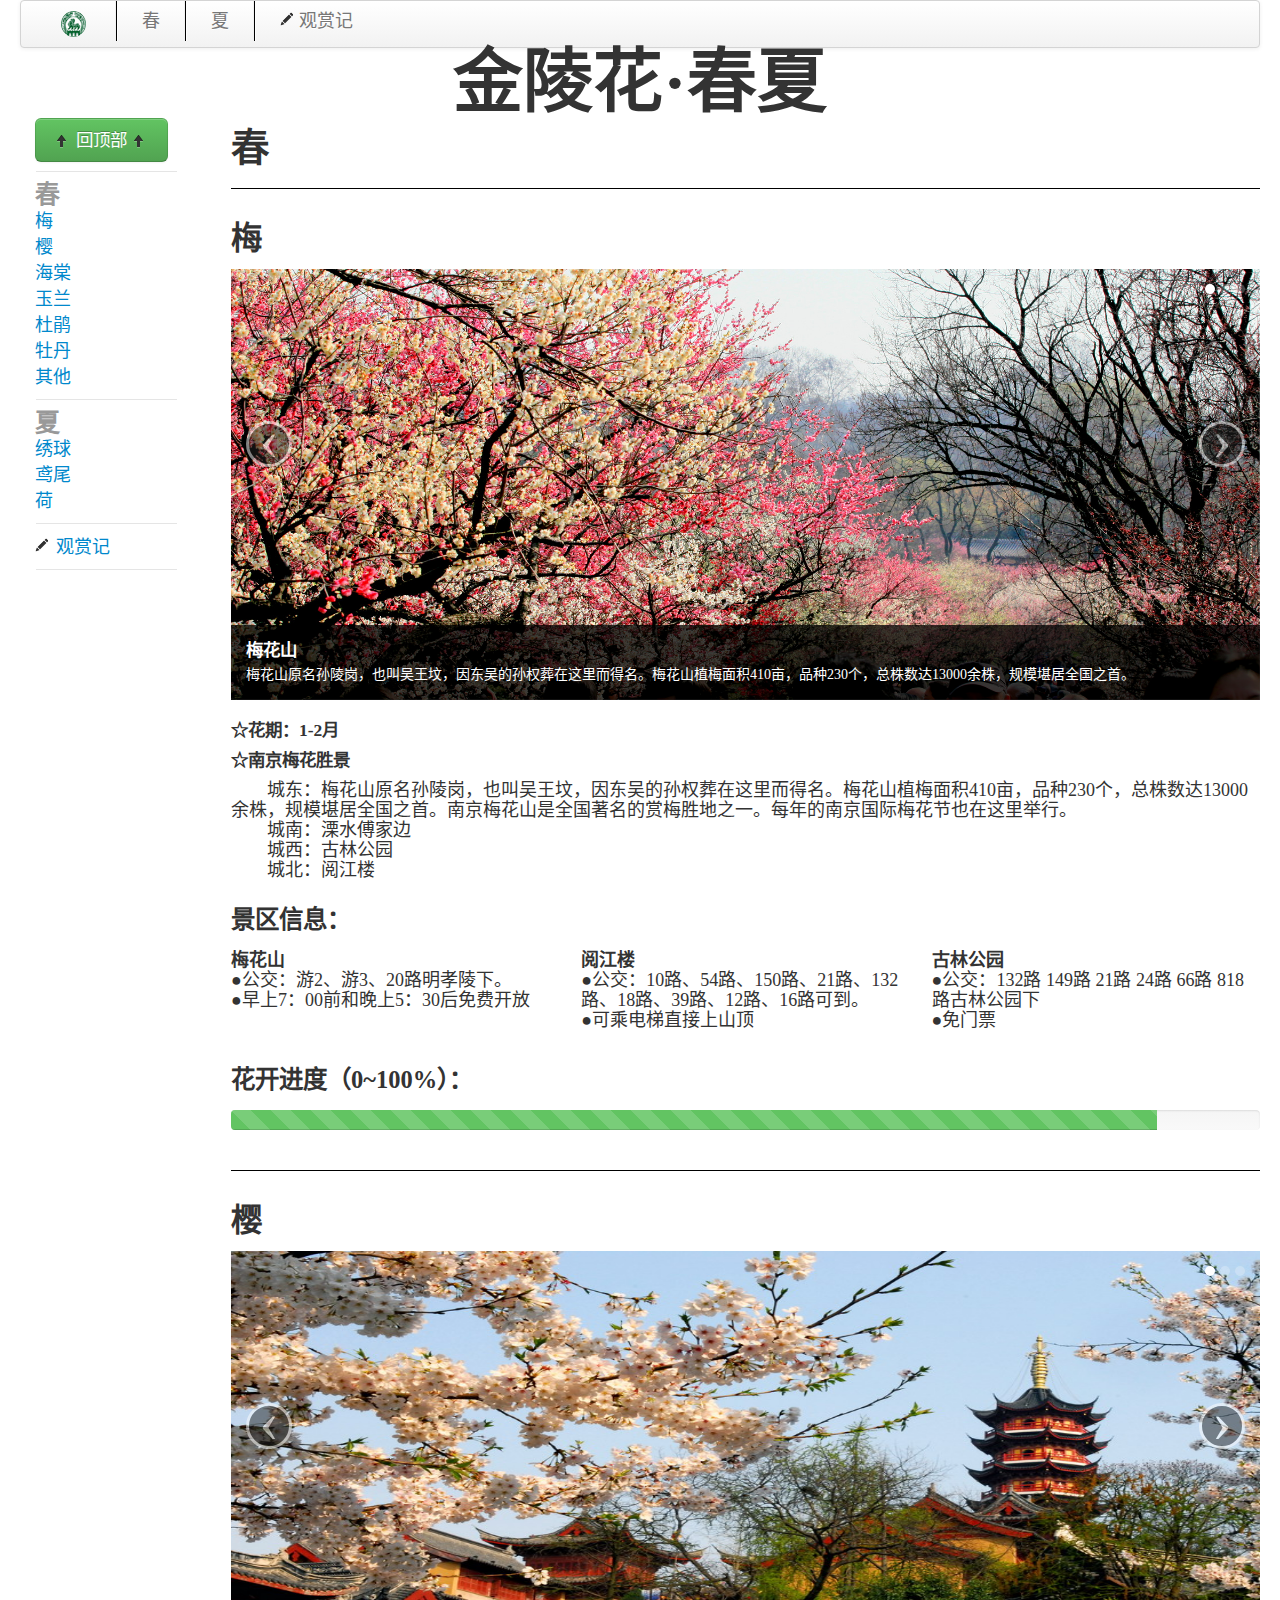
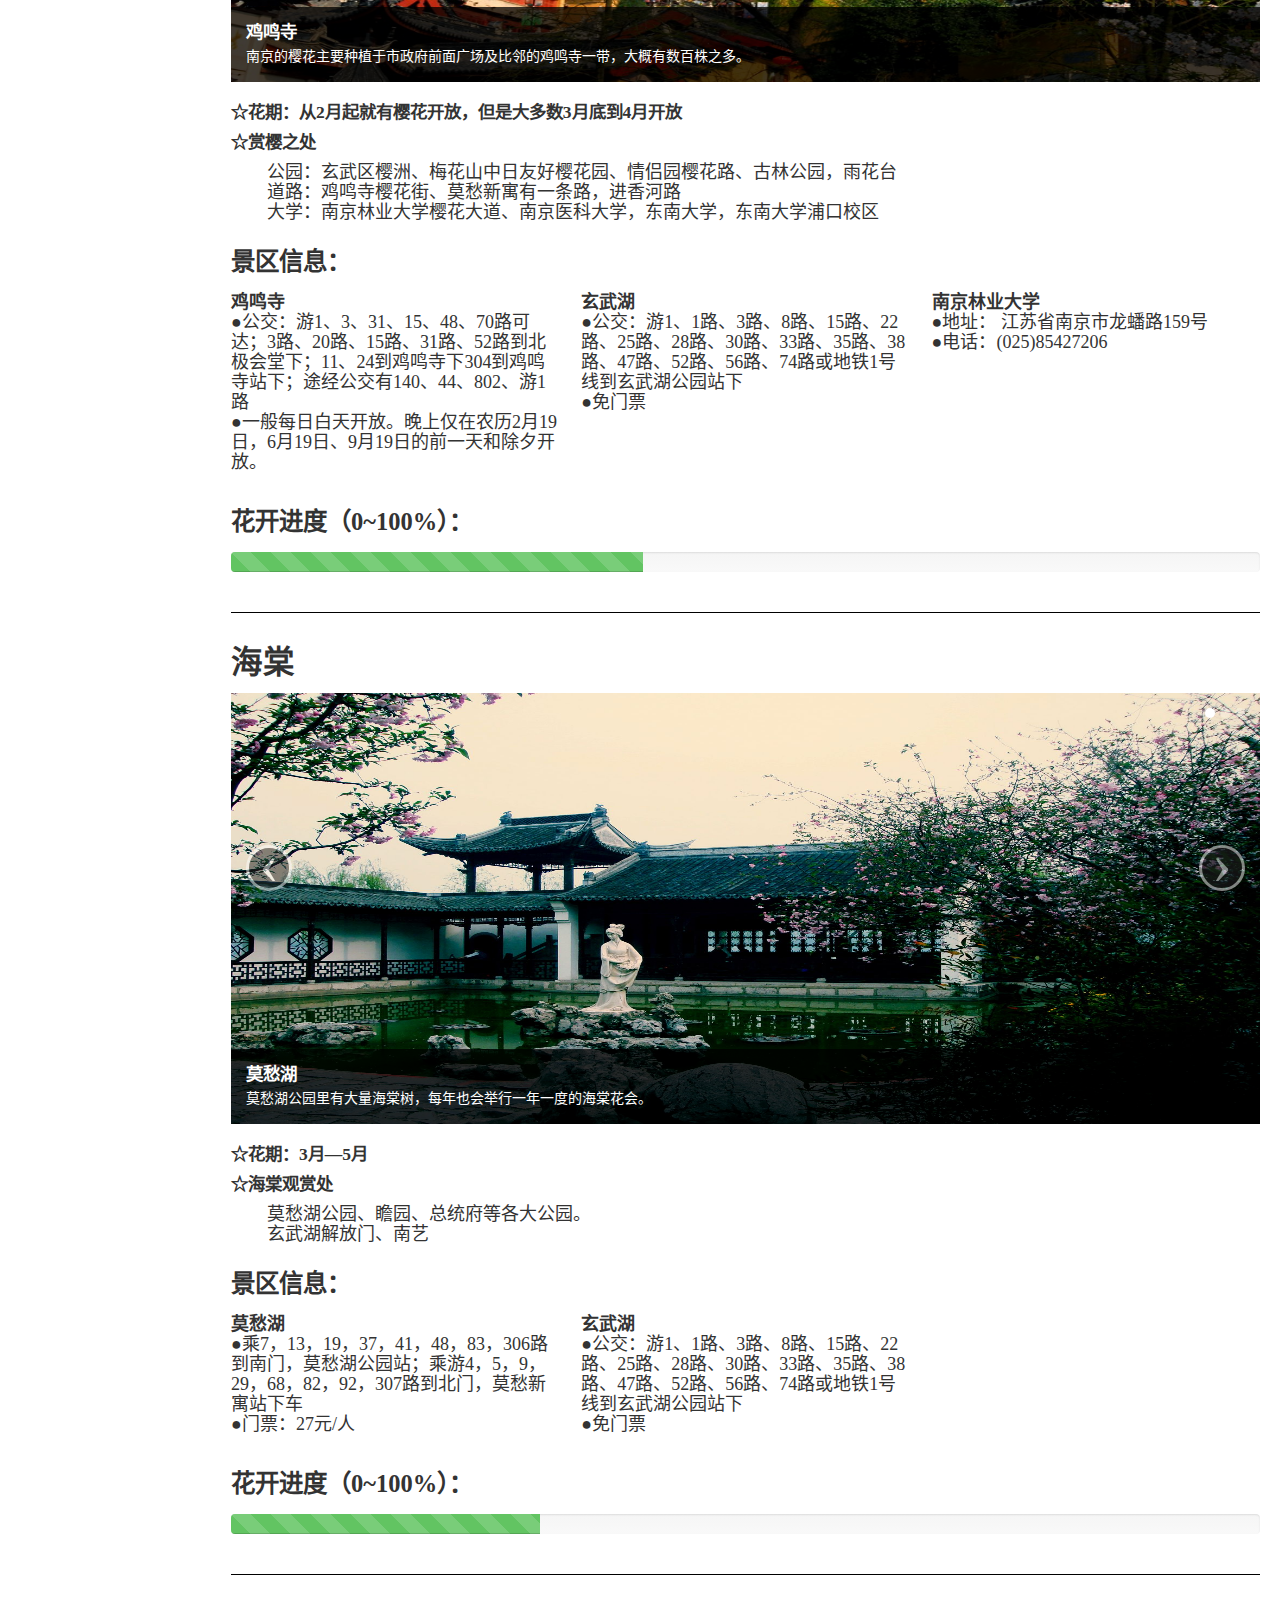
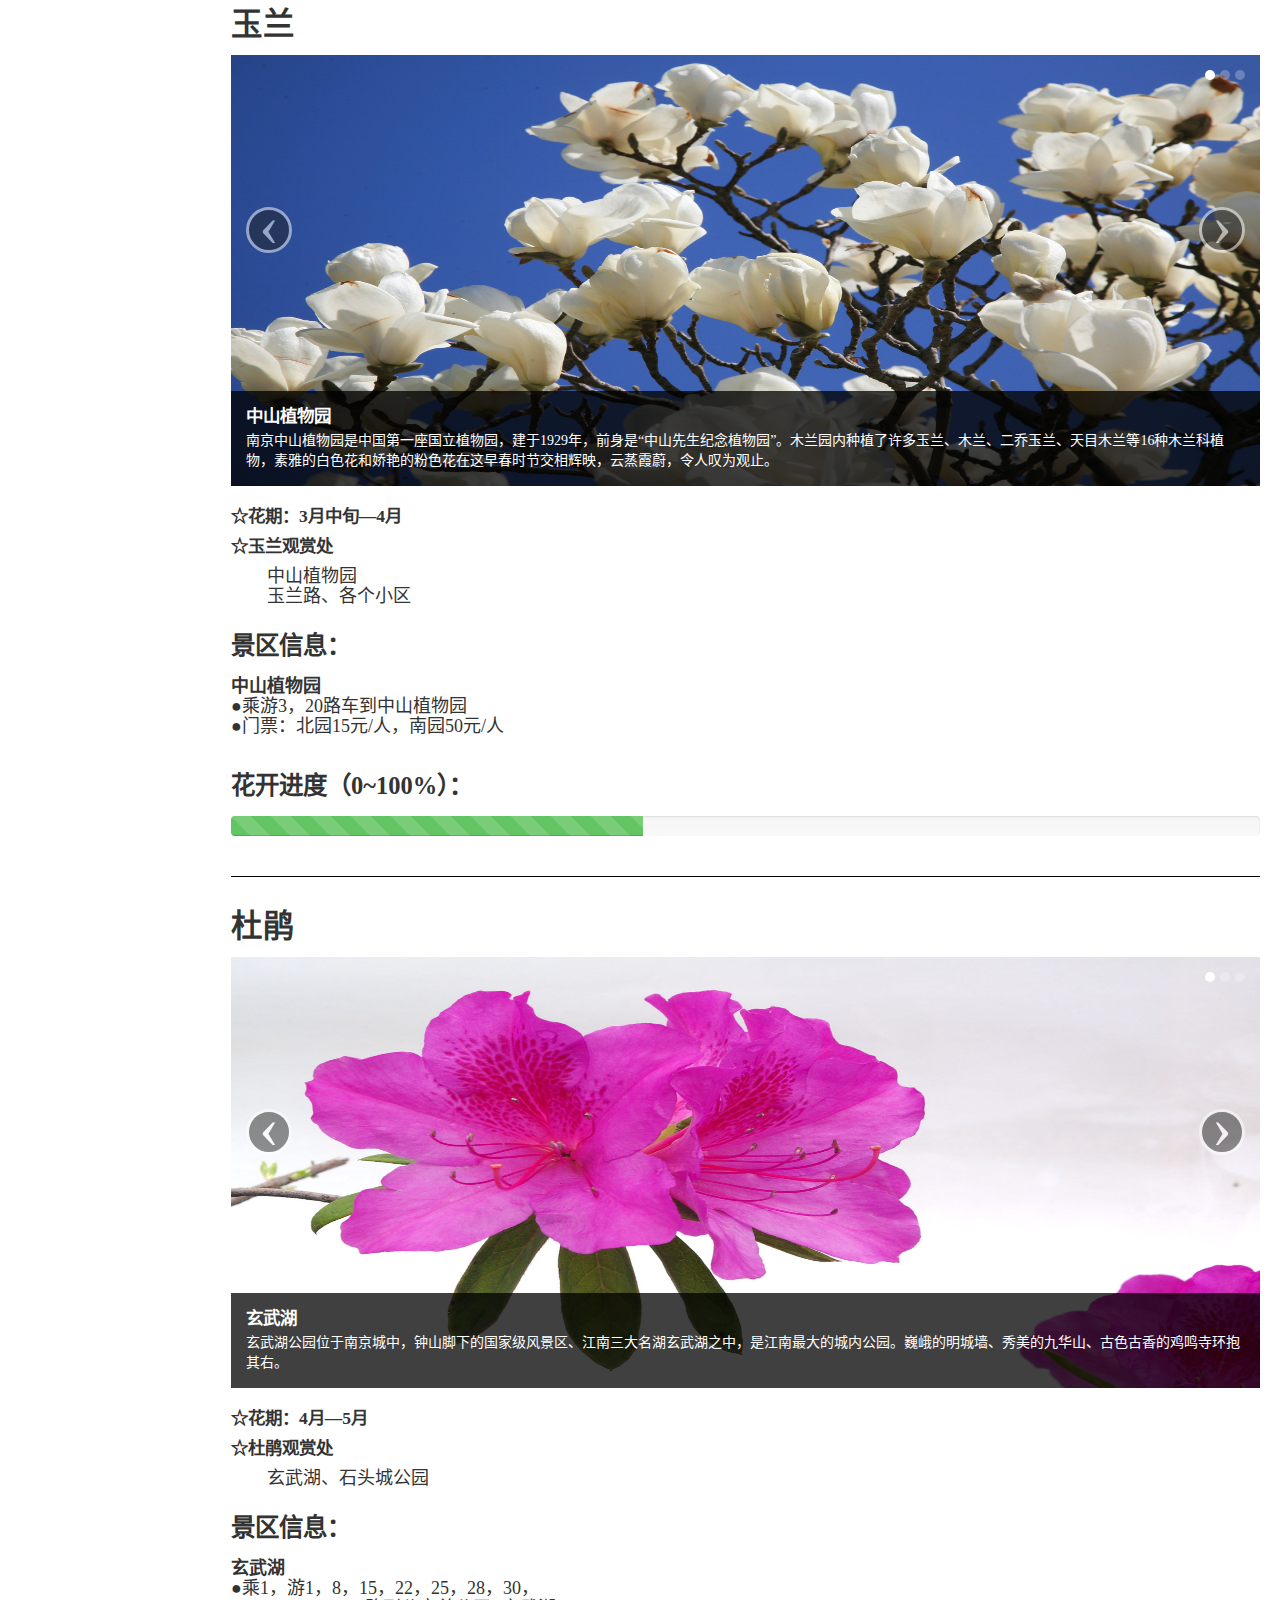
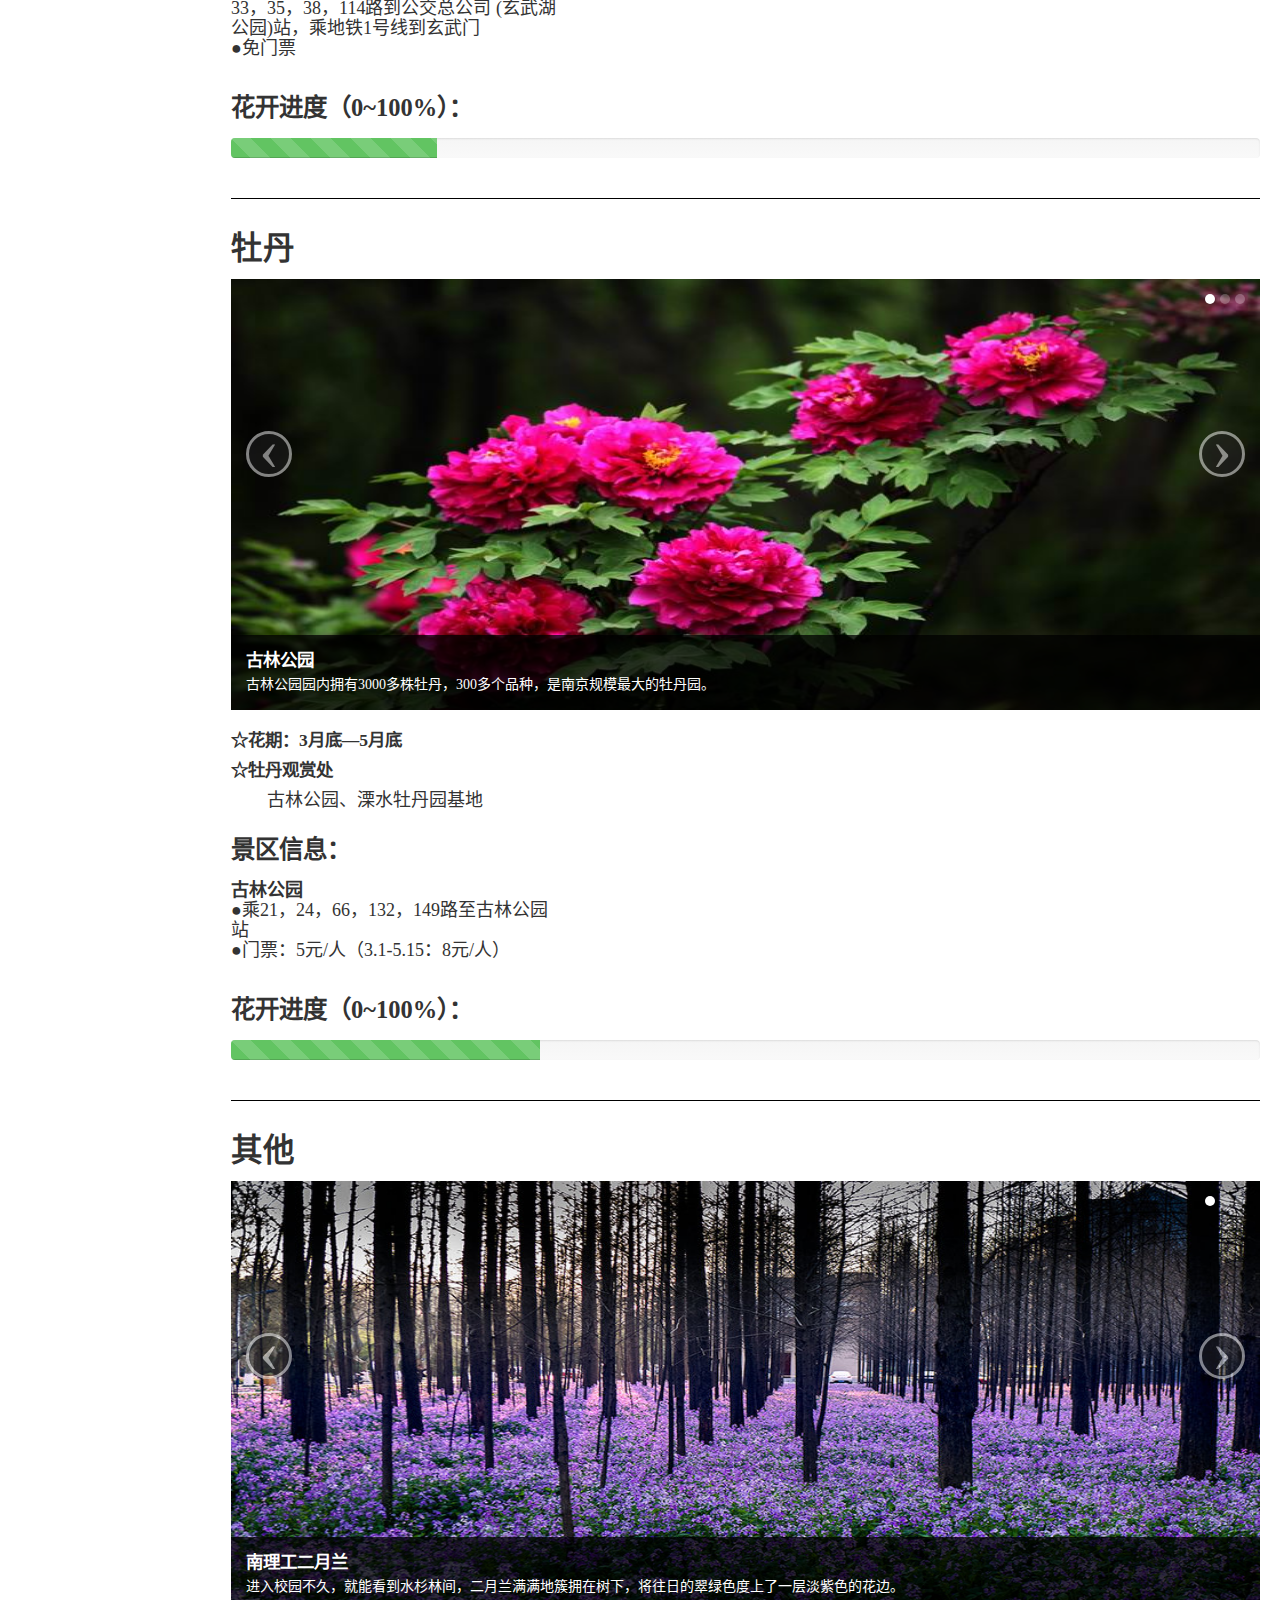
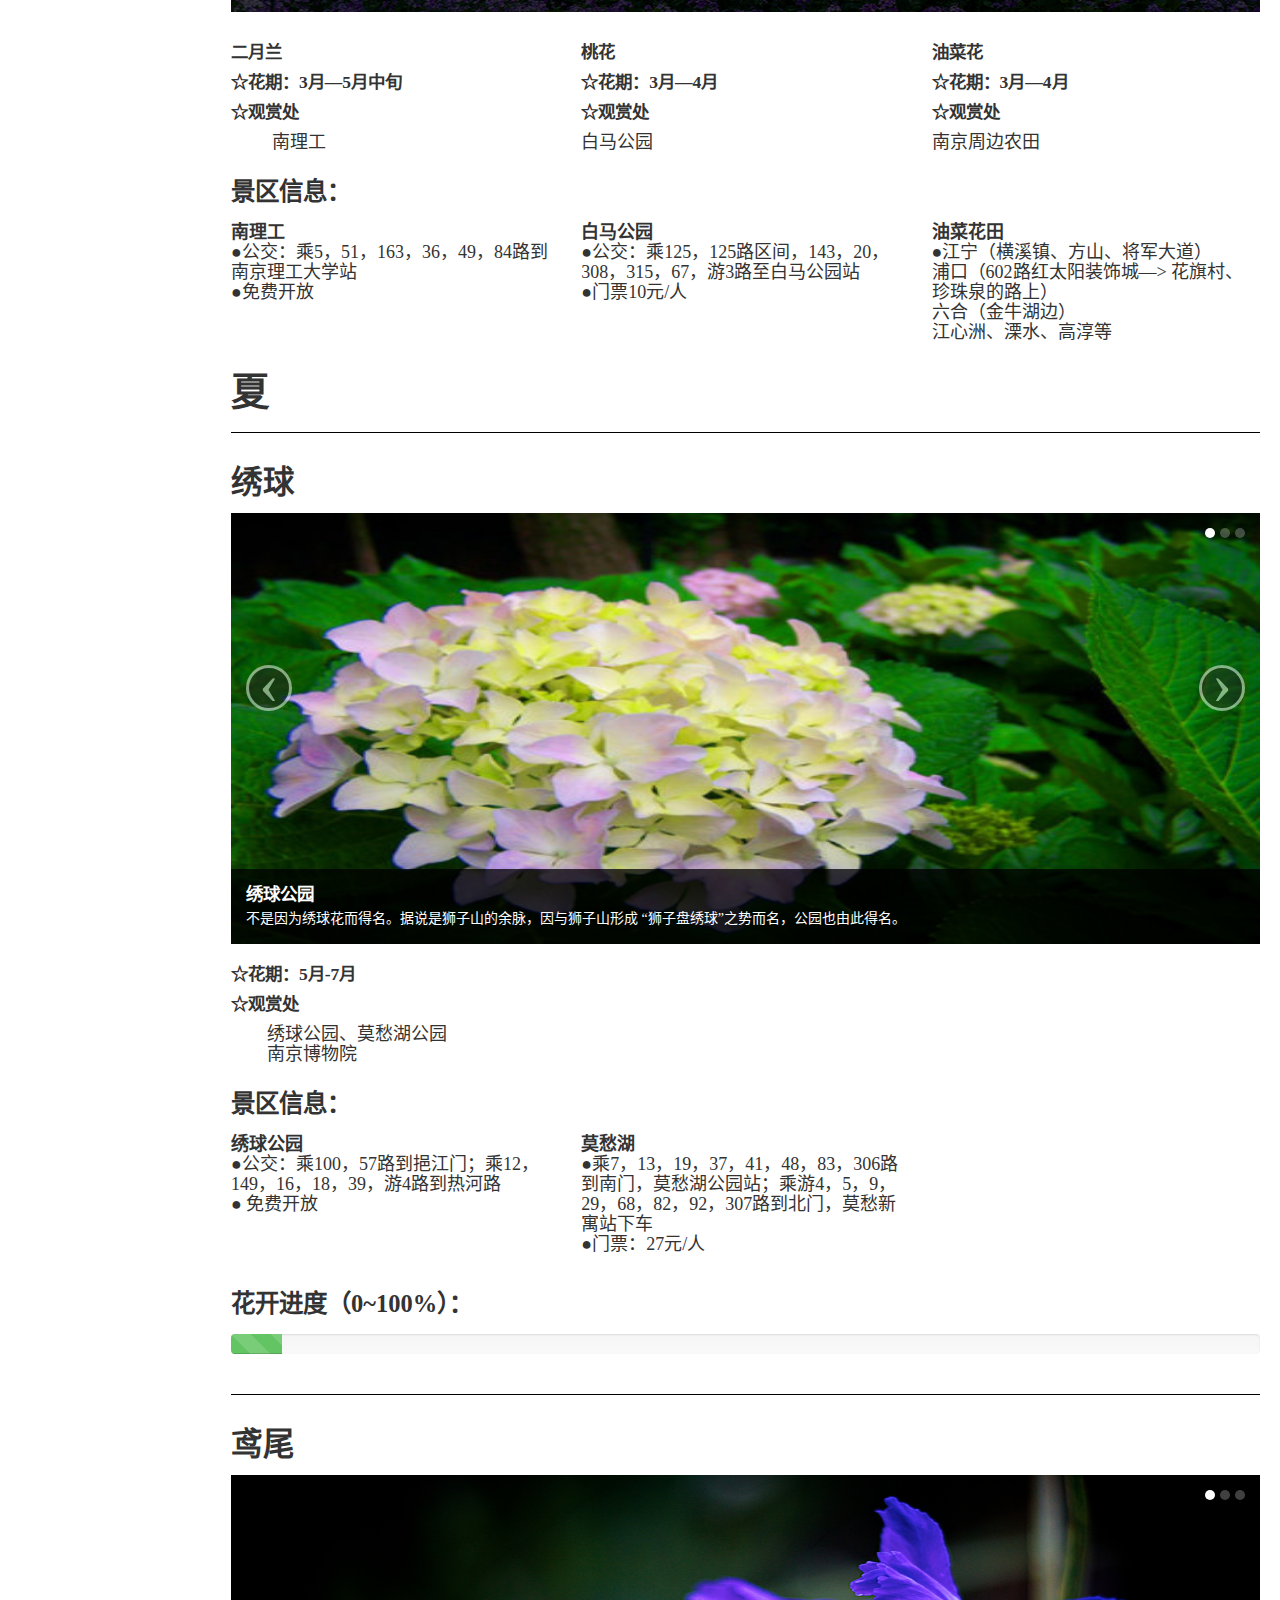
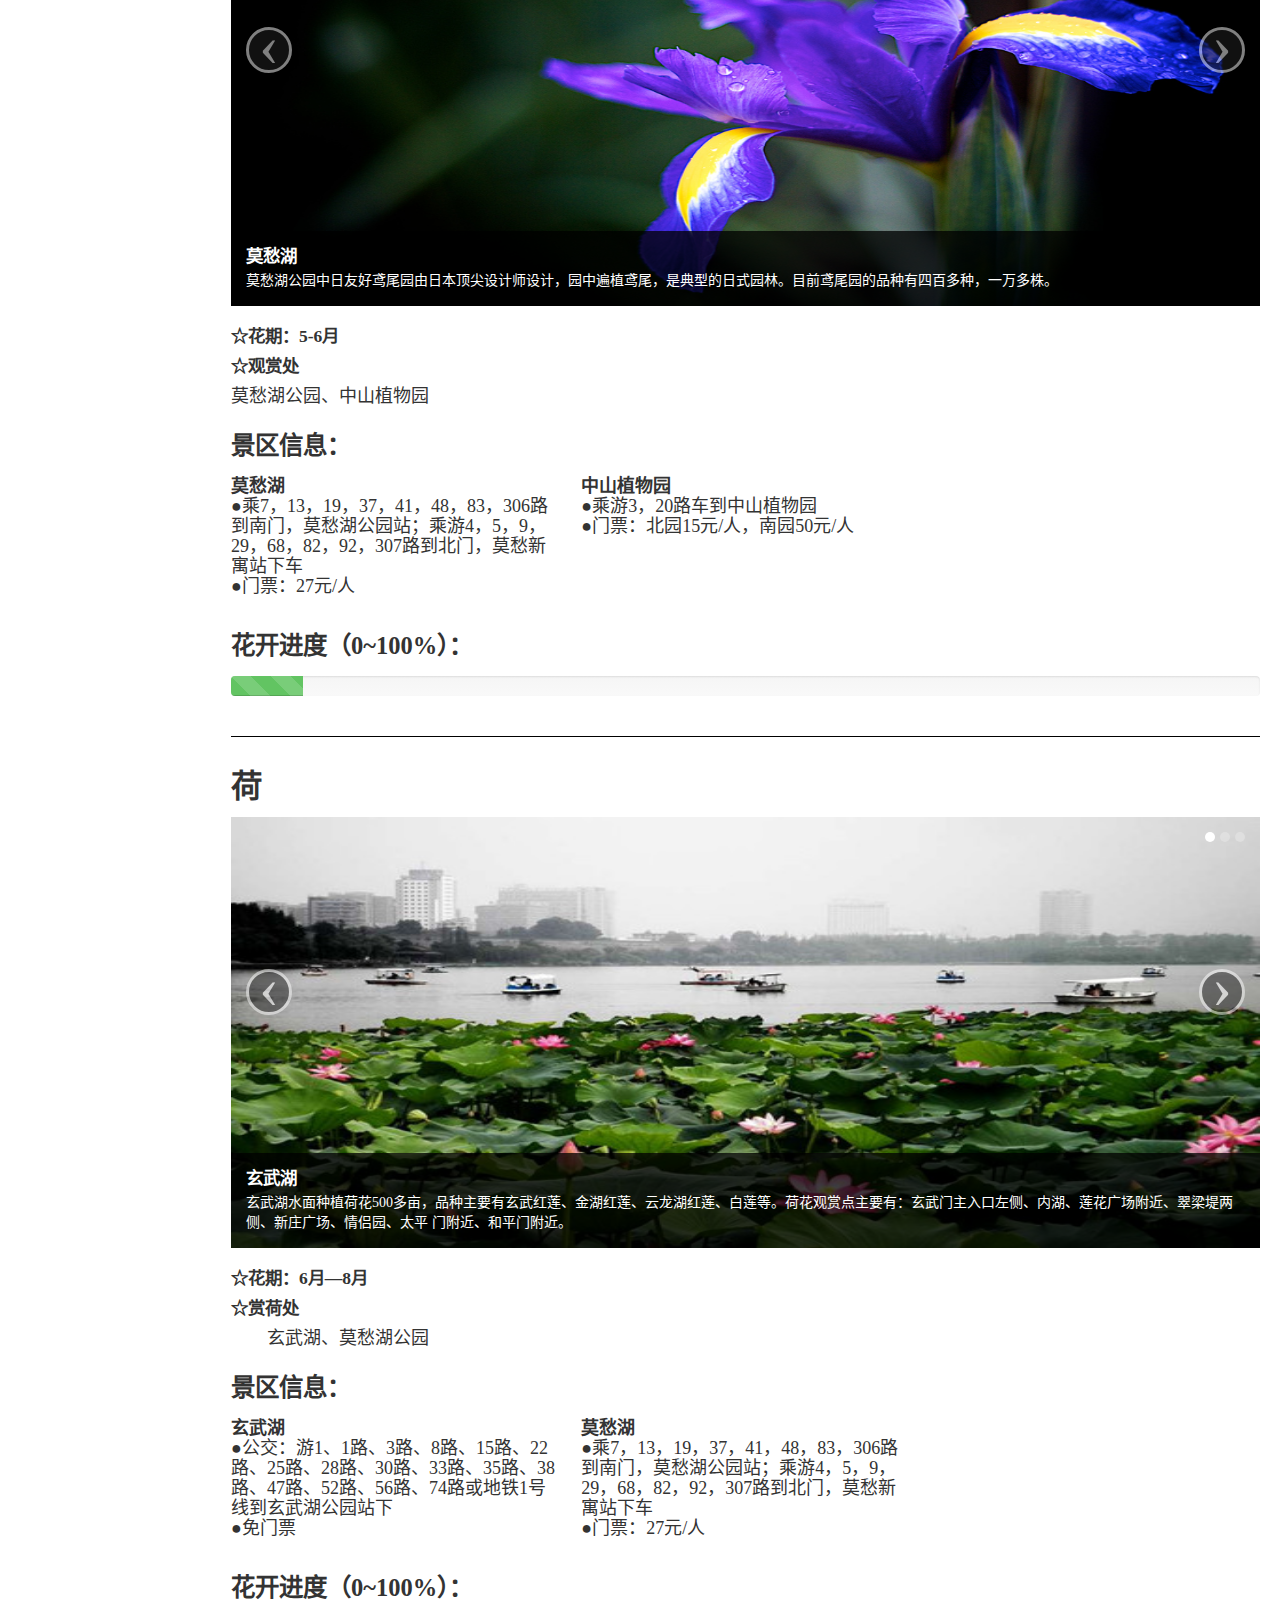
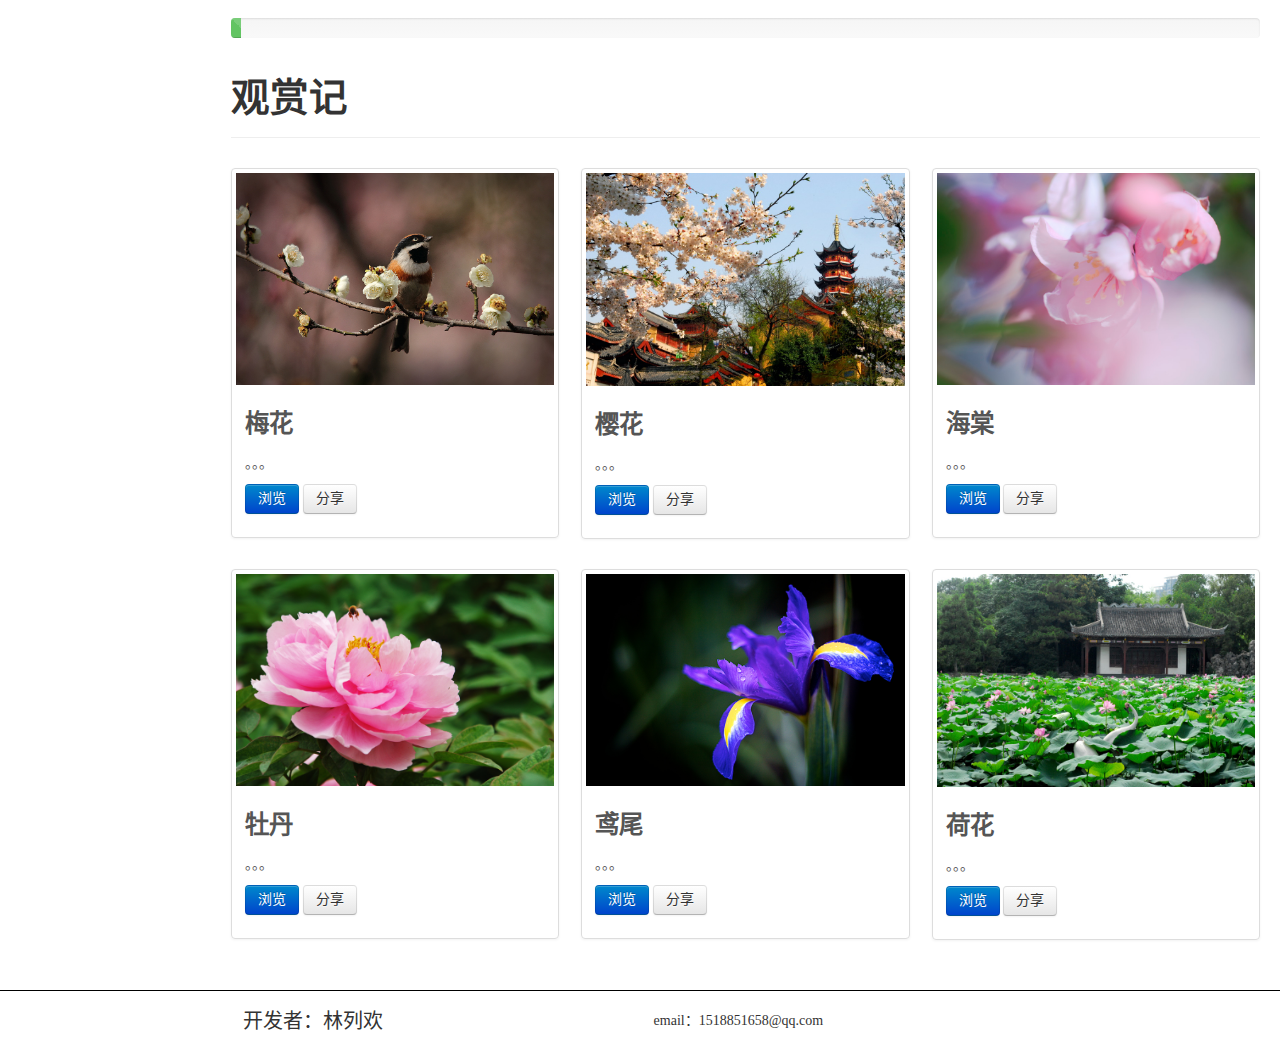
==== index.html @ 27618359 "A simple page with 2 navigations :(" ====
<!DOCTYPE html>
<html lang="zh-cn">
  <head>
    <meta charset="utf-8">
    <meta http-equiv="X-UA-Compatible" content="IE=edge,chrome=1">
    <meta name="viewport" content="width=device-width, initial-scale=1">
    <link rel="stylesheet" href="css/bootstrap.min.css">
    <link rel="stylesheet" href="css/index.css">
    <style type="text/css">
    body{
    	font-family: 微软雅黑;
    }
    #toptext{
    	font-size: 70px;
    }
    .top1{
    	font-size: 18px;
    }
    .divider-vertical{
    	border:0;
    	background-color:#000000;
    	width:1px;
    }
    .slideimg{
    	width: 1086px;
    	height: 431px;
    }
    .introduce,.info{
    	font-size: 18px;
    }
    .nav-header{
    	font-size: 25px;
    }
    .nav-list{
    	font-size: 18px;
    }
    #navbar{
    	width: 143px;
    	height: 462px;
    }
    </style>
  </head>
  <body data-spy="scroll">
<div class="container-fluid">
	<div class="row-fluid">
		<div class="span12">
			<div class="navbar">
				<div class="navbar-inner">
					<div class="container-fluid">
						<a class="btn btn-navbar" data-target=".navbar-responsive-collapse" data-toggle="collapse"></a> <a class="brand" href="#"><img alt="" src="img\nav.jpg" class="img-circle" /></a>
						<div class="nav-collapse collapse navbar-responsive-collapse">
							<ul class="nav">
								<li class="divider-vertical">
								</li>
								<li class="dropdown">
									<a class="dropdown-toggle top1" data-toggle="dropdown" href="#">春</a>
									<ul class="dropdown-menu">
										<li>
											<a href="#mei">梅</a>
										</li>
										<li>
											<a href="#ying">樱</a>
										</li>
										<li>
											<a href="#haitang">海棠</a>
										</li>
										<li>
											<a href="#yulan">玉兰</a>
										</li>
										<li>
											<a href="#dujuan">杜鹃</a>
										</li>
										<li>
											<a href="#mudan">牡丹</a>
										</li>
										<li>
											<a href="#qita">其他</a>
										</li>
									</ul>
								</li>
								<li class="divider-vertical">
								</li>
								<li class="dropdown">
									<a class="dropdown-toggle top1" data-toggle="dropdown" href="#">夏</a>
									<ul class="dropdown-menu">
										<li>
											<a href="#xiuqiu">绣球</a>
										</li>
										<li>
											<a href="#yuanwei">鸢尾</a>
										</li>
										<li>
											<a href="#he">荷</a>
										</li>
									</ul>
								</li>
								<li class="divider-vertical">
								</li>
								<li class="top1">
									<a href="#guanshanji"><i class="icon-pencil"></i> 观赏记</a>
								</li>
							</ul>
						</div>
						
					</div>
				</div>
				
			</div>
			<p class="text-center lead" id="toptext">
				<strong>金陵花·春夏</strong>
			</p>
		</div>
	</div>
	<div class="row-fluid">
		<div class="span12">
			<div class="row-fluid" >
				<div class="span2">
					<ul class="nav nav-list" id="navbar">
						<a href="#"><button class="btn btn-success btn-large" type="button" id="btntop"><i class="icon-arrow-up"></i> 回顶部 <i class="icon-arrow-up"></i></button></a>
						<li class="divider"></li>
  						<li class="nav-header">春</li>
  						<li id="firstli"><a href="#mei">梅</a></li>
  						<li><a href="#ying">樱</a></li>
  						<li><a href="#haitang">海棠</a></li>
  						<li><a href="#yulan">玉兰</a></li>
  						<li><a href="#dujuan">杜鹃</a></li>
  						<li><a href="#mudan">牡丹</a></li>
  						<li><a href="#qita">其他</a></li>
  						<li class="divider"></li>
  						<li class="nav-header">夏</li>
  						<li><a href="#xiuqiu">绣球</a></li>
  						<li><a href="#yuanwei">鸢尾</a></li>
  						<li><a href="#he">荷</a></li>
  						<li class="divider"></li>
  						<li><a href="#guanshanji"><i class="icon-pencil"></i> 观赏记</a></li>
  						<li class="divider"></li>
					</ul>
				</div>
				<div class="span10">
						<h1>
							春
						</h1>
						<hr  style="border:0;background-color:#000000;height:1px;"/>
					<div class="row-fluid" id="mei">
					<div class="span12">
								<h2>
									梅
								</h2>
				<div class="carousel slide" id="carousel-717917">
				<ol class="carousel-indicators">
					<li class="active" data-slide-to="0" data-target="#carousel-717917">
					</li>
					<li data-slide-to="1" data-target="#carousel-717917">
					</li>
					<li data-slide-to="2" data-target="#carousel-717917">
					</li>
				</ol>
				<div class="carousel-inner">
					<div class="item active">
						<img alt="" src="img/meihua1.jpeg" class="slideimg"/>
						<div class="carousel-caption">
							<h4>
								梅花山
							</h4>
							<p>
								梅花山原名孙陵岗，也叫吴王坟，因东吴的孙权葬在这里而得名。梅花山植梅面积410亩，品种230个，总株数达13000余株，规模堪居全国之首。
							</p>
						</div>
					</div>
					<div class="item">
						<img alt="" src="img/meihua2.jpeg" class="slideimg"/>
						<div class="carousel-caption">
							<h4>
								其他
							</h4>
							<p>
								城南：溧水傅家边，城西：古林公园，城北：阅江楼 。
							</p>
						</div>
					</div>
					<div class="item">
						<img alt="" src="img/meihua3.jpg" class="slideimg"/>
						<div class="carousel-caption">
							<h4>
								梅
							</h4>
							<p>
								驿外断桥边，寂寞开无主。
　　							已是黄昏独自愁，更著风和雨。
　　							无意苦争春，一任群芳妒。
　　							零落成泥碾作尘，只有香如故。 ——【宋】陆 游 《卜算子·咏梅》
							</p>
						</div>
					</div>
				</div> <a data-slide="prev" href="#carousel-717917" class="left carousel-control">‹</a> <a data-slide="next" href="#carousel-717917" class="right carousel-control">›</a>
			</div>
			<div class="introduce">
				<p>
								<h4>☆花期：1-2月</h4>
								<h4>☆南京梅花胜景</h4>
　　城东：梅花山原名孙陵岗，也叫吴王坟，因东吴的孙权葬在这里而得名。梅花山植梅面积410亩，品种230个，总株数达13000余株，规模堪居全国之首。南京梅花山是全国著名的赏梅胜地之一。每年的南京国际梅花节也在这里举行。</br>  
　　城南：溧水傅家边 </br>
　　城西：古林公园 </br>
　　城北：阅江楼</br>
							</p>
			</div>
							<div class="row-fluid">
								<div class="span12">
									<h3>
										景区信息：
									</h3>
									<div class="row-fluid info">
				<div class="span4">
					 <address> <strong>梅花山 </strong><br /> ●公交：游2、游3、20路明孝陵下。<br />●早上7：00前和晚上5：30后免费开放<br /></address>
				</div>
				<div class="span4">
					 <address> <strong>阅江楼</strong><br />●公交：10路、54路、150路、21路、132路、18路、39路、12路、16路可到。<br /> ●可乘电梯直接上山顶<br /></address>
				</div>
				<div class="span4">
					 <address> <strong>古林公园</strong><br />●公交：132路 149路 21路 24路 66路 818路古林公园下
<br /> ●免门票<br /></address>
				</div>
			</div>
								</div>
							</div>
							<div class="row-fluid">
								<div class="span12">
									<h3>
										花开进度（0~100%）：
									</h3>
									<div class="progress progress-success progress-striped active">
										<div class="bar" style="width: 90%;">
										</div>
									</div>
								</div>
							</div>
						</div>
					</div>
					<hr  style="border:0;background-color:#000000;height:1px;"/>
					<div class="row-fluid" id="ying">
					<div class="span12">
								<h2>
									樱
								</h2>
				<div class="carousel slide" id="carousel-71791">
				<ol class="carousel-indicators">
					<li class="active" data-slide-to="0" data-target="#carousel-71791">
					</li>
					<li data-slide-to="1" data-target="#carousel-71791">
					</li>
					<li data-slide-to="2" data-target="#carousel-71791">
					</li>
				</ol>
				<div class="carousel-inner">
					<div class="item active">
						<img alt="" src="img/yinghua1.jpg" class="slideimg"/>
						<div class="carousel-caption">
							<h4>
								鸡鸣寺
							</h4>
							<p>
								南京的樱花主要种植于市政府前面广场及比邻的鸡鸣寺一带，大概有数百株之多。
							</p>
						</div>
					</div>
					<div class="item">
						<img alt="" src="img/yinghua2.jpg" class="slideimg"/>
						<div class="carousel-caption">
							<h4>
								其他
							</h4>
							<p>
								公园：玄武区樱洲、梅花山中日友好樱花园、情侣园樱花路、古林公园，雨花台 
　　							道路：莫愁新寓有一条路，进香河路 
　　							大学：南京林业大学樱花大道、南京医科大学，东南大学，东南大学浦口校区 
							</p>
						</div>
					</div>
					<div class="item">
						<img alt="" src="img/yinghua3.jpg" class="slideimg"/>
						<div class="carousel-caption">
							<h4>
								樱
							</h4>
							<p>
								何处哀筝随急管，樱花永苍垂扬岸。 
　　樱花烂漫几多时？柳绿桃红两未知。 
　　劝君莫问芳菲节，故园风雨正凄其。 ——【唐】李商隐 
							</p>
						</div>
					</div>
				</div> <a data-slide="prev" href="#carousel-71791" class="left carousel-control">‹</a> <a data-slide="next" href="#carousel-71791" class="right carousel-control">›</a>
			</div>
			<div class="introduce">
				<p>
								<h4>☆花期：从2月起就有樱花开放，但是大多数3月底到4月开放</h4>
								<h4>☆赏樱之处 </h4>

　　公园：玄武区樱洲、梅花山中日友好樱花园、情侣园樱花路、古林公园，雨花台 <br/>
　　道路：鸡鸣寺樱花街、莫愁新寓有一条路，进香河路<br/> 
　　大学：南京林业大学樱花大道、南京医科大学，东南大学，东南大学浦口校区 <br/>
							</p>
			</div>
							<div class="row-fluid">
								<div class="span12">
									<h3>
										景区信息：
									</h3>
									<div class="row-fluid info">
				<div class="span4">
					 <address> <strong>鸡鸣寺</strong><br />●公交：游1、3、31、15、48、70路可达；3路、20路、15路、31路、52路到北极会堂下；11、24到鸡鸣寺下304到鸡鸣寺站下；途经公交有140、44、802、游1路<br />●一般每日白天开放。晚上仅在农历2月19日，6月19日、9月19日的前一天和除夕开放。<br /></address>
				</div>
				<div class="span4">
					 <address> <strong>玄武湖</strong><br />●公交：游1、1路、3路、8路、15路、22路、25路、28路、30路、33路、35路、38路、47路、52路、56路、74路或地铁1号线到玄武湖公园站下<br />●免门票<br /></address>
				</div>
				<div class="span4">
					 <address> <strong>南京林业大学</strong><br />●地址： 江苏省南京市龙蟠路159号
<br />●电话：(025)85427206<br /></address>
				</div>
			</div>
								</div>
							</div>
							<div class="row-fluid">
								<div class="span12">
									<h3>
										花开进度（0~100%）：
									</h3>
									<div class="progress progress-success progress-striped active">
										<div class="bar" style="width: 40%;">
										</div>
									</div>
								</div>
							</div>
						</div>
					</div>
					<hr  style="border:0;background-color:#000000;height:1px;"/>
					<div class="row-fluid" id="haitang">
					<div class="span12">
								<h2>
									海棠
								</h2>
				<div class="carousel slide" id="carousel-71792">
				<ol class="carousel-indicators">
					<li class="active" data-slide-to="0" data-target="#carousel-71792">
					</li>
					<li data-slide-to="1" data-target="#carousel-71792">
					</li>
					<li data-slide-to="2" data-target="#carousel-71792">
					</li>
				</ol>
				<div class="carousel-inner">
					<div class="item active">
						<img alt="" src="img/haitang1.jpg" class="slideimg"/>
						<div class="carousel-caption">
							<h4>
								莫愁湖
							</h4>
							<p>
								莫愁湖公园里有大量海棠树，每年也会举行一年一度的海棠花会。
							</p>
						</div>
					</div>
					<div class="item">
						<img alt="" src="img/haitang2.jpg" class="slideimg"/>
						<div class="carousel-caption">
							<h4>
								其他
							</h4>
							<p>
								玄武区樱洲
							</p>
						</div>
					</div>
					<div class="item">
						<img alt="" src="img/haitang3.jpg" class="slideimg"/>
						<div class="carousel-caption">
							<h4>
								海棠
							</h4>
							<p>
								昨夜雨疏风骤，浓睡不消残酒，试问卷帘人，却道海棠依旧。 ——【宋】李清照 
							</p>
						</div>
					</div>
				</div> <a data-slide="prev" href="#carousel-71792" class="left carousel-control">‹</a> <a data-slide="next" href="#carousel-71792" class="right carousel-control">›</a>
			</div>
			<div class="introduce">
				<p>
								<h4>☆花期：3月—5月</h4>
								<h4>☆海棠观赏处 </h4>
　　莫愁湖公园、瞻园、总统府等各大公园。<br/> 
　　玄武湖解放门、南艺  <br/>
							</p>
			</div>
							<div class="row-fluid">
								<div class="span12">
									<h3>
										景区信息：
									</h3>
									<div class="row-fluid info">
				<div class="span4">
					 <address> <strong>莫愁湖</strong><br />●乘7，13，19，37，41，48，83，306路到南门，莫愁湖公园站；乘游4，5，9，29，68，82，92，307路到北门，莫愁新寓站下车<br />●门票：27元/人<br /></address>
				</div>
				<div class="span4">
					 <address> <strong>玄武湖</strong><br />●公交：游1、1路、3路、8路、15路、22路、25路、28路、30路、33路、35路、38路、47路、52路、56路、74路或地铁1号线到玄武湖公园站下<br />●免门票<br /></address>
				</div>
			</div>
								</div>
							</div>
							<div class="row-fluid">
								<div class="span12">
									<h3>
										花开进度（0~100%）：
									</h3>
									<div class="progress progress-success progress-striped active">
										<div class="bar" style="width: 30%;">
										</div>
									</div>
								</div>
							</div>
						</div>
					</div>
										<hr  style="border:0;background-color:#000000;height:1px;"/>
					<div class="row-fluid" id="yulan">
					<div class="span12">
								<h2>
									玉兰
								</h2>
				<div class="carousel slide" id="carousel-71793">
				<ol class="carousel-indicators">
					<li class="active" data-slide-to="0" data-target="#carousel-71793">
					</li>
					<li data-slide-to="1" data-target="#carousel-71793">
					</li>
					<li data-slide-to="2" data-target="#carousel-71793">
					</li>
				</ol>
				<div class="carousel-inner">
					<div class="item active">
						<img alt="" src="img/yulan1.jpeg" class="slideimg"/>
						<div class="carousel-caption">
							<h4>
								中山植物园
							</h4>
							<p>
								南京中山植物园是中国第一座国立植物园，建于1929年，前身是“中山先生纪念植物园”。木兰园内种植了许多玉兰、木兰、二乔玉兰、天目木兰等16种木兰科植物，素雅的白色花和娇艳的粉色花在这早春时节交相辉映，云蒸霞蔚，令人叹为观止。
							</p>
						</div>
					</div>
					<div class="item">
						<img alt="" src="img/yulan2.jpg" class="slideimg"/>
						<div class="carousel-caption">
							<h4>
								其他
							</h4>
							<p>
								玉兰路、各个小区
							</p>
						</div>
					</div>
					<div class="item">
						<img alt="" src="img/yulan3.jpg" class="slideimg"/>
						<div class="carousel-caption">
							<h4>
								玉兰
							</h4>
							<p>
								木末芙蓉花，山中发红萼。涧户寂无人，纷纷开且落。 ——【唐】王维 
							</p>
						</div>
					</div>
				</div> <a data-slide="prev" href="#carousel-71793" class="left carousel-control">‹</a> <a data-slide="next" href="#carousel-71793" class="right carousel-control">›</a>
			</div>
			<div class="introduce">
				<p>
								<h4>☆花期：3月中旬—4月</h4>
								<h4>☆玉兰观赏处 </h4>
　　中山植物园<br/> 
　　玉兰路、各个小区<br/>
							</p>
			</div>
							<div class="row-fluid">
								<div class="span12">
									<h3>
										景区信息：
									</h3>
									<div class="row-fluid info">
				<div class="span4">
					 <address> <strong>中山植物园</strong><br />●乘游3，20路车到中山植物园<br />●门票：北园15元/人，南园50元/人<br /></address>
				</div>
			</div>
								</div>
							</div>
							<div class="row-fluid">
								<div class="span12">
									<h3>
										花开进度（0~100%）：
									</h3>
									<div class="progress progress-success progress-striped active">
										<div class="bar" style="width: 40%;">
										</div>
									</div>
								</div>
							</div>
						</div>
					</div>
					<hr  style="border:0;background-color:#000000;height:1px;"/>
					<div class="row-fluid" id="dujuan">
					<div class="span12">
								<h2>
									杜鹃
								</h2>
				<div class="carousel slide" id="carousel-71794">
				<ol class="carousel-indicators">
					<li class="active" data-slide-to="0" data-target="#carousel-71794">
					</li>
					<li data-slide-to="1" data-target="#carousel-71794">
					</li>
					<li data-slide-to="2" data-target="#carousel-71794">
					</li>
				</ol>
				<div class="carousel-inner">
					<div class="item active">
						<img alt="" src="img/dujuan1.jpg" class="slideimg"/>
						<div class="carousel-caption">
							<h4>
								玄武湖
							</h4>
							<p>
								玄武湖公园位于南京城中，钟山脚下的国家级风景区、江南三大名湖玄武湖之中，是江南最大的城内公园。巍峨的明城墙、秀美的九华山、古色古香的鸡鸣寺环抱其右。 
							</p>
						</div>
					</div>
					<div class="item">
						<img alt="" src="img/dujuan2.jpg" class="slideimg"/>
						<div class="carousel-caption">
							<h4>
								其他
							</h4>
							<p>
								石头城公园
							</p>
						</div>
					</div>
					<div class="item">
						<img alt="" src="img/dujuan3.jpg" class="slideimg"/>
						<div class="carousel-caption">
							<h4>
								杜鹃
							</h4>
							<p>
								　蜀国曾闻子规鸟，宣城还见杜鹃花。一叫一回肠一断，三春三月忆三巴。 ——【唐】李白 
							</p>
						</div>
					</div>
				</div> <a data-slide="prev" href="#carousel-71794" class="left carousel-control">‹</a> <a data-slide="next" href="#carousel-71794" class="right carousel-control">›</a>
			</div>
			<div class="introduce">
				<p>
								<h4>☆花期：4月—5月</h4>
								<h4>☆杜鹃观赏处 </h4>
　　玄武湖、石头城公园<br/> 
							</p>
			</div>
							<div class="row-fluid">
								<div class="span12">
									<h3>
										景区信息：
									</h3>
									<div class="row-fluid info">
				<div class="span4">
					 <address> <strong>玄武湖</strong><br />●乘1，游1，8，15，22，25，28，30，33，35，38，114路到公交总公司 (玄武湖公园)站，乘地铁1号线到玄武门<br />●免门票<br /></address>
				</div>
			</div>
								</div>
							</div>
							<div class="row-fluid">
								<div class="span12">
									<h3>
										花开进度（0~100%）：
									</h3>
									<div class="progress progress-success progress-striped active">
										<div class="bar" style="width: 20%;">
										</div>
									</div>
								</div>
							</div>
						</div>
					</div>
										<hr  style="border:0;background-color:#000000;height:1px;"/>
					<div class="row-fluid" id="mudan">
					<div class="span12">
								<h2>
									牡丹
								</h2>
				<div class="carousel slide" id="carousel-71795">
				<ol class="carousel-indicators">
					<li class="active" data-slide-to="0" data-target="#carousel-71795">
					</li>
					<li data-slide-to="1" data-target="#carousel-71795">
					</li>
					<li data-slide-to="2" data-target="#carousel-71795">
					</li>
				</ol>
				<div class="carousel-inner">
					<div class="item active">
						<img alt="" src="img/mudan1.jpg" class="slideimg"/>
						<div class="carousel-caption">
							<h4>
								古林公园
							</h4>
							<p>
								古林公园园内拥有3000多株牡丹，300多个品种，是南京规模最大的牡丹园。 
							</p>
						</div>
					</div>
					<div class="item">
						<img alt="" src="img/mudan2.jpg" class="slideimg"/>
						<div class="carousel-caption">
							<h4>
								其他
							</h4>
							<p>
								溧水牡丹园基地
							</p>
						</div>
					</div>
					<div class="item">
						<img alt="" src="img/mudan3.jpg" class="slideimg"/>
						<div class="carousel-caption">
							<h4>
								牡丹
							</h4>
							<p>
								　庭前芍药妖无格，池上芙蕖净少情。
　　惟有牡丹真国色，开花时节动京城。 ——【唐】刘禹锡
							</p>
						</div>
					</div>
				</div> <a data-slide="prev" href="#carousel-71795" class="left carousel-control">‹</a> <a data-slide="next" href="#carousel-71795" class="right carousel-control">›</a>
			</div>
			<div class="introduce">
				<p>
								<h4>☆花期：3月底—5月底</h4>
								<h4>☆牡丹观赏处 </h4>
　　古林公园、溧水牡丹园基地<br/> 
							</p>
			</div>
							<div class="row-fluid">
								<div class="span12">
									<h3>
										景区信息：
									</h3>
									<div class="row-fluid info">
				<div class="span4">
					 <address> <strong>古林公园</strong><br />●乘21，24，66，132，149路至古林公园站 <br />●门票：5元/人（3.1-5.15：8元/人）<br /></address>
				</div>
			</div>
								</div>
							</div>
							<div class="row-fluid">
								<div class="span12">
									<h3>
										花开进度（0~100%）：
									</h3>
									<div class="progress progress-success progress-striped active">
										<div class="bar" style="width: 30%;">
										</div>
									</div>
								</div>
							</div>
						</div>
					</div>
					<hr  style="border:0;background-color:#000000;height:1px;"/>
					<div class="row-fluid" id="qita">
					<div class="span12">
								<h2>
									其他
								</h2>
				<div class="carousel slide" id="carousel-71796">
				<ol class="carousel-indicators">
					<li class="active" data-slide-to="0" data-target="#carousel-71796">
					</li>
					<li data-slide-to="1" data-target="#carousel-71796">
					</li>
					<li data-slide-to="2" data-target="#carousel-71796">
					</li>
				</ol>
				<div class="carousel-inner">
					<div class="item active">
						<img alt="" src="img/qita1.jpg" class="slideimg"/>
						<div class="carousel-caption">
							<h4>
								南理工二月兰
							</h4>
							<p>
								进入校园不久，就能看到水杉林间，二月兰满满地簇拥在树下，将往日的翠绿色度上了一层淡紫色的花边。 
							</p>
						</div>
					</div>
					<div class="item">
						<img alt="" src="img/qita2.jpg" class="slideimg"/>
						<div class="carousel-caption">
							<h4>
								白马公园桃花
							</h4>
							<p>
								　白马公园的桃花有它的特别之处1，花是多层形的复合花瓣；2，一棵树上开出红白两色桃花；3，花形大，一朵花上也是双色。
							</p>
						</div>
					</div>
					<div class="item">
						<img alt="" src="img/qita3.jpg" class="slideimg"/>
						<div class="carousel-caption">
							<h4>
								油菜花
							</h4>
							<p>
								　金云飘动之处 
							</p>
						</div>
					</div>
				</div> <a data-slide="prev" href="#carousel-71796" class="left carousel-control">‹</a> <a data-slide="next" href="#carousel-71796" class="right carousel-control">›</a>
			</div>
				<div class="row-fluid introduce">
				<div class="span4">
				<p>
								<h4>二月兰</h4>
								<h4>☆花期：3月—5月中旬</h4>
								<h4>☆观赏处</h4>
　　							南理工<br/> 
							</p>
				</div>
				<div class="span4">
					 <p>
								<h4>桃花</h4>
								<h4>☆花期：3月—4月</h4>
								<h4>☆观赏处</h4>白马公园<br/> 
							</p>
				</div>
				<div class="span4">
					 <p>
								<h4>油菜花</h4>
								<h4>☆花期：3月—4月</h4>
								<h4>☆观赏处</h4>南京周边农田 <br/> 
							</p>
				</div>
								</div>
							</div>
						</div>
							<div class="row-fluid">
								<div class="span12">
									<h3>
										景区信息：
									</h3>
									<div class="row-fluid info">
				<div class="span4">
					 <address> <strong>南理工 </strong><br /> ●公交：乘5，51，163，36，49，84路到南京理工大学站<br />●免费开放<br /></address>
				</div>
				<div class="span4">
					 <address> <strong>白马公园</strong><br />●公交：乘125，125路区间，143，20，308，315，67，游3路至白马公园站<br /> ●门票10元/人
<br /></address>
				</div>
				<div class="span4">
					 <address> <strong>油菜花田</strong><br />●江宁（横溪镇、方山、将军大道）<br/>浦口（602路红太阳装饰城—> 花旗村、珍珠泉的路上）<br/>  六合（金牛湖边）<br/>  江心洲、溧水、高淳等</address>
				</div>
								</div>
							</div>
						</div>
					</div>
				</div>
			</div>
		</div>
		<div class="row-fluid">
				<div class="span2">
				</div>
						<div class="span10">
						<h1>
							夏
						</h1>
						<hr  style="border:0;background-color:#000000;height:1px;"/>
					<div class="row-fluid" id="xiuqiu">
					<div class="span12">
								<h2>
									绣球
								</h2>
				<div class="carousel slide" id="carousel-71797">
				<ol class="carousel-indicators">
					<li class="active" data-slide-to="0" data-target="#carousel-71797">
					</li>
					<li data-slide-to="1" data-target="#carousel-71797">
					</li>
					<li data-slide-to="2" data-target="#carousel-71797">
					</li>
				</ol>
				<div class="carousel-inner">
					<div class="item active">
						<img alt="" src="img/xiuqiu1.jpg" class="slideimg"/>
						<div class="carousel-caption">
							<h4>
								绣球公园
							</h4>
							<p>
								不是因为绣球花而得名。据说是狮子山的余脉，因与狮子山形成 “狮子盘绣球”之势而名，公园也由此得名。
							</p>
						</div>
					</div>
					<div class="item">
						<img alt="" src="img/xiuqiu2.jpeg" class="slideimg"/>
						<div class="carousel-caption">
							<h4>
								其他
							</h4>
							<p>
								莫愁湖公园、南京博物院 
							</p>
						</div>
					</div>
					<div class="item">
						<img alt="" src="img/xiuqiu3.jpg" class="slideimg"/>
						<div class="carousel-caption">
							<h4>
								绣球花
							</h4>
							<p>
								谁掷流苏满小园，无心花萼密相联。 
　　唐宫玉蝶团风软，后土琼花簇月圆。 
　　妖态欲来裀上舞，异香宜在帐中悬。 
　　试看有物浑成处，如在东风太素天。 ——【元】汤炳龙 
							</p>
						</div>
					</div>
				</div> <a data-slide="prev" href="#carousel-71797" class="left carousel-control">‹</a> <a data-slide="next" href="#carousel-71797" class="right carousel-control">›</a>
			</div>
			<div class="introduce">
				<p>
<h4>☆花期：5月-7月</h4> 
<h4>☆观赏处</h4>
　　绣球公园、莫愁湖公园</br> 
　　南京博物院</br>
							</p>
			</div>
							<div class="row-fluid">
								<div class="span12">
									<h3>
										景区信息：
									</h3>
									<div class="row-fluid info">
				<div class="span4">
					 <address> <strong>绣球公园 </strong><br /> ●公交：乘100，57路到挹江门；乘12，149，16，18，39，游4路到热河路<br />● 免费开放<br /></address>
				</div>
				<div class="span4">
					 <address> <strong>莫愁湖</strong><br />●乘7，13，19，37，41，48，83，306路到南门，莫愁湖公园站；乘游4，5，9，29，68，82，92，307路到北门，莫愁新寓站下车<br />●门票：27元/人<br /></address>
				</div>
			</div>
								</div>
							</div>
							<div class="row-fluid">
								<div class="span12">
									<h3>
										花开进度（0~100%）：
									</h3>
									<div class="progress progress-success progress-striped active">
										<div class="bar" style="width: 5%;">
										</div>
									</div>
								</div>
							</div>
						</div>
					</div>
					<hr  style="border:0;background-color:#000000;height:1px;"/>
					<div class="row-fluid" id="yuanwei">
					<div class="span12">
								<h2>
									鸢尾
								</h2>
				<div class="carousel slide" id="carousel-71798">
				<ol class="carousel-indicators">
					<li class="active" data-slide-to="0" data-target="#carousel-71798">
					</li>
					<li data-slide-to="1" data-target="#carousel-71798">
					</li>
					<li data-slide-to="2" data-target="#carousel-71798">
					</li>
				</ol>
				<div class="carousel-inner">
					<div class="item active">
						<img alt="" src="img/yuanwei1.jpg" class="slideimg"/>
						<div class="carousel-caption">
							<h4>
								莫愁湖
							</h4>
							<p>
								莫愁湖公园中日友好鸢尾园由日本顶尖设计师设计，园中遍植鸢尾，是典型的日式园林。目前鸢尾园的品种有四百多种，一万多株。
							</p>
						</div>
					</div>
					<div class="item">
						<img alt="" src="img/yuanwei2.jpg" class="slideimg"/>
						<div class="carousel-caption">
							<h4>
								其他
							</h4>
							<p>
								中山植物园
							</p>
						</div>
					</div>
					<div class="item">
						<img alt="" src="img/yuanwei3.jpg" class="slideimg"/>
						<div class="carousel-caption">
							<h4>
								鸢尾花
							</h4>
						</div>
					</div>
				</div> <a data-slide="prev" href="#carousel-71798" class="left carousel-control">‹</a> <a data-slide="next" href="#carousel-71798" class="right carousel-control">›</a>
			</div>
			<div class="introduce">
				<p>
								<h4>☆花期：5-6月</h4>
								<h4>☆观赏处 </h4>
								莫愁湖公园、中山植物园
							</p>
			</div>
							<div class="row-fluid">
								<div class="span12">
									<h3>
										景区信息：
									</h3>
									<div class="row-fluid info">
				<div class="span4">
					 <address> <strong>莫愁湖</strong><br />●乘7，13，19，37，41，48，83，306路到南门，莫愁湖公园站；乘游4，5，9，29，68，82，92，307路到北门，莫愁新寓站下车<br />●门票：27元/人<br /></address>
				</div>
				<div class="span4">
					 <address> <strong>中山植物园</strong><br />●乘游3，20路车到中山植物园<br />●门票：北园15元/人，南园50元/人<br /></address>
			</div>
								</div>
							</div>
							<div class="row-fluid">
								<div class="span12">
									<h3>
										花开进度（0~100%）：
									</h3>
									<div class="progress progress-success progress-striped active">
										<div class="bar" style="width: 7%;">
										</div>
									</div>
								</div>
							</div>
						</div>
					</div>
				</div>
					<hr  style="border:0;background-color:#000000;height:1px;"/>
					<div class="row-fluid"  id="he">
					<div class="span12" >
								<h2>
									荷
								</h2>
				<div class="carousel slide" id="carousel-71799">
				<ol class="carousel-indicators">
					<li class="active" data-slide-to="0" data-target="#carousel-71799">
					</li>
					<li data-slide-to="1" data-target="#carousel-71799">
					</li>
					<li data-slide-to="2" data-target="#carousel-71799">
					</li>
				</ol>
				<div class="carousel-inner">
					<div class="item active">
						<img alt="" src="img/he1.jpg" class="slideimg"/>
						<div class="carousel-caption">
							<h4>
								玄武湖
							</h4>
							<p>
								玄武湖水面种植荷花500多亩，品种主要有玄武红莲、金湖红莲、云龙湖红莲、白莲等。荷花观赏点主要有：玄武门主入口左侧、内湖、莲花广场附近、翠梁堤两侧、新庄广场、情侣园、太平 门附近、和平门附近。
							</p>
						</div>
					</div>
					<div class="item">
						<img alt="" src="img/he2.jpg" class="slideimg"/>
						<div class="carousel-caption">
							<h4>
								莫愁湖
							</h4>
							<p>
								莫愁荷历史悠久，至今已有上千年的历史。现有200多个荷花品种、8000多缸盆栽荷花、400余亩观赏荷花。
							</p>
						</div>
					</div>
					<div class="item">
						<img alt="" src="img/he3.jpg" class="slideimg"/>
						<div class="carousel-caption">
							<h4>
								荷
							</h4>
							<p>
								接天莲叶无穷碧，映日荷花别样红。 ——【宋】杨万里
							</p>
						</div>
					</div>
				</div> <a data-slide="prev" href="#carousel-71799" class="left carousel-control">‹</a> <a data-slide="next" href="#carousel-71799" class="right carousel-control">›</a>
			</div>
			<div class="introduce">
				<p>
								<h4>☆花期：6月—8月</h4>
								<h4>☆赏荷处 </h4>
　　玄武湖、莫愁湖公园<br/>
							</p>
			</div>
							<div class="row-fluid">
								<div class="span12">
									<h3>
										景区信息：
									</h3>
									<div class="row-fluid info">
				<div class="span4">
					 <address> <strong>玄武湖</strong><br />●公交：游1、1路、3路、8路、15路、22路、25路、28路、30路、33路、35路、38路、47路、52路、56路、74路或地铁1号线到玄武湖公园站下<br />●免门票<br /></address>
				</div>
				<div class="span4">
					 <address> <strong>莫愁湖</strong><br />●乘7，13，19，37，41，48，83，306路到南门，莫愁湖公园站；乘游4，5，9，29，68，82，92，307路到北门，莫愁新寓站下车<br />●门票：27元/人<br /></address>
				</div>
			</div>
								</div>
							</div>
							<div class="row-fluid">
								<div class="span12">
									<h3>
										花开进度（0~100%）：
									</h3>
									<div class="progress progress-success progress-striped active">
										<div class="bar" style="width: 1%;">
										</div>
									</div>
								</div>
							</div>
						</div>
					</div>
			</div>
		</div>
			<div class="row-fluid">
				<div class="span2">
				</div>
				<div class="span10">
					<div class="page-header" id="guanshanji">
						<h1>
							观赏记
						</h1>
					</div>
					<ul class="thumbnails">
						<li class="span4">
							<div class="thumbnail">
								<img alt="300x200" src="img/meihua3.jpg" />
								<div class="caption">
									<h3>
										梅花
									</h3>
									<p>
										。。。
									</p>
									<p>
										<a class="btn btn-primary" href="#">浏览</a> <a class="btn" href="#">分享</a>
									</p>
								</div>
							</div>
						</li>
						<li class="span4">
							<div class="thumbnail">
								<img alt="300x200" src="img/yinghua1.jpg" />
								<div class="caption">
									<h3>
										樱花
									</h3>
									<p>
										。。。
									</p>
									<p>
										<a class="btn btn-primary" href="#">浏览</a> <a class="btn" href="#">分享</a>
									</p>
								</div>
							</div>
						</li>
						<li class="span4">
							<div class="thumbnail">
								<img alt="300x200" src="img/haitang2.jpg" />
								<div class="caption">
									<h3>
										海棠
									</h3>
									<p>
										。。。
									</p>
									<p>
										<a class="btn btn-primary" href="#">浏览</a> <a class="btn" href="#">分享</a>
									</p>
								</div>
							</div>
						</li>
					</ul>
					<ul class="thumbnails">
						<li class="span4">
							<div class="thumbnail">
								<img alt="300x200" src="img/mudan2.jpg" />
								<div class="caption">
									<h3>
										牡丹
									</h3>
									<p>
										。。。
									</p>
									<p>
										<a class="btn btn-primary" href="#">浏览</a> <a class="btn" href="#">分享</a>
									</p>
								</div>
							</div>
						</li>
						<li class="span4">
							<div class="thumbnail">
								<img alt="300x200" src="img/yuanwei1.jpg" />
								<div class="caption">
									<h3>
										鸢尾
									</h3>
									<p>
										。。。
									</p>
									<p>
										<a class="btn btn-primary" href="#">浏览</a> <a class="btn" href="#">分享</a>
									</p>
								</div>
							</div>
						</li>
						<li class="span4">
							<div class="thumbnail">
								<img alt="300x200" src="img/he2.jpg" />
								<div class="caption">
									<h3>
										荷花
									</h3>
									<p>
										。。。
									</p>
									<p>
										<a class="btn btn-primary" href="#">浏览</a> <a class="btn" href="#">分享</a>
									</p>
								</div>
							</div>
						</li>
					</ul>
				</div>
			</div>
	</div>
	<hr  style="border:0;background-color:#000000;height:1px;"/>
	<div class="row-fluid" id="footer">
		<div class="span12">
			<div class="row-fluid">
				<div class="span6">
					<p style="text-align:center;font-size:20px;">
					 开发者：林列欢	
					</p>
				</div>
				<div class="span3">
					email：1518851658@qq.com 
				</div>
				<div class="span3">
				</div>
			</div>
		</div>
	</div>
</div>
 <script type="text/javascript" src="js/jquery.min.js"></script>
 <script type="text/javascript" src="js/bootstrap.min.js"></script>
 <script type="text/javascript">
 function a(){
 	 $('#navbar').affix();
 	 $('#navbar').scrollspy();
 	 $('.nav li').removeClass('active');
 }
 window.onload=a;
 $(function() {
		$('#btntop').click(function(e) {
			$('.nav li').removeClass('active');
			$('#firstli').addClass('active');
 		});
	});
 </script>
 </body>
</html>
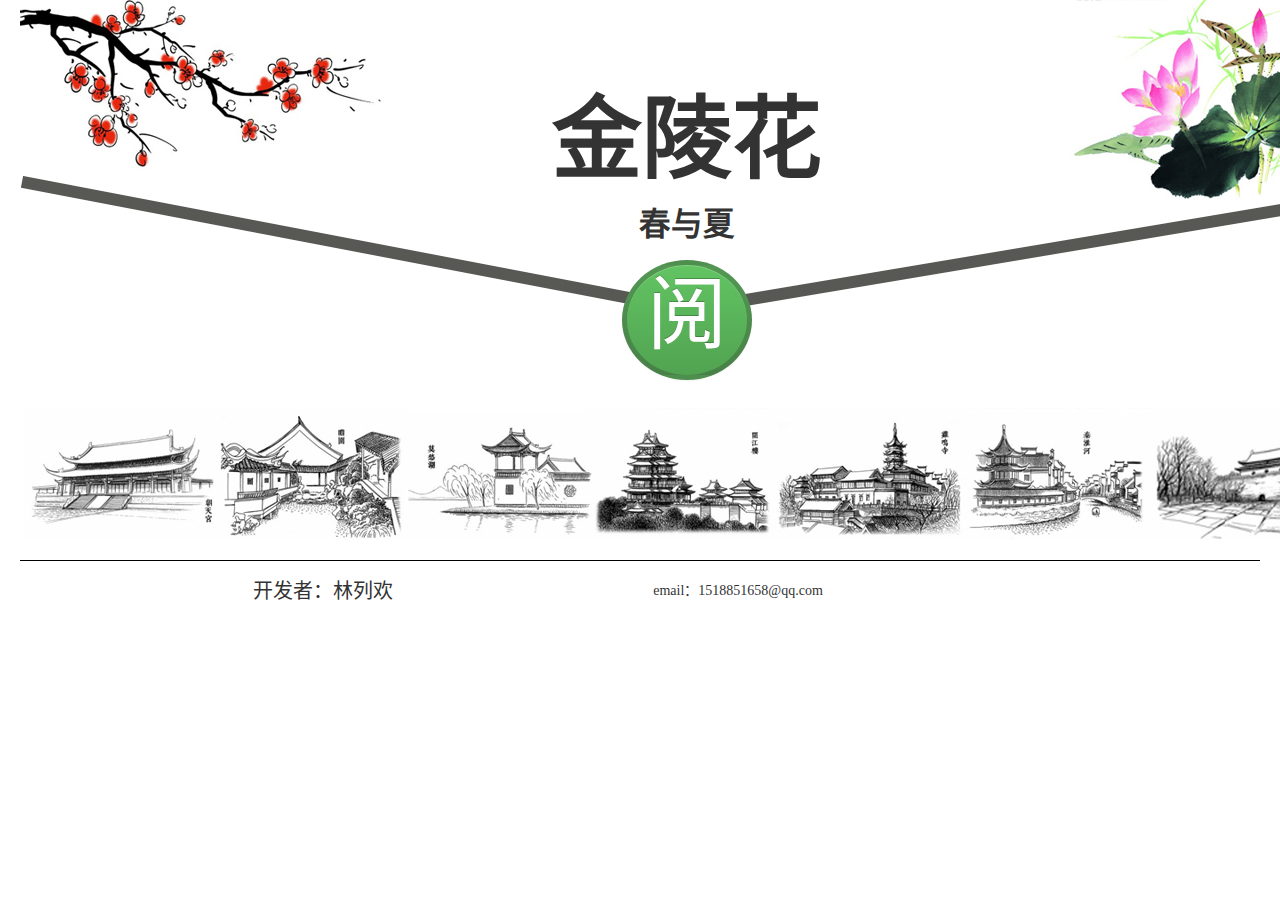
==== commit a486431f: "The top nav is insteaded with a photo and button.Improve the side bar,messages and codes" ====
--- a/index.html
+++ b/index.html
@@ -1,1189 +1,1290 @@
 <!DOCTYPE html>
 <html lang="zh-cn">
-  <head>
+
+<head>
     <meta charset="utf-8">
     <meta http-equiv="X-UA-Compatible" content="IE=edge,chrome=1">
     <meta name="viewport" content="width=device-width, initial-scale=1">
     <link rel="stylesheet" href="css/bootstrap.min.css">
     <link rel="stylesheet" href="css/index.css">
-    <style type="text/css">
-    body{
-    	font-family: 微软雅黑;
-    }
-    #toptext{
-    	font-size: 70px;
-    }
-    .top1{
-    	font-size: 18px;
-    }
-    .divider-vertical{
-    	border:0;
-    	background-color:#000000;
-    	width:1px;
-    }
-    .slideimg{
-    	width: 1086px;
-    	height: 431px;
-    }
-    .introduce,.info{
-    	font-size: 18px;
-    }
-    .nav-header{
-    	font-size: 25px;
-    }
-    .nav-list{
-    	font-size: 18px;
-    }
-    #navbar{
-    	width: 143px;
-    	height: 462px;
-    }
-    </style>
-  </head>
-  <body data-spy="scroll">
-<div class="container-fluid">
-	<div class="row-fluid">
-		<div class="span12">
-			<div class="navbar">
-				<div class="navbar-inner">
-					<div class="container-fluid">
-						<a class="btn btn-navbar" data-target=".navbar-responsive-collapse" data-toggle="collapse"></a> <a class="brand" href="#"><img alt="" src="img\nav.jpg" class="img-circle" /></a>
-						<div class="nav-collapse collapse navbar-responsive-collapse">
-							<ul class="nav">
-								<li class="divider-vertical">
-								</li>
-								<li class="dropdown">
-									<a class="dropdown-toggle top1" data-toggle="dropdown" href="#">春</a>
-									<ul class="dropdown-menu">
-										<li>
-											<a href="#mei">梅</a>
-										</li>
-										<li>
-											<a href="#ying">樱</a>
-										</li>
-										<li>
-											<a href="#haitang">海棠</a>
-										</li>
-										<li>
-											<a href="#yulan">玉兰</a>
-										</li>
-										<li>
-											<a href="#dujuan">杜鹃</a>
-										</li>
-										<li>
-											<a href="#mudan">牡丹</a>
-										</li>
-										<li>
-											<a href="#qita">其他</a>
-										</li>
-									</ul>
-								</li>
-								<li class="divider-vertical">
-								</li>
-								<li class="dropdown">
-									<a class="dropdown-toggle top1" data-toggle="dropdown" href="#">夏</a>
-									<ul class="dropdown-menu">
-										<li>
-											<a href="#xiuqiu">绣球</a>
-										</li>
-										<li>
-											<a href="#yuanwei">鸢尾</a>
-										</li>
-										<li>
-											<a href="#he">荷</a>
-										</li>
-									</ul>
-								</li>
-								<li class="divider-vertical">
-								</li>
-								<li class="top1">
-									<a href="#guanshanji"><i class="icon-pencil"></i> 观赏记</a>
-								</li>
-							</ul>
-						</div>
-						
-					</div>
-				</div>
-				
-			</div>
-			<p class="text-center lead" id="toptext">
-				<strong>金陵花·春夏</strong>
-			</p>
-		</div>
-	</div>
-	<div class="row-fluid">
-		<div class="span12">
-			<div class="row-fluid" >
-				<div class="span2">
-					<ul class="nav nav-list" id="navbar">
-						<a href="#"><button class="btn btn-success btn-large" type="button" id="btntop"><i class="icon-arrow-up"></i> 回顶部 <i class="icon-arrow-up"></i></button></a>
-						<li class="divider"></li>
-  						<li class="nav-header">春</li>
-  						<li id="firstli"><a href="#mei">梅</a></li>
-  						<li><a href="#ying">樱</a></li>
-  						<li><a href="#haitang">海棠</a></li>
-  						<li><a href="#yulan">玉兰</a></li>
-  						<li><a href="#dujuan">杜鹃</a></li>
-  						<li><a href="#mudan">牡丹</a></li>
-  						<li><a href="#qita">其他</a></li>
-  						<li class="divider"></li>
-  						<li class="nav-header">夏</li>
-  						<li><a href="#xiuqiu">绣球</a></li>
-  						<li><a href="#yuanwei">鸢尾</a></li>
-  						<li><a href="#he">荷</a></li>
-  						<li class="divider"></li>
-  						<li><a href="#guanshanji"><i class="icon-pencil"></i> 观赏记</a></li>
-  						<li class="divider"></li>
-					</ul>
-				</div>
-				<div class="span10">
-						<h1>
-							春
-						</h1>
-						<hr  style="border:0;background-color:#000000;height:1px;"/>
-					<div class="row-fluid" id="mei">
-					<div class="span12">
-								<h2>
-									梅
-								</h2>
-				<div class="carousel slide" id="carousel-717917">
-				<ol class="carousel-indicators">
-					<li class="active" data-slide-to="0" data-target="#carousel-717917">
-					</li>
-					<li data-slide-to="1" data-target="#carousel-717917">
-					</li>
-					<li data-slide-to="2" data-target="#carousel-717917">
-					</li>
-				</ol>
-				<div class="carousel-inner">
-					<div class="item active">
-						<img alt="" src="img/meihua1.jpeg" class="slideimg"/>
-						<div class="carousel-caption">
-							<h4>
-								梅花山
-							</h4>
-							<p>
-								梅花山原名孙陵岗，也叫吴王坟，因东吴的孙权葬在这里而得名。梅花山植梅面积410亩，品种230个，总株数达13000余株，规模堪居全国之首。
-							</p>
-						</div>
-					</div>
-					<div class="item">
-						<img alt="" src="img/meihua2.jpeg" class="slideimg"/>
-						<div class="carousel-caption">
-							<h4>
-								其他
-							</h4>
-							<p>
-								城南：溧水傅家边，城西：古林公园，城北：阅江楼 。
-							</p>
-						</div>
-					</div>
-					<div class="item">
-						<img alt="" src="img/meihua3.jpg" class="slideimg"/>
-						<div class="carousel-caption">
-							<h4>
-								梅
-							</h4>
-							<p>
-								驿外断桥边，寂寞开无主。
-　　							已是黄昏独自愁，更著风和雨。
-　　							无意苦争春，一任群芳妒。
-　　							零落成泥碾作尘，只有香如故。 ——【宋】陆 游 《卜算子·咏梅》
-							</p>
-						</div>
-					</div>
-				</div> <a data-slide="prev" href="#carousel-717917" class="left carousel-control">‹</a> <a data-slide="next" href="#carousel-717917" class="right carousel-control">›</a>
-			</div>
-			<div class="introduce">
-				<p>
-								<h4>☆花期：1-2月</h4>
-								<h4>☆南京梅花胜景</h4>
-　　城东：梅花山原名孙陵岗，也叫吴王坟，因东吴的孙权葬在这里而得名。梅花山植梅面积410亩，品种230个，总株数达13000余株，规模堪居全国之首。南京梅花山是全国著名的赏梅胜地之一。每年的南京国际梅花节也在这里举行。</br>  
-　　城南：溧水傅家边 </br>
-　　城西：古林公园 </br>
-　　城北：阅江楼</br>
-							</p>
-			</div>
-							<div class="row-fluid">
-								<div class="span12">
-									<h3>
-										景区信息：
-									</h3>
-									<div class="row-fluid info">
-				<div class="span4">
-					 <address> <strong>梅花山 </strong><br /> ●公交：游2、游3、20路明孝陵下。<br />●早上7：00前和晚上5：30后免费开放<br /></address>
-				</div>
-				<div class="span4">
-					 <address> <strong>阅江楼</strong><br />●公交：10路、54路、150路、21路、132路、18路、39路、12路、16路可到。<br /> ●可乘电梯直接上山顶<br /></address>
-				</div>
-				<div class="span4">
-					 <address> <strong>古林公园</strong><br />●公交：132路 149路 21路 24路 66路 818路古林公园下
-<br /> ●免门票<br /></address>
-				</div>
-			</div>
-								</div>
-							</div>
-							<div class="row-fluid">
-								<div class="span12">
-									<h3>
-										花开进度（0~100%）：
-									</h3>
-									<div class="progress progress-success progress-striped active">
-										<div class="bar" style="width: 90%;">
-										</div>
-									</div>
-								</div>
-							</div>
-						</div>
-					</div>
-					<hr  style="border:0;background-color:#000000;height:1px;"/>
-					<div class="row-fluid" id="ying">
-					<div class="span12">
-								<h2>
-									樱
-								</h2>
-				<div class="carousel slide" id="carousel-71791">
-				<ol class="carousel-indicators">
-					<li class="active" data-slide-to="0" data-target="#carousel-71791">
-					</li>
-					<li data-slide-to="1" data-target="#carousel-71791">
-					</li>
-					<li data-slide-to="2" data-target="#carousel-71791">
-					</li>
-				</ol>
-				<div class="carousel-inner">
-					<div class="item active">
-						<img alt="" src="img/yinghua1.jpg" class="slideimg"/>
-						<div class="carousel-caption">
-							<h4>
-								鸡鸣寺
-							</h4>
-							<p>
-								南京的樱花主要种植于市政府前面广场及比邻的鸡鸣寺一带，大概有数百株之多。
-							</p>
-						</div>
-					</div>
-					<div class="item">
-						<img alt="" src="img/yinghua2.jpg" class="slideimg"/>
-						<div class="carousel-caption">
-							<h4>
-								其他
-							</h4>
-							<p>
-								公园：玄武区樱洲、梅花山中日友好樱花园、情侣园樱花路、古林公园，雨花台 
-　　							道路：莫愁新寓有一条路，进香河路 
-　　							大学：南京林业大学樱花大道、南京医科大学，东南大学，东南大学浦口校区 
-							</p>
-						</div>
-					</div>
-					<div class="item">
-						<img alt="" src="img/yinghua3.jpg" class="slideimg"/>
-						<div class="carousel-caption">
-							<h4>
-								樱
-							</h4>
-							<p>
-								何处哀筝随急管，樱花永苍垂扬岸。 
-　　樱花烂漫几多时？柳绿桃红两未知。 
-　　劝君莫问芳菲节，故园风雨正凄其。 ——【唐】李商隐 
-							</p>
-						</div>
-					</div>
-				</div> <a data-slide="prev" href="#carousel-71791" class="left carousel-control">‹</a> <a data-slide="next" href="#carousel-71791" class="right carousel-control">›</a>
-			</div>
-			<div class="introduce">
-				<p>
-								<h4>☆花期：从2月起就有樱花开放，但是大多数3月底到4月开放</h4>
-								<h4>☆赏樱之处 </h4>
+</head>
 
-　　公园：玄武区樱洲、梅花山中日友好樱花园、情侣园樱花路、古林公园，雨花台 <br/>
-　　道路：鸡鸣寺樱花街、莫愁新寓有一条路，进香河路<br/> 
-　　大学：南京林业大学樱花大道、南京医科大学，东南大学，东南大学浦口校区 <br/>
-							</p>
-			</div>
-							<div class="row-fluid">
-								<div class="span12">
-									<h3>
-										景区信息：
-									</h3>
-									<div class="row-fluid info">
-				<div class="span4">
-					 <address> <strong>鸡鸣寺</strong><br />●公交：游1、3、31、15、48、70路可达；3路、20路、15路、31路、52路到北极会堂下；11、24到鸡鸣寺下304到鸡鸣寺站下；途经公交有140、44、802、游1路<br />●一般每日白天开放。晚上仅在农历2月19日，6月19日、9月19日的前一天和除夕开放。<br /></address>
-				</div>
-				<div class="span4">
-					 <address> <strong>玄武湖</strong><br />●公交：游1、1路、3路、8路、15路、22路、25路、28路、30路、33路、35路、38路、47路、52路、56路、74路或地铁1号线到玄武湖公园站下<br />●免门票<br /></address>
-				</div>
-				<div class="span4">
-					 <address> <strong>南京林业大学</strong><br />●地址： 江苏省南京市龙蟠路159号
-<br />●电话：(025)85427206<br /></address>
-				</div>
-			</div>
-								</div>
-							</div>
-							<div class="row-fluid">
-								<div class="span12">
-									<h3>
-										花开进度（0~100%）：
-									</h3>
-									<div class="progress progress-success progress-striped active">
-										<div class="bar" style="width: 40%;">
-										</div>
-									</div>
-								</div>
-							</div>
-						</div>
-					</div>
-					<hr  style="border:0;background-color:#000000;height:1px;"/>
-					<div class="row-fluid" id="haitang">
-					<div class="span12">
-								<h2>
-									海棠
-								</h2>
-				<div class="carousel slide" id="carousel-71792">
-				<ol class="carousel-indicators">
-					<li class="active" data-slide-to="0" data-target="#carousel-71792">
-					</li>
-					<li data-slide-to="1" data-target="#carousel-71792">
-					</li>
-					<li data-slide-to="2" data-target="#carousel-71792">
-					</li>
-				</ol>
-				<div class="carousel-inner">
-					<div class="item active">
-						<img alt="" src="img/haitang1.jpg" class="slideimg"/>
-						<div class="carousel-caption">
-							<h4>
-								莫愁湖
-							</h4>
-							<p>
-								莫愁湖公园里有大量海棠树，每年也会举行一年一度的海棠花会。
-							</p>
-						</div>
-					</div>
-					<div class="item">
-						<img alt="" src="img/haitang2.jpg" class="slideimg"/>
-						<div class="carousel-caption">
-							<h4>
-								其他
-							</h4>
-							<p>
-								玄武区樱洲
-							</p>
-						</div>
-					</div>
-					<div class="item">
-						<img alt="" src="img/haitang3.jpg" class="slideimg"/>
-						<div class="carousel-caption">
-							<h4>
-								海棠
-							</h4>
-							<p>
-								昨夜雨疏风骤，浓睡不消残酒，试问卷帘人，却道海棠依旧。 ——【宋】李清照 
-							</p>
-						</div>
-					</div>
-				</div> <a data-slide="prev" href="#carousel-71792" class="left carousel-control">‹</a> <a data-slide="next" href="#carousel-71792" class="right carousel-control">›</a>
-			</div>
-			<div class="introduce">
-				<p>
-								<h4>☆花期：3月—5月</h4>
-								<h4>☆海棠观赏处 </h4>
-　　莫愁湖公园、瞻园、总统府等各大公园。<br/> 
-　　玄武湖解放门、南艺  <br/>
-							</p>
-			</div>
-							<div class="row-fluid">
-								<div class="span12">
-									<h3>
-										景区信息：
-									</h3>
-									<div class="row-fluid info">
-				<div class="span4">
-					 <address> <strong>莫愁湖</strong><br />●乘7，13，19，37，41，48，83，306路到南门，莫愁湖公园站；乘游4，5，9，29，68，82，92，307路到北门，莫愁新寓站下车<br />●门票：27元/人<br /></address>
-				</div>
-				<div class="span4">
-					 <address> <strong>玄武湖</strong><br />●公交：游1、1路、3路、8路、15路、22路、25路、28路、30路、33路、35路、38路、47路、52路、56路、74路或地铁1号线到玄武湖公园站下<br />●免门票<br /></address>
-				</div>
-			</div>
-								</div>
-							</div>
-							<div class="row-fluid">
-								<div class="span12">
-									<h3>
-										花开进度（0~100%）：
-									</h3>
-									<div class="progress progress-success progress-striped active">
-										<div class="bar" style="width: 30%;">
-										</div>
-									</div>
-								</div>
-							</div>
-						</div>
-					</div>
-										<hr  style="border:0;background-color:#000000;height:1px;"/>
-					<div class="row-fluid" id="yulan">
-					<div class="span12">
-								<h2>
-									玉兰
-								</h2>
-				<div class="carousel slide" id="carousel-71793">
-				<ol class="carousel-indicators">
-					<li class="active" data-slide-to="0" data-target="#carousel-71793">
-					</li>
-					<li data-slide-to="1" data-target="#carousel-71793">
-					</li>
-					<li data-slide-to="2" data-target="#carousel-71793">
-					</li>
-				</ol>
-				<div class="carousel-inner">
-					<div class="item active">
-						<img alt="" src="img/yulan1.jpeg" class="slideimg"/>
-						<div class="carousel-caption">
-							<h4>
-								中山植物园
-							</h4>
-							<p>
-								南京中山植物园是中国第一座国立植物园，建于1929年，前身是“中山先生纪念植物园”。木兰园内种植了许多玉兰、木兰、二乔玉兰、天目木兰等16种木兰科植物，素雅的白色花和娇艳的粉色花在这早春时节交相辉映，云蒸霞蔚，令人叹为观止。
-							</p>
-						</div>
-					</div>
-					<div class="item">
-						<img alt="" src="img/yulan2.jpg" class="slideimg"/>
-						<div class="carousel-caption">
-							<h4>
-								其他
-							</h4>
-							<p>
-								玉兰路、各个小区
-							</p>
-						</div>
-					</div>
-					<div class="item">
-						<img alt="" src="img/yulan3.jpg" class="slideimg"/>
-						<div class="carousel-caption">
-							<h4>
-								玉兰
-							</h4>
-							<p>
-								木末芙蓉花，山中发红萼。涧户寂无人，纷纷开且落。 ——【唐】王维 
-							</p>
-						</div>
-					</div>
-				</div> <a data-slide="prev" href="#carousel-71793" class="left carousel-control">‹</a> <a data-slide="next" href="#carousel-71793" class="right carousel-control">›</a>
-			</div>
-			<div class="introduce">
-				<p>
-								<h4>☆花期：3月中旬—4月</h4>
-								<h4>☆玉兰观赏处 </h4>
-　　中山植物园<br/> 
-　　玉兰路、各个小区<br/>
-							</p>
-			</div>
-							<div class="row-fluid">
-								<div class="span12">
-									<h3>
-										景区信息：
-									</h3>
-									<div class="row-fluid info">
-				<div class="span4">
-					 <address> <strong>中山植物园</strong><br />●乘游3，20路车到中山植物园<br />●门票：北园15元/人，南园50元/人<br /></address>
-				</div>
-			</div>
-								</div>
-							</div>
-							<div class="row-fluid">
-								<div class="span12">
-									<h3>
-										花开进度（0~100%）：
-									</h3>
-									<div class="progress progress-success progress-striped active">
-										<div class="bar" style="width: 40%;">
-										</div>
-									</div>
-								</div>
-							</div>
-						</div>
-					</div>
-					<hr  style="border:0;background-color:#000000;height:1px;"/>
-					<div class="row-fluid" id="dujuan">
-					<div class="span12">
-								<h2>
-									杜鹃
-								</h2>
-				<div class="carousel slide" id="carousel-71794">
-				<ol class="carousel-indicators">
-					<li class="active" data-slide-to="0" data-target="#carousel-71794">
-					</li>
-					<li data-slide-to="1" data-target="#carousel-71794">
-					</li>
-					<li data-slide-to="2" data-target="#carousel-71794">
-					</li>
-				</ol>
-				<div class="carousel-inner">
-					<div class="item active">
-						<img alt="" src="img/dujuan1.jpg" class="slideimg"/>
-						<div class="carousel-caption">
-							<h4>
-								玄武湖
-							</h4>
-							<p>
-								玄武湖公园位于南京城中，钟山脚下的国家级风景区、江南三大名湖玄武湖之中，是江南最大的城内公园。巍峨的明城墙、秀美的九华山、古色古香的鸡鸣寺环抱其右。 
-							</p>
-						</div>
-					</div>
-					<div class="item">
-						<img alt="" src="img/dujuan2.jpg" class="slideimg"/>
-						<div class="carousel-caption">
-							<h4>
-								其他
-							</h4>
-							<p>
-								石头城公园
-							</p>
-						</div>
-					</div>
-					<div class="item">
-						<img alt="" src="img/dujuan3.jpg" class="slideimg"/>
-						<div class="carousel-caption">
-							<h4>
-								杜鹃
-							</h4>
-							<p>
-								　蜀国曾闻子规鸟，宣城还见杜鹃花。一叫一回肠一断，三春三月忆三巴。 ——【唐】李白 
-							</p>
-						</div>
-					</div>
-				</div> <a data-slide="prev" href="#carousel-71794" class="left carousel-control">‹</a> <a data-slide="next" href="#carousel-71794" class="right carousel-control">›</a>
-			</div>
-			<div class="introduce">
-				<p>
-								<h4>☆花期：4月—5月</h4>
-								<h4>☆杜鹃观赏处 </h4>
-　　玄武湖、石头城公园<br/> 
-							</p>
-			</div>
-							<div class="row-fluid">
-								<div class="span12">
-									<h3>
-										景区信息：
-									</h3>
-									<div class="row-fluid info">
-				<div class="span4">
-					 <address> <strong>玄武湖</strong><br />●乘1，游1，8，15，22，25，28，30，33，35，38，114路到公交总公司 (玄武湖公园)站，乘地铁1号线到玄武门<br />●免门票<br /></address>
-				</div>
-			</div>
-								</div>
-							</div>
-							<div class="row-fluid">
-								<div class="span12">
-									<h3>
-										花开进度（0~100%）：
-									</h3>
-									<div class="progress progress-success progress-striped active">
-										<div class="bar" style="width: 20%;">
-										</div>
-									</div>
-								</div>
-							</div>
-						</div>
-					</div>
-										<hr  style="border:0;background-color:#000000;height:1px;"/>
-					<div class="row-fluid" id="mudan">
-					<div class="span12">
-								<h2>
-									牡丹
-								</h2>
-				<div class="carousel slide" id="carousel-71795">
-				<ol class="carousel-indicators">
-					<li class="active" data-slide-to="0" data-target="#carousel-71795">
-					</li>
-					<li data-slide-to="1" data-target="#carousel-71795">
-					</li>
-					<li data-slide-to="2" data-target="#carousel-71795">
-					</li>
-				</ol>
-				<div class="carousel-inner">
-					<div class="item active">
-						<img alt="" src="img/mudan1.jpg" class="slideimg"/>
-						<div class="carousel-caption">
-							<h4>
-								古林公园
-							</h4>
-							<p>
-								古林公园园内拥有3000多株牡丹，300多个品种，是南京规模最大的牡丹园。 
-							</p>
-						</div>
-					</div>
-					<div class="item">
-						<img alt="" src="img/mudan2.jpg" class="slideimg"/>
-						<div class="carousel-caption">
-							<h4>
-								其他
-							</h4>
-							<p>
-								溧水牡丹园基地
-							</p>
-						</div>
-					</div>
-					<div class="item">
-						<img alt="" src="img/mudan3.jpg" class="slideimg"/>
-						<div class="carousel-caption">
-							<h4>
-								牡丹
-							</h4>
-							<p>
-								　庭前芍药妖无格，池上芙蕖净少情。
-　　惟有牡丹真国色，开花时节动京城。 ——【唐】刘禹锡
-							</p>
-						</div>
-					</div>
-				</div> <a data-slide="prev" href="#carousel-71795" class="left carousel-control">‹</a> <a data-slide="next" href="#carousel-71795" class="right carousel-control">›</a>
-			</div>
-			<div class="introduce">
-				<p>
-								<h4>☆花期：3月底—5月底</h4>
-								<h4>☆牡丹观赏处 </h4>
-　　古林公园、溧水牡丹园基地<br/> 
-							</p>
-			</div>
-							<div class="row-fluid">
-								<div class="span12">
-									<h3>
-										景区信息：
-									</h3>
-									<div class="row-fluid info">
-				<div class="span4">
-					 <address> <strong>古林公园</strong><br />●乘21，24，66，132，149路至古林公园站 <br />●门票：5元/人（3.1-5.15：8元/人）<br /></address>
-				</div>
-			</div>
-								</div>
-							</div>
-							<div class="row-fluid">
-								<div class="span12">
-									<h3>
-										花开进度（0~100%）：
-									</h3>
-									<div class="progress progress-success progress-striped active">
-										<div class="bar" style="width: 30%;">
-										</div>
-									</div>
-								</div>
-							</div>
-						</div>
-					</div>
-					<hr  style="border:0;background-color:#000000;height:1px;"/>
-					<div class="row-fluid" id="qita">
-					<div class="span12">
-								<h2>
-									其他
-								</h2>
-				<div class="carousel slide" id="carousel-71796">
-				<ol class="carousel-indicators">
-					<li class="active" data-slide-to="0" data-target="#carousel-71796">
-					</li>
-					<li data-slide-to="1" data-target="#carousel-71796">
-					</li>
-					<li data-slide-to="2" data-target="#carousel-71796">
-					</li>
-				</ol>
-				<div class="carousel-inner">
-					<div class="item active">
-						<img alt="" src="img/qita1.jpg" class="slideimg"/>
-						<div class="carousel-caption">
-							<h4>
-								南理工二月兰
-							</h4>
-							<p>
-								进入校园不久，就能看到水杉林间，二月兰满满地簇拥在树下，将往日的翠绿色度上了一层淡紫色的花边。 
-							</p>
-						</div>
-					</div>
-					<div class="item">
-						<img alt="" src="img/qita2.jpg" class="slideimg"/>
-						<div class="carousel-caption">
-							<h4>
-								白马公园桃花
-							</h4>
-							<p>
-								　白马公园的桃花有它的特别之处1，花是多层形的复合花瓣；2，一棵树上开出红白两色桃花；3，花形大，一朵花上也是双色。
-							</p>
-						</div>
-					</div>
-					<div class="item">
-						<img alt="" src="img/qita3.jpg" class="slideimg"/>
-						<div class="carousel-caption">
-							<h4>
-								油菜花
-							</h4>
-							<p>
-								　金云飘动之处 
-							</p>
-						</div>
-					</div>
-				</div> <a data-slide="prev" href="#carousel-71796" class="left carousel-control">‹</a> <a data-slide="next" href="#carousel-71796" class="right carousel-control">›</a>
-			</div>
-				<div class="row-fluid introduce">
-				<div class="span4">
-				<p>
-								<h4>二月兰</h4>
-								<h4>☆花期：3月—5月中旬</h4>
-								<h4>☆观赏处</h4>
-　　							南理工<br/> 
-							</p>
-				</div>
-				<div class="span4">
-					 <p>
-								<h4>桃花</h4>
-								<h4>☆花期：3月—4月</h4>
-								<h4>☆观赏处</h4>白马公园<br/> 
-							</p>
-				</div>
-				<div class="span4">
-					 <p>
-								<h4>油菜花</h4>
-								<h4>☆花期：3月—4月</h4>
-								<h4>☆观赏处</h4>南京周边农田 <br/> 
-							</p>
-				</div>
-								</div>
-							</div>
-						</div>
-							<div class="row-fluid">
-								<div class="span12">
-									<h3>
-										景区信息：
-									</h3>
-									<div class="row-fluid info">
-				<div class="span4">
-					 <address> <strong>南理工 </strong><br /> ●公交：乘5，51，163，36，49，84路到南京理工大学站<br />●免费开放<br /></address>
-				</div>
-				<div class="span4">
-					 <address> <strong>白马公园</strong><br />●公交：乘125，125路区间，143，20，308，315，67，游3路至白马公园站<br /> ●门票10元/人
-<br /></address>
-				</div>
-				<div class="span4">
-					 <address> <strong>油菜花田</strong><br />●江宁（横溪镇、方山、将军大道）<br/>浦口（602路红太阳装饰城—> 花旗村、珍珠泉的路上）<br/>  六合（金牛湖边）<br/>  江心洲、溧水、高淳等</address>
-				</div>
-								</div>
-							</div>
-						</div>
-					</div>
-				</div>
-			</div>
-		</div>
-		<div class="row-fluid">
-				<div class="span2">
-				</div>
-						<div class="span10">
-						<h1>
-							夏
-						</h1>
-						<hr  style="border:0;background-color:#000000;height:1px;"/>
-					<div class="row-fluid" id="xiuqiu">
-					<div class="span12">
-								<h2>
-									绣球
-								</h2>
-				<div class="carousel slide" id="carousel-71797">
-				<ol class="carousel-indicators">
-					<li class="active" data-slide-to="0" data-target="#carousel-71797">
-					</li>
-					<li data-slide-to="1" data-target="#carousel-71797">
-					</li>
-					<li data-slide-to="2" data-target="#carousel-71797">
-					</li>
-				</ol>
-				<div class="carousel-inner">
-					<div class="item active">
-						<img alt="" src="img/xiuqiu1.jpg" class="slideimg"/>
-						<div class="carousel-caption">
-							<h4>
-								绣球公园
-							</h4>
-							<p>
-								不是因为绣球花而得名。据说是狮子山的余脉，因与狮子山形成 “狮子盘绣球”之势而名，公园也由此得名。
-							</p>
-						</div>
-					</div>
-					<div class="item">
-						<img alt="" src="img/xiuqiu2.jpeg" class="slideimg"/>
-						<div class="carousel-caption">
-							<h4>
-								其他
-							</h4>
-							<p>
-								莫愁湖公园、南京博物院 
-							</p>
-						</div>
-					</div>
-					<div class="item">
-						<img alt="" src="img/xiuqiu3.jpg" class="slideimg"/>
-						<div class="carousel-caption">
-							<h4>
-								绣球花
-							</h4>
-							<p>
-								谁掷流苏满小园，无心花萼密相联。 
-　　唐宫玉蝶团风软，后土琼花簇月圆。 
-　　妖态欲来裀上舞，异香宜在帐中悬。 
-　　试看有物浑成处，如在东风太素天。 ——【元】汤炳龙 
-							</p>
-						</div>
-					</div>
-				</div> <a data-slide="prev" href="#carousel-71797" class="left carousel-control">‹</a> <a data-slide="next" href="#carousel-71797" class="right carousel-control">›</a>
-			</div>
-			<div class="introduce">
-				<p>
-<h4>☆花期：5月-7月</h4> 
-<h4>☆观赏处</h4>
-　　绣球公园、莫愁湖公园</br> 
-　　南京博物院</br>
-							</p>
-			</div>
-							<div class="row-fluid">
-								<div class="span12">
-									<h3>
-										景区信息：
-									</h3>
-									<div class="row-fluid info">
-				<div class="span4">
-					 <address> <strong>绣球公园 </strong><br /> ●公交：乘100，57路到挹江门；乘12，149，16，18，39，游4路到热河路<br />● 免费开放<br /></address>
-				</div>
-				<div class="span4">
-					 <address> <strong>莫愁湖</strong><br />●乘7，13，19，37，41，48，83，306路到南门，莫愁湖公园站；乘游4，5，9，29，68，82，92，307路到北门，莫愁新寓站下车<br />●门票：27元/人<br /></address>
-				</div>
-			</div>
-								</div>
-							</div>
-							<div class="row-fluid">
-								<div class="span12">
-									<h3>
-										花开进度（0~100%）：
-									</h3>
-									<div class="progress progress-success progress-striped active">
-										<div class="bar" style="width: 5%;">
-										</div>
-									</div>
-								</div>
-							</div>
-						</div>
-					</div>
-					<hr  style="border:0;background-color:#000000;height:1px;"/>
-					<div class="row-fluid" id="yuanwei">
-					<div class="span12">
-								<h2>
-									鸢尾
-								</h2>
-				<div class="carousel slide" id="carousel-71798">
-				<ol class="carousel-indicators">
-					<li class="active" data-slide-to="0" data-target="#carousel-71798">
-					</li>
-					<li data-slide-to="1" data-target="#carousel-71798">
-					</li>
-					<li data-slide-to="2" data-target="#carousel-71798">
-					</li>
-				</ol>
-				<div class="carousel-inner">
-					<div class="item active">
-						<img alt="" src="img/yuanwei1.jpg" class="slideimg"/>
-						<div class="carousel-caption">
-							<h4>
-								莫愁湖
-							</h4>
-							<p>
-								莫愁湖公园中日友好鸢尾园由日本顶尖设计师设计，园中遍植鸢尾，是典型的日式园林。目前鸢尾园的品种有四百多种，一万多株。
-							</p>
-						</div>
-					</div>
-					<div class="item">
-						<img alt="" src="img/yuanwei2.jpg" class="slideimg"/>
-						<div class="carousel-caption">
-							<h4>
-								其他
-							</h4>
-							<p>
-								中山植物园
-							</p>
-						</div>
-					</div>
-					<div class="item">
-						<img alt="" src="img/yuanwei3.jpg" class="slideimg"/>
-						<div class="carousel-caption">
-							<h4>
-								鸢尾花
-							</h4>
-						</div>
-					</div>
-				</div> <a data-slide="prev" href="#carousel-71798" class="left carousel-control">‹</a> <a data-slide="next" href="#carousel-71798" class="right carousel-control">›</a>
-			</div>
-			<div class="introduce">
-				<p>
-								<h4>☆花期：5-6月</h4>
-								<h4>☆观赏处 </h4>
-								莫愁湖公园、中山植物园
-							</p>
-			</div>
-							<div class="row-fluid">
-								<div class="span12">
-									<h3>
-										景区信息：
-									</h3>
-									<div class="row-fluid info">
-				<div class="span4">
-					 <address> <strong>莫愁湖</strong><br />●乘7，13，19，37，41，48，83，306路到南门，莫愁湖公园站；乘游4，5，9，29，68，82，92，307路到北门，莫愁新寓站下车<br />●门票：27元/人<br /></address>
-				</div>
-				<div class="span4">
-					 <address> <strong>中山植物园</strong><br />●乘游3，20路车到中山植物园<br />●门票：北园15元/人，南园50元/人<br /></address>
-			</div>
-								</div>
-							</div>
-							<div class="row-fluid">
-								<div class="span12">
-									<h3>
-										花开进度（0~100%）：
-									</h3>
-									<div class="progress progress-success progress-striped active">
-										<div class="bar" style="width: 7%;">
-										</div>
-									</div>
-								</div>
-							</div>
-						</div>
-					</div>
-				</div>
-					<hr  style="border:0;background-color:#000000;height:1px;"/>
-					<div class="row-fluid"  id="he">
-					<div class="span12" >
-								<h2>
-									荷
-								</h2>
-				<div class="carousel slide" id="carousel-71799">
-				<ol class="carousel-indicators">
-					<li class="active" data-slide-to="0" data-target="#carousel-71799">
-					</li>
-					<li data-slide-to="1" data-target="#carousel-71799">
-					</li>
-					<li data-slide-to="2" data-target="#carousel-71799">
-					</li>
-				</ol>
-				<div class="carousel-inner">
-					<div class="item active">
-						<img alt="" src="img/he1.jpg" class="slideimg"/>
-						<div class="carousel-caption">
-							<h4>
-								玄武湖
-							</h4>
-							<p>
-								玄武湖水面种植荷花500多亩，品种主要有玄武红莲、金湖红莲、云龙湖红莲、白莲等。荷花观赏点主要有：玄武门主入口左侧、内湖、莲花广场附近、翠梁堤两侧、新庄广场、情侣园、太平 门附近、和平门附近。
-							</p>
-						</div>
-					</div>
-					<div class="item">
-						<img alt="" src="img/he2.jpg" class="slideimg"/>
-						<div class="carousel-caption">
-							<h4>
-								莫愁湖
-							</h4>
-							<p>
-								莫愁荷历史悠久，至今已有上千年的历史。现有200多个荷花品种、8000多缸盆栽荷花、400余亩观赏荷花。
-							</p>
-						</div>
-					</div>
-					<div class="item">
-						<img alt="" src="img/he3.jpg" class="slideimg"/>
-						<div class="carousel-caption">
-							<h4>
-								荷
-							</h4>
-							<p>
-								接天莲叶无穷碧，映日荷花别样红。 ——【宋】杨万里
-							</p>
-						</div>
-					</div>
-				</div> <a data-slide="prev" href="#carousel-71799" class="left carousel-control">‹</a> <a data-slide="next" href="#carousel-71799" class="right carousel-control">›</a>
-			</div>
-			<div class="introduce">
-				<p>
-								<h4>☆花期：6月—8月</h4>
-								<h4>☆赏荷处 </h4>
-　　玄武湖、莫愁湖公园<br/>
-							</p>
-			</div>
-							<div class="row-fluid">
-								<div class="span12">
-									<h3>
-										景区信息：
-									</h3>
-									<div class="row-fluid info">
-				<div class="span4">
-					 <address> <strong>玄武湖</strong><br />●公交：游1、1路、3路、8路、15路、22路、25路、28路、30路、33路、35路、38路、47路、52路、56路、74路或地铁1号线到玄武湖公园站下<br />●免门票<br /></address>
-				</div>
-				<div class="span4">
-					 <address> <strong>莫愁湖</strong><br />●乘7，13，19，37，41，48，83，306路到南门，莫愁湖公园站；乘游4，5，9，29，68，82，92，307路到北门，莫愁新寓站下车<br />●门票：27元/人<br /></address>
-				</div>
-			</div>
-								</div>
-							</div>
-							<div class="row-fluid">
-								<div class="span12">
-									<h3>
-										花开进度（0~100%）：
-									</h3>
-									<div class="progress progress-success progress-striped active">
-										<div class="bar" style="width: 1%;">
-										</div>
-									</div>
-								</div>
-							</div>
-						</div>
-					</div>
-			</div>
-		</div>
-			<div class="row-fluid">
-				<div class="span2">
-				</div>
-				<div class="span10">
-					<div class="page-header" id="guanshanji">
-						<h1>
-							观赏记
-						</h1>
-					</div>
-					<ul class="thumbnails">
-						<li class="span4">
-							<div class="thumbnail">
-								<img alt="300x200" src="img/meihua3.jpg" />
-								<div class="caption">
-									<h3>
-										梅花
-									</h3>
-									<p>
-										。。。
-									</p>
-									<p>
-										<a class="btn btn-primary" href="#">浏览</a> <a class="btn" href="#">分享</a>
-									</p>
-								</div>
-							</div>
-						</li>
-						<li class="span4">
-							<div class="thumbnail">
-								<img alt="300x200" src="img/yinghua1.jpg" />
-								<div class="caption">
-									<h3>
-										樱花
-									</h3>
-									<p>
-										。。。
-									</p>
-									<p>
-										<a class="btn btn-primary" href="#">浏览</a> <a class="btn" href="#">分享</a>
-									</p>
-								</div>
-							</div>
-						</li>
-						<li class="span4">
-							<div class="thumbnail">
-								<img alt="300x200" src="img/haitang2.jpg" />
-								<div class="caption">
-									<h3>
-										海棠
-									</h3>
-									<p>
-										。。。
-									</p>
-									<p>
-										<a class="btn btn-primary" href="#">浏览</a> <a class="btn" href="#">分享</a>
-									</p>
-								</div>
-							</div>
-						</li>
-					</ul>
-					<ul class="thumbnails">
-						<li class="span4">
-							<div class="thumbnail">
-								<img alt="300x200" src="img/mudan2.jpg" />
-								<div class="caption">
-									<h3>
-										牡丹
-									</h3>
-									<p>
-										。。。
-									</p>
-									<p>
-										<a class="btn btn-primary" href="#">浏览</a> <a class="btn" href="#">分享</a>
-									</p>
-								</div>
-							</div>
-						</li>
-						<li class="span4">
-							<div class="thumbnail">
-								<img alt="300x200" src="img/yuanwei1.jpg" />
-								<div class="caption">
-									<h3>
-										鸢尾
-									</h3>
-									<p>
-										。。。
-									</p>
-									<p>
-										<a class="btn btn-primary" href="#">浏览</a> <a class="btn" href="#">分享</a>
-									</p>
-								</div>
-							</div>
-						</li>
-						<li class="span4">
-							<div class="thumbnail">
-								<img alt="300x200" src="img/he2.jpg" />
-								<div class="caption">
-									<h3>
-										荷花
-									</h3>
-									<p>
-										。。。
-									</p>
-									<p>
-										<a class="btn btn-primary" href="#">浏览</a> <a class="btn" href="#">分享</a>
-									</p>
-								</div>
-							</div>
-						</li>
-					</ul>
-				</div>
-			</div>
-	</div>
-	<hr  style="border:0;background-color:#000000;height:1px;"/>
-	<div class="row-fluid" id="footer">
-		<div class="span12">
-			<div class="row-fluid">
-				<div class="span6">
-					<p style="text-align:center;font-size:20px;">
-					 开发者：林列欢	
-					</p>
-				</div>
-				<div class="span3">
-					email：1518851658@qq.com 
-				</div>
-				<div class="span3">
-				</div>
-			</div>
-		</div>
-	</div>
-</div>
- <script type="text/javascript" src="js/jquery.min.js"></script>
- <script type="text/javascript" src="js/bootstrap.min.js"></script>
- <script type="text/javascript">
- function a(){
- 	 $('#navbar').affix();
- 	 $('#navbar').scrollspy();
- 	 $('.nav li').removeClass('active');
- }
- window.onload=a;
- $(function() {
-		$('#btntop').click(function(e) {
-			$('.nav li').removeClass('active');
-			$('#firstli').addClass('active');
- 		});
-	});
- </script>
- </body>
-</html>+<body data-spy="scroll">
+    <!--初始图片-->
+    <div class="container-fluid" id="step1">
+        <div class="row-fluid" id="hello">
+            <div class="span12">
+                <div id="inhelllo">
+                    <h1 id="helloh1">金陵花</h1>
+                    <h2>春与夏</h2>
+                    <a href="#" class="btn btn-success btn-large btn1" type="button">阅</a>
+                </div>
+            </div>
+        </div>
+    </div>
+    <!--文章内容-->
+    <div class="container-fluid" id="step2">
+        <!--春-->
+        <div class="row-fluid">
+            <div class="span12">
+                <div class="row-fluid">
+                    <!--侧边导航栏-->
+                    <div class="span2">
+                        <ul class="nav nav-list" id="navbar">
+                            <li class="divider"></li>
+                            <li class="nav-header">春</li>
+                            <li id="firstli"><a href="#mei">梅</a>
+                            </li>
+                            <li><a href="#ying">樱</a>
+                            </li>
+                            <li><a href="#haitang">海棠</a>
+                            </li>
+                            <li><a href="#yulan">玉兰</a>
+                            </li>
+                            <li><a href="#dujuan">杜鹃</a>
+                            </li>
+                            <li><a href="#mudan">牡丹</a>
+                            </li>
+                            <li><a href="#qita">其他</a>
+                            </li>
+                            <li class="divider"></li>
+                            <li class="nav-header">夏</li>
+                            <li><a href="#xiuqiu">绣球</a>
+                            </li>
+                            <li><a href="#yuanwei">鸢尾</a>
+                            </li>
+                            <li><a href="#he">荷</a>
+                            </li>
+                            <li><a href="#qita1">其他</a>
+                            </li>
+                            <li class="divider"></li>
+                            <li id="lastli"><a href="#guanshanji"><i class="icon-pencil"></i> 观赏记</a>
+                            </li>
+                            <li class="divider"></li>
+                            <a href="#">
+                                <button class="btn btn-success btn-large" type="button" id="btntop"><i class="icon-arrow-up"></i> 回顶部 <i class="icon-arrow-up"></i>
+                                </button>
+                            </a>
+                        </ul>
+                    </div>
+                    <div class="span10">
+                        <h1>
+              春
+            </h1>
+                        <hr style="border:0;background-color:#000000;height:1px;" />
+                        <div class="row-fluid" id="mei">
+                            <div class="span12">
+                                <h2>
+                  梅
+                </h2>
+                                <div class="carousel slide" id="carousel-717917">
+                                    <ol class="carousel-indicators">
+                                        <li class="active" data-slide-to="0" data-target="#carousel-717917">
+                                        </li>
+                                        <li data-slide-to="1" data-target="#carousel-717917">
+                                        </li>
+                                        <li data-slide-to="2" data-target="#carousel-717917">
+                                        </li>
+                                    </ol>
+                                    <div class="carousel-inner">
+                                        <div class="item active">
+                                            <img alt="" src="img/meihua1.jpeg" class="slideimg" />
+                                            <div class="carousel-caption">
+                                                <h4>
+                梅花山
+              </h4>
+                                                <p>
+                                                    梅花山原名孙陵岗，也叫吴王坟，因东吴的孙权葬在这里而得名。梅花山植梅面积410亩，品种230个，总株数达13000余株，规模堪居全国之首。
+                                                </p>
+                                            </div>
+                                        </div>
+                                        <div class="item">
+                                            <img alt="" src="img/meihua2.jpeg" class="slideimg" />
+                                            <div class="carousel-caption">
+                                                <h4>
+                其他
+              </h4>
+                                                <p>
+                                                    城南：溧水傅家边，城西：古林公园，城北：阅江楼 。
+                                                </p>
+                                            </div>
+                                        </div>
+                                        <div class="item">
+                                            <img alt="" src="img/meihua3.jpg" class="slideimg" />
+                                            <div class="carousel-caption">
+                                                <h4>
+                梅
+              </h4>
+                                                <p>
+                                                    驿外断桥边，寂寞开无主。 　　 已是黄昏独自愁，更著风和雨。 　　 无意苦争春，一任群芳妒。 　　 零落成泥碾作尘，只有香如故。 ——【宋】陆 游 《卜算子·咏梅》
+                                                </p>
+                                            </div>
+                                        </div>
+                                    </div> <a data-slide="prev" href="#carousel-717917" class="left carousel-control">‹</a> <a data-slide="next" href="#carousel-717917" class="right carousel-control">›</a>
+                                </div>
+                                <div class="introduce">
+                                    <p>
+                                        <h4>☆花期：1-2月</h4>
+                                        <h4>☆南京梅花胜景</h4> 　　城东：梅花山原名孙陵岗，也叫吴王坟，因东吴的孙权葬在这里而得名。梅花山植梅面积410亩，品种230个，总株数达13000余株，规模堪居全国之首。南京梅花山是全国著名的赏梅胜地之一。每年的南京国际梅花节也在这里举行。
+                                        </br>
+                                        城南：溧水傅家边 </br>
+                                        城西：古林公园 </br>
+                                        城北：阅江楼</br>
+                                    </p>
+                                </div>
+                                <div class="row-fluid">
+                                    <div class="span12">
+                                        <h3>
+                    景区信息：
+                  </h3>
+                                        <div class="row-fluid info">
+                                            <div class="span4">
+                                                <address> <strong>梅花山 </strong>
+                                                    <br /> ●公交：游2、游3、20路明孝陵下。
+                                                    <br />●早上7：00前和晚上5：30后免费开放
+                                                    <br />
+                                                </address>
+                                            </div>
+                                            <div class="span4">
+                                                <address> <strong>阅江楼</strong>
+                                                    <br />●公交：10路、54路、150路、21路、132路、18路、39路、12路、16路可到。
+                                                    <br /> ●可乘电梯直接上山顶
+                                                    <br />
+                                                </address>
+                                            </div>
+                                            <div class="span4">
+                                                <address> <strong>古林公园</strong>
+                                                    <br />●公交：132路 149路 21路 24路 66路 818路古林公园下
+                                                    <br /> ●免门票
+                                                    <br />
+                                                </address>
+                                            </div>
+                                        </div>
+                                    </div>
+                                </div>
+                                <div class="row-fluid">
+                                    <div class="span12">
+                                        <h3>
+                    花开进度（0~100%）：
+                  </h3>
+                                        <div class="progress progress-success progress-striped active">
+                                            <div class="bar" style="width: 90%;">
+                                            </div>
+                                        </div>
+                                    </div>
+                                </div>
+                            </div>
+                        </div>
+                        <hr style="border:0;background-color:#000000;height:1px;" />
+                        <div class="row-fluid" id="ying">
+                            <div class="span12">
+                                <h2>
+                  樱
+                </h2>
+                                <div class="carousel slide" id="carousel-71791">
+                                    <ol class="carousel-indicators">
+                                        <li class="active" data-slide-to="0" data-target="#carousel-71791">
+                                        </li>
+                                        <li data-slide-to="1" data-target="#carousel-71791">
+                                        </li>
+                                        <li data-slide-to="2" data-target="#carousel-71791">
+                                        </li>
+                                    </ol>
+                                    <div class="carousel-inner">
+                                        <div class="item active">
+                                            <img alt="" src="img/yinghua1.jpg" class="slideimg" />
+                                            <div class="carousel-caption">
+                                                <h4>
+                鸡鸣寺
+              </h4>
+                                                <p>
+                                                    南京的樱花主要种植于市政府前面广场及比邻的鸡鸣寺一带，大概有数百株之多。
+                                                </p>
+                                            </div>
+                                        </div>
+                                        <div class="item">
+                                            <img alt="" src="img/yinghua2.jpg" class="slideimg" />
+                                            <div class="carousel-caption">
+                                                <h4>
+                其他
+              </h4>
+                                                <p>
+                                                    公园：玄武区樱洲、梅花山中日友好樱花园、情侣园樱花路、古林公园，雨花台 　　 道路：莫愁新寓有一条路，进香河路 　　 大学：南京林业大学樱花大道、南京医科大学，东南大学，东南大学浦口校区
+                                                </p>
+                                            </div>
+                                        </div>
+                                        <div class="item">
+                                            <img alt="" src="img/yinghua3.jpg" class="slideimg" />
+                                            <div class="carousel-caption">
+                                                <h4>
+                樱
+              </h4>
+                                                <p>
+                                                    何处哀筝随急管，樱花永苍垂扬岸。 　　樱花烂漫几多时？柳绿桃红两未知。 　　劝君莫问芳菲节，故园风雨正凄其。 ——【唐】李商隐
+                                                </p>
+                                            </div>
+                                        </div>
+                                    </div> <a data-slide="prev" href="#carousel-71791" class="left carousel-control">‹</a> <a data-slide="next" href="#carousel-71791" class="right carousel-control">›</a>
+                                </div>
+                                <div class="introduce">
+                                    <p>
+                                        <h4>☆花期：从2月起就有樱花开放，但是大多数3月底到4月开放</h4>
+                                        <h4>☆赏樱之处 </h4> 　　公园：玄武区樱洲、梅花山中日友好樱花园、情侣园樱花路、古林公园，雨花台
+                                        <br/> 　　道路：鸡鸣寺樱花街、莫愁新寓有一条路，进香河路
+                                        <br/> 　　大学：南京林业大学樱花大道、南京医科大学，东南大学，东南大学浦口校区
+                                        <br/>
+                                    </p>
+                                </div>
+                                <div class="row-fluid">
+                                    <div class="span12">
+                                        <h3>
+                    景区信息：
+                  </h3>
+                                        <div class="row-fluid info">
+                                            <div class="span4">
+                                                <address> <strong>鸡鸣寺</strong>
+                                                    <br />●公交：游1、3、31、15、48、70路可达；3路、20路、15路、31路、52路到北极会堂下；11、24到鸡鸣寺下304到鸡鸣寺站下；途经公交有140、44、802、游1路
+                                                    <br />●一般每日白天开放。晚上仅在农历2月19日，6月19日、9月19日的前一天和除夕开放。
+                                                    <br />
+                                                </address>
+                                            </div>
+                                            <div class="span4">
+                                                <address> <strong>玄武湖</strong>
+                                                    <br />●公交：游1、1路、3路、8路、15路、22路、25路、28路、30路、33路、35路、38路、47路、52路、56路、74路或地铁1号线到玄武湖公园站下
+                                                    <br />●免门票
+                                                    <br />
+                                                </address>
+                                            </div>
+                                            <div class="span4">
+                                                <address> <strong>南京林业大学</strong>
+                                                    <br />●地址： 江苏省南京市龙蟠路159号
+                                                    <br />●电话：(025)85427206
+                                                    <br />
+                                                </address>
+                                            </div>
+                                        </div>
+                                    </div>
+                                </div>
+                                <div class="row-fluid">
+                                    <div class="span12">
+                                        <h3>
+                    花开进度（0~100%）：
+                  </h3>
+                                        <div class="progress progress-success progress-striped active">
+                                            <div class="bar" style="width: 40%;">
+                                            </div>
+                                        </div>
+                                    </div>
+                                </div>
+                            </div>
+                        </div>
+                        <hr style="border:0;background-color:#000000;height:1px;" />
+                        <div class="row-fluid" id="haitang">
+                            <div class="span12">
+                                <h2>
+                  海棠
+                </h2>
+                                <div class="carousel slide" id="carousel-71792">
+                                    <ol class="carousel-indicators">
+                                        <li class="active" data-slide-to="0" data-target="#carousel-71792">
+                                        </li>
+                                        <li data-slide-to="1" data-target="#carousel-71792">
+                                        </li>
+                                        <li data-slide-to="2" data-target="#carousel-71792">
+                                        </li>
+                                    </ol>
+                                    <div class="carousel-inner">
+                                        <div class="item active">
+                                            <img alt="" src="img/haitang1.jpg" class="slideimg" />
+                                            <div class="carousel-caption">
+                                                <h4>
+                莫愁湖
+              </h4>
+                                                <p>
+                                                    莫愁湖公园里有大量海棠树，每年也会举行一年一度的海棠花会。
+                                                </p>
+                                            </div>
+                                        </div>
+                                        <div class="item">
+                                            <img alt="" src="img/haitang2.jpg" class="slideimg" />
+                                            <div class="carousel-caption">
+                                                <h4>
+                其他
+              </h4>
+                                                <p>
+                                                    玄武区樱洲
+                                                </p>
+                                            </div>
+                                        </div>
+                                        <div class="item">
+                                            <img alt="" src="img/haitang3.jpg" class="slideimg" />
+                                            <div class="carousel-caption">
+                                                <h4>
+                海棠
+              </h4>
+                                                <p>
+                                                    昨夜雨疏风骤，浓睡不消残酒，试问卷帘人，却道海棠依旧。 ——【宋】李清照
+                                                </p>
+                                            </div>
+                                        </div>
+                                    </div> <a data-slide="prev" href="#carousel-71792" class="left carousel-control">‹</a> <a data-slide="next" href="#carousel-71792" class="right carousel-control">›</a>
+                                </div>
+                                <div class="introduce">
+                                    <p>
+                                        <h4>☆花期：3月—5月</h4>
+                                        <h4>☆海棠观赏处 </h4> 　　莫愁湖公园、瞻园、总统府等各大公园。
+                                        <br/> 　　玄武湖解放门、南艺
+                                        <br/>
+                                    </p>
+                                </div>
+                                <div class="row-fluid">
+                                    <div class="span12">
+                                        <h3>
+                    景区信息：
+                  </h3>
+                                        <div class="row-fluid info">
+                                            <div class="span4">
+                                                <address> <strong>莫愁湖</strong>
+                                                    <br />●乘7，13，19，37，41，48，83，306路到南门，莫愁湖公园站；乘游4，5，9，29，68，82，92，307路到北门，莫愁新寓站下车
+                                                    <br />●门票：27元/人
+                                                    <br />
+                                                </address>
+                                            </div>
+                                            <div class="span4">
+                                                <address> <strong>玄武湖</strong>
+                                                    <br />●公交：游1、1路、3路、8路、15路、22路、25路、28路、30路、33路、35路、38路、47路、52路、56路、74路或地铁1号线到玄武湖公园站下
+                                                    <br />●免门票
+                                                    <br />
+                                                </address>
+                                            </div>
+                                        </div>
+                                    </div>
+                                </div>
+                                <div class="row-fluid">
+                                    <div class="span12">
+                                        <h3>
+                    花开进度（0~100%）：
+                  </h3>
+                                        <div class="progress progress-success progress-striped active">
+                                            <div class="bar" style="width: 30%;">
+                                            </div>
+                                        </div>
+                                    </div>
+                                </div>
+                            </div>
+                        </div>
+                        <hr style="border:0;background-color:#000000;height:1px;" />
+                        <div class="row-fluid" id="yulan">
+                            <div class="span12">
+                                <h2>
+                  玉兰
+                </h2>
+                                <div class="carousel slide" id="carousel-71793">
+                                    <ol class="carousel-indicators">
+                                        <li class="active" data-slide-to="0" data-target="#carousel-71793">
+                                        </li>
+                                        <li data-slide-to="1" data-target="#carousel-71793">
+                                        </li>
+                                        <li data-slide-to="2" data-target="#carousel-71793">
+                                        </li>
+                                    </ol>
+                                    <div class="carousel-inner">
+                                        <div class="item active">
+                                            <img alt="" src="img/yulan1.jpeg" class="slideimg" />
+                                            <div class="carousel-caption">
+                                                <h4>
+                中山植物园
+              </h4>
+                                                <p>
+                                                    南京中山植物园是中国第一座国立植物园，建于1929年，前身是“中山先生纪念植物园”。木兰园内种植了许多玉兰、木兰、二乔玉兰、天目木兰等16种木兰科植物，素雅的白色花和娇艳的粉色花在这早春时节交相辉映，云蒸霞蔚，令人叹为观止。
+                                                </p>
+                                            </div>
+                                        </div>
+                                        <div class="item">
+                                            <img alt="" src="img/yulan2.jpg" class="slideimg" />
+                                            <div class="carousel-caption">
+                                                <h4>
+                其他
+              </h4>
+                                                <p>
+                                                    玉兰路、各个小区
+                                                </p>
+                                            </div>
+                                        </div>
+                                        <div class="item">
+                                            <img alt="" src="img/yulan3.jpg" class="slideimg" />
+                                            <div class="carousel-caption">
+                                                <h4>
+                玉兰
+              </h4>
+                                                <p>
+                                                    木末芙蓉花，山中发红萼。涧户寂无人，纷纷开且落。 ——【唐】王维
+                                                </p>
+                                            </div>
+                                        </div>
+                                    </div> <a data-slide="prev" href="#carousel-71793" class="left carousel-control">‹</a> <a data-slide="next" href="#carousel-71793" class="right carousel-control">›</a>
+                                </div>
+                                <div class="introduce">
+                                    <p>
+                                        <h4>☆花期：3月中旬—4月</h4>
+                                        <h4>☆玉兰观赏处 </h4> 　　中山植物园
+                                        <br/> 　　玉兰路、各个小区
+                                        <br/>
+                                    </p>
+                                </div>
+                                <div class="row-fluid">
+                                    <div class="span12">
+                                        <h3>
+                    景区信息：
+                  </h3>
+                                        <div class="row-fluid info">
+                                            <div class="span4">
+                                                <address> <strong>中山植物园</strong>
+                                                    <br />●乘游3，20路车到中山植物园
+                                                    <br />●门票：北园15元/人，南园50元/人
+                                                    <br />
+                                                </address>
+                                            </div>
+                                        </div>
+                                    </div>
+                                </div>
+                                <div class="row-fluid">
+                                    <div class="span12">
+                                        <h3>
+                    花开进度（0~100%）：
+                  </h3>
+                                        <div class="progress progress-success progress-striped active">
+                                            <div class="bar" style="width: 40%;">
+                                            </div>
+                                        </div>
+                                    </div>
+                                </div>
+                            </div>
+                        </div>
+                        <hr style="border:0;background-color:#000000;height:1px;" />
+                        <div class="row-fluid" id="dujuan">
+                            <div class="span12">
+                                <h2>
+                  杜鹃
+                </h2>
+                                <div class="carousel slide" id="carousel-71794">
+                                    <ol class="carousel-indicators">
+                                        <li class="active" data-slide-to="0" data-target="#carousel-71794">
+                                        </li>
+                                        <li data-slide-to="1" data-target="#carousel-71794">
+                                        </li>
+                                        <li data-slide-to="2" data-target="#carousel-71794">
+                                        </li>
+                                    </ol>
+                                    <div class="carousel-inner">
+                                        <div class="item active">
+                                            <img alt="" src="img/dujuan1.jpg" class="slideimg" />
+                                            <div class="carousel-caption">
+                                                <h4>
+                玄武湖
+              </h4>
+                                                <p>
+                                                    玄武湖公园位于南京城中，钟山脚下的国家级风景区、江南三大名湖玄武湖之中，是江南最大的城内公园。巍峨的明城墙、秀美的九华山、古色古香的鸡鸣寺环抱其右。
+                                                </p>
+                                            </div>
+                                        </div>
+                                        <div class="item">
+                                            <img alt="" src="img/dujuan2.jpg" class="slideimg" />
+                                            <div class="carousel-caption">
+                                                <h4>
+                其他
+              </h4>
+                                                <p>
+                                                    石头城公园
+                                                </p>
+                                            </div>
+                                        </div>
+                                        <div class="item">
+                                            <img alt="" src="img/dujuan3.jpg" class="slideimg" />
+                                            <div class="carousel-caption">
+                                                <h4>
+                杜鹃
+              </h4>
+                                                <p>
+                                                    蜀国曾闻子规鸟，宣城还见杜鹃花。一叫一回肠一断，三春三月忆三巴。 ——【唐】李白
+                                                </p>
+                                            </div>
+                                        </div>
+                                    </div> <a data-slide="prev" href="#carousel-71794" class="left carousel-control">‹</a> <a data-slide="next" href="#carousel-71794" class="right carousel-control">›</a>
+                                </div>
+                                <div class="introduce">
+                                    <p>
+                                        <h4>☆花期：4月—5月</h4>
+                                        <h4>☆杜鹃观赏处 </h4> 　　玄武湖、石头城公园
+                                        <br/>
+                                    </p>
+                                </div>
+                                <div class="row-fluid">
+                                    <div class="span12">
+                                        <h3>
+                    景区信息：
+                  </h3>
+                                        <div class="row-fluid info">
+                                            <div class="span4">
+                                                <address> <strong>玄武湖</strong>
+                                                    <br />●乘1，游1，8，15，22，25，28，30，33，35，38，114路到公交总公司 (玄武湖公园)站，乘地铁1号线到玄武门
+                                                    <br />●免门票
+                                                    <br />
+                                                </address>
+                                            </div>
+                                        </div>
+                                    </div>
+                                </div>
+                                <div class="row-fluid">
+                                    <div class="span12">
+                                        <h3>
+                    花开进度（0~100%）：
+                  </h3>
+                                        <div class="progress progress-success progress-striped active">
+                                            <div class="bar" style="width: 20%;">
+                                            </div>
+                                        </div>
+                                    </div>
+                                </div>
+                            </div>
+                        </div>
+                        <hr style="border:0;background-color:#000000;height:1px;" />
+                        <div class="row-fluid" id="mudan">
+                            <div class="span12">
+                                <h2>
+                  牡丹
+                </h2>
+                                <div class="carousel slide" id="carousel-71795">
+                                    <ol class="carousel-indicators">
+                                        <li class="active" data-slide-to="0" data-target="#carousel-71795">
+                                        </li>
+                                        <li data-slide-to="1" data-target="#carousel-71795">
+                                        </li>
+                                        <li data-slide-to="2" data-target="#carousel-71795">
+                                        </li>
+                                    </ol>
+                                    <div class="carousel-inner">
+                                        <div class="item active">
+                                            <img alt="" src="img/mudan1.jpg" class="slideimg" />
+                                            <div class="carousel-caption">
+                                                <h4>
+                古林公园
+              </h4>
+                                                <p>
+                                                    古林公园园内拥有3000多株牡丹，300多个品种，是南京规模最大的牡丹园。
+                                                </p>
+                                            </div>
+                                        </div>
+                                        <div class="item">
+                                            <img alt="" src="img/mudan2.jpg" class="slideimg" />
+                                            <div class="carousel-caption">
+                                                <h4>
+                其他
+              </h4>
+                                                <p>
+                                                    溧水牡丹园基地
+                                                </p>
+                                            </div>
+                                        </div>
+                                        <div class="item">
+                                            <img alt="" src="img/mudan3.jpg" class="slideimg" />
+                                            <div class="carousel-caption">
+                                                <h4>
+                牡丹
+              </h4>
+                                                <p>
+                                                    庭前芍药妖无格，池上芙蕖净少情。 　　惟有牡丹真国色，开花时节动京城。 ——【唐】刘禹锡
+                                                </p>
+                                            </div>
+                                        </div>
+                                    </div> <a data-slide="prev" href="#carousel-71795" class="left carousel-control">‹</a> <a data-slide="next" href="#carousel-71795" class="right carousel-control">›</a>
+                                </div>
+                                <div class="introduce">
+                                    <p>
+                                        <h4>☆花期：3月底—5月底</h4>
+                                        <h4>☆牡丹观赏处 </h4> 　　古林公园、溧水牡丹园基地
+                                        <br/>
+                                    </p>
+                                </div>
+                                <div class="row-fluid">
+                                    <div class="span12">
+                                        <h3>
+                    景区信息：
+                  </h3>
+                                        <div class="row-fluid info">
+                                            <div class="span4">
+                                                <address> <strong>古林公园</strong>
+                                                    <br />●乘21，24，66，132，149路至古林公园站
+                                                    <br />●门票：5元/人（3.1-5.15：8元/人）
+                                                    <br />
+                                                </address>
+                                            </div>
+                                        </div>
+                                    </div>
+                                </div>
+                                <div class="row-fluid">
+                                    <div class="span12">
+                                        <h3>
+                    花开进度（0~100%）：
+                  </h3>
+                                        <div class="progress progress-success progress-striped active">
+                                            <div class="bar" style="width: 30%;">
+                                            </div>
+                                        </div>
+                                    </div>
+                                </div>
+                            </div>
+                        </div>
+                        <hr style="border:0;background-color:#000000;height:1px;" />
+                        <div class="row-fluid" id="qita">
+                            <div class="span12">
+                                <h2>
+                  其他
+                </h2>
+                                <div class="carousel slide" id="carousel-71796">
+                                    <ol class="carousel-indicators">
+                                        <li class="active" data-slide-to="0" data-target="#carousel-71796">
+                                        </li>
+                                        <li data-slide-to="1" data-target="#carousel-71796">
+                                        </li>
+                                        <li data-slide-to="2" data-target="#carousel-71796">
+                                        </li>
+                                    </ol>
+                                    <div class="carousel-inner">
+                                        <div class="item active">
+                                            <img alt="" src="img/qita1.jpg" class="slideimg" />
+                                            <div class="carousel-caption">
+                                                <h4>
+                南理工二月兰
+              </h4>
+                                                <p>
+                                                    进入校园不久，就能看到水杉林间，二月兰满满地簇拥在树下，将往日的翠绿色度上了一层淡紫色的花边。
+                                                </p>
+                                            </div>
+                                        </div>
+                                        <div class="item">
+                                            <img alt="" src="img/qita2.jpg" class="slideimg" />
+                                            <div class="carousel-caption">
+                                                <h4>
+                白马公园桃花
+              </h4>
+                                                <p>
+                                                    白马公园的桃花有它的特别之处1，花是多层形的复合花瓣；2，一棵树上开出红白两色桃花；3，花形大，一朵花上也是双色。
+                                                </p>
+                                            </div>
+                                        </div>
+                                        <div class="item">
+                                            <img alt="" src="img/qita3.jpg" class="slideimg" />
+                                            <div class="carousel-caption">
+                                                <h4>
+                油菜花
+              </h4>
+                                                <p>
+                                                    金云飘动之处
+                                                </p>
+                                            </div>
+                                        </div>
+                                    </div> <a data-slide="prev" href="#carousel-71796" class="left carousel-control">‹</a> <a data-slide="next" href="#carousel-71796" class="right carousel-control">›</a>
+                                </div>
+                                <div class="row-fluid introduce">
+                                    <div class="span4">
+                                        <p>
+                                            <h4>二月兰</h4>
+                                            <h4>☆花期：3月—5月中旬</h4>
+                                            <h4>☆观赏处</h4> 　　 南理工
+                                            <br/>
+                                        </p>
+                                    </div>
+                                    <div class="span4">
+                                        <p>
+                                            <h4>桃花</h4>
+                                            <h4>☆花期：3月—4月</h4>
+                                            <h4>☆观赏处</h4>白马公园
+                                            <br/>
+                                        </p>
+                                    </div>
+                                    <div class="span4">
+                                        <p>
+                                            <h4>油菜花</h4>
+                                            <h4>☆花期：3月—4月</h4>
+                                            <h4>☆观赏处</h4>南京周边农田
+                                            <br/>
+                                        </p>
+                                    </div>
+                                </div>
+                                <div class="row-fluid">
+                                    <div class="span12">
+                                        <h3>
+                    景区信息：
+                  </h3>
+                                        <div class="row-fluid info">
+                                            <div class="span4">
+                                                <address> <strong>南理工 </strong>
+                                                    <br /> ●公交：乘5，51，163，36，49，84路到南京理工大学站
+                                                    <br />●免费开放
+                                                    <br />
+                                                </address>
+                                            </div>
+                                            <div class="span4">
+                                                <address> <strong>白马公园</strong>
+                                                    <br />●公交：乘125，125路区间，143，20，308，315，67，游3路至白马公园站
+                                                    <br /> ●门票10元/人
+                                                    <br />
+                                                </address>
+                                            </div>
+                                            <div class="span4">
+                                                <address> <strong>油菜花田</strong>
+                                                    <br />●江宁（横溪镇、方山、将军大道）
+                                                    <br/>浦口（602路红太阳装饰城—> 花旗村、珍珠泉的路上）
+                                                    <br/> 六合（金牛湖边）
+                                                    <br/> 江心洲、溧水、高淳等</address>
+                                            </div>
+                                        </div>
+                                    </div>
+                                </div>
+                            </div>
+                        </div>
+                    </div>
+                </div>
+            </div>
+        </div>
+        <!--夏-->
+        <div class="row-fluid">
+            <div class="span2">
+            </div>
+            <div class="span10">
+                <h1>
+              夏
+            </h1>
+                <hr style="border:0;background-color:#000000;height:1px;" />
+                <div class="row-fluid" id="xiuqiu">
+                    <div class="span12">
+                        <h2>
+                  绣球
+                </h2>
+                        <div class="carousel slide" id="carousel-71797">
+                            <ol class="carousel-indicators">
+                                <li class="active" data-slide-to="0" data-target="#carousel-71797">
+                                </li>
+                                <li data-slide-to="1" data-target="#carousel-71797">
+                                </li>
+                                <li data-slide-to="2" data-target="#carousel-71797">
+                                </li>
+                            </ol>
+                            <div class="carousel-inner">
+                                <div class="item active">
+                                    <img alt="" src="img/xiuqiu1.jpg" class="slideimg" />
+                                    <div class="carousel-caption">
+                                        <h4>
+                绣球公园
+              </h4>
+                                        <p>
+                                            不是因为绣球花而得名。据说是狮子山的余脉，因与狮子山形成 “狮子盘绣球”之势而名，公园也由此得名。
+                                        </p>
+                                    </div>
+                                </div>
+                                <div class="item">
+                                    <img alt="" src="img/xiuqiu2.jpeg" class="slideimg" />
+                                    <div class="carousel-caption">
+                                        <h4>
+                其他
+              </h4>
+                                        <p>
+                                            莫愁湖公园、南京博物院
+                                        </p>
+                                    </div>
+                                </div>
+                                <div class="item">
+                                    <img alt="" src="img/xiuqiu3.jpg" class="slideimg" />
+                                    <div class="carousel-caption">
+                                        <h4>
+                绣球花
+              </h4>
+                                        <p>
+                                            谁掷流苏满小园，无心花萼密相联。 　　唐宫玉蝶团风软，后土琼花簇月圆。 　　妖态欲来裀上舞，异香宜在帐中悬。 　　试看有物浑成处，如在东风太素天。 ——【元】汤炳龙
+                                        </p>
+                                    </div>
+                                </div>
+                            </div> <a data-slide="prev" href="#carousel-71797" class="left carousel-control">‹</a> <a data-slide="next" href="#carousel-71797" class="right carousel-control">›</a>
+                        </div>
+                        <div class="introduce">
+                            <p>
+                                <h4>☆花期：5月-7月</h4>
+                                <h4>☆观赏处</h4> 　　绣球公园、莫愁湖公园
+                                </br>
+                                南京博物院</br>
+                            </p>
+                        </div>
+                        <div class="row-fluid">
+                            <div class="span12">
+                                <h3>
+                    景区信息：
+                  </h3>
+                                <div class="row-fluid info">
+                                    <div class="span4">
+                                        <address> <strong>绣球公园 </strong>
+                                            <br /> ●公交：乘100，57路到挹江门；乘12，149，16，18，39，游4路到热河路
+                                            <br />● 免费开放
+                                            <br />
+                                        </address>
+                                    </div>
+                                    <div class="span4">
+                                        <address> <strong>莫愁湖</strong>
+                                            <br />●乘7，13，19，37，41，48，83，306路到南门，莫愁湖公园站；乘游4，5，9，29，68，82，92，307路到北门，莫愁新寓站下车
+                                            <br />●门票：27元/人
+                                            <br />
+                                        </address>
+                                    </div>
+                                </div>
+                            </div>
+                        </div>
+                        <div class="row-fluid">
+                            <div class="span12">
+                                <h3>
+                    花开进度（0~100%）：
+                  </h3>
+                                <div class="progress progress-success progress-striped active">
+                                    <div class="bar" style="width: 5%;">
+                                    </div>
+                                </div>
+                            </div>
+                        </div>
+                    </div>
+                </div>
+                <hr style="border:0;background-color:#000000;height:1px;" />
+                <div class="row-fluid" id="yuanwei">
+                    <div class="span12">
+                        <h2>
+                  鸢尾
+                </h2>
+                        <div class="carousel slide" id="carousel-71798">
+                            <ol class="carousel-indicators">
+                                <li class="active" data-slide-to="0" data-target="#carousel-71798">
+                                </li>
+                                <li data-slide-to="1" data-target="#carousel-71798">
+                                </li>
+                                <li data-slide-to="2" data-target="#carousel-71798">
+                                </li>
+                            </ol>
+                            <div class="carousel-inner">
+                                <div class="item active">
+                                    <img alt="" src="img/yuanwei1.jpg" class="slideimg" />
+                                    <div class="carousel-caption">
+                                        <h4>
+                莫愁湖
+              </h4>
+                                        <p>
+                                            莫愁湖公园中日友好鸢尾园由日本顶尖设计师设计，园中遍植鸢尾，是典型的日式园林。目前鸢尾园的品种有四百多种，一万多株。
+                                        </p>
+                                    </div>
+                                </div>
+                                <div class="item">
+                                    <img alt="" src="img/yuanwei2.jpg" class="slideimg" />
+                                    <div class="carousel-caption">
+                                        <h4>
+                其他
+              </h4>
+                                        <p>
+                                            中山植物园
+                                        </p>
+                                    </div>
+                                </div>
+                                <div class="item">
+                                    <img alt="" src="img/yuanwei3.jpg" class="slideimg" />
+                                    <div class="carousel-caption">
+                                        <h4>
+                鸢尾花
+              </h4>
+                                        <p>
+                                            到了最后我之于你 ， 一如深紫色的鸢尾花之于这个春季 ， 终究仍要互相背弃 。 ——席慕容
+                                        </p>
+                                    </div>
+                                </div>
+                            </div> <a data-slide="prev" href="#carousel-71798" class="left carousel-control">‹</a> <a data-slide="next" href="#carousel-71798" class="right carousel-control">›</a>
+                        </div>
+                        <div class="introduce">
+                            <p>
+                                <h4>☆花期：5-6月</h4>
+                                <h4>☆观赏处 </h4> 莫愁湖公园、中山植物园
+                            </p>
+                        </div>
+                        <div class="row-fluid">
+                            <div class="span12">
+                                <h3>
+                    景区信息：
+                  </h3>
+                                <div class="row-fluid info">
+                                    <div class="span4">
+                                        <address> <strong>莫愁湖</strong>
+                                            <br />●乘7，13，19，37，41，48，83，306路到南门，莫愁湖公园站；乘游4，5，9，29，68，82，92，307路到北门，莫愁新寓站下车
+                                            <br />●门票：27元/人
+                                            <br />
+                                        </address>
+                                    </div>
+                                    <div class="span4">
+                                        <address> <strong>中山植物园</strong>
+                                            <br />●乘游3，20路车到中山植物园
+                                            <br />●门票：北园15元/人，南园50元/人
+                                            <br />
+                                        </address>
+                                    </div>
+                                </div>
+                            </div>
+                            <div class="row-fluid">
+                                <div class="span12">
+                                    <h3>
+                    花开进度（0~100%）：
+                  </h3>
+                                    <div class="progress progress-success progress-striped active">
+                                        <div class="bar" style="width: 7%;">
+                                        </div>
+                                    </div>
+                                </div>
+                            </div>
+                        </div>
+                    </div>
+                </div>
+                <hr style="border:0;background-color:#000000;height:1px;" />
+                <div class="row-fluid" id="he">
+                    <div class="span12">
+                        <h2>
+                  荷
+                </h2>
+                        <div class="carousel slide" id="carousel-71799">
+                            <ol class="carousel-indicators">
+                                <li class="active" data-slide-to="0" data-target="#carousel-71799">
+                                </li>
+                                <li data-slide-to="1" data-target="#carousel-71799">
+                                </li>
+                                <li data-slide-to="2" data-target="#carousel-71799">
+                                </li>
+                            </ol>
+                            <div class="carousel-inner">
+                                <div class="item active">
+                                    <img alt="" src="img/he1.jpg" class="slideimg" />
+                                    <div class="carousel-caption">
+                                        <h4>
+                玄武湖
+              </h4>
+                                        <p>
+                                            玄武湖水面种植荷花500多亩，品种主要有玄武红莲、金湖红莲、云龙湖红莲、白莲等。荷花观赏点主要有：玄武门主入口左侧、内湖、莲花广场附近、翠梁堤两侧、新庄广场、情侣园、太平 门附近、和平门附近。
+                                        </p>
+                                    </div>
+                                </div>
+                                <div class="item">
+                                    <img alt="" src="img/he2.jpg" class="slideimg" />
+                                    <div class="carousel-caption">
+                                        <h4>
+                莫愁湖
+              </h4>
+                                        <p>
+                                            莫愁荷历史悠久，至今已有上千年的历史。现有200多个荷花品种、8000多缸盆栽荷花、400余亩观赏荷花。
+                                        </p>
+                                    </div>
+                                </div>
+                                <div class="item">
+                                    <img alt="" src="img/he3.jpg" class="slideimg" />
+                                    <div class="carousel-caption">
+                                        <h4>
+                荷
+              </h4>
+                                        <p>
+                                            接天莲叶无穷碧，映日荷花别样红。 ——【宋】杨万里
+                                        </p>
+                                    </div>
+                                </div>
+                            </div> <a data-slide="prev" href="#carousel-71799" class="left carousel-control">‹</a> <a data-slide="next" href="#carousel-71799" class="right carousel-control">›</a>
+                        </div>
+                        <div class="introduce">
+                            <p>
+                                <h4>☆花期：6月—8月</h4>
+                                <h4>☆赏荷处 </h4> 　　玄武湖、莫愁湖公园
+                                <br/>
+                            </p>
+                        </div>
+                        <div class="row-fluid">
+                            <div class="span12">
+                                <h3>
+                    景区信息：
+                  </h3>
+                                <div class="row-fluid info">
+                                    <div class="span4">
+                                        <address> <strong>玄武湖</strong>
+                                            <br />●公交：游1、1路、3路、8路、15路、22路、25路、28路、30路、33路、35路、38路、47路、52路、56路、74路或地铁1号线到玄武湖公园站下
+                                            <br />●免门票
+                                            <br />
+                                        </address>
+                                    </div>
+                                    <div class="span4">
+                                        <address> <strong>莫愁湖</strong>
+                                            <br />●乘7，13，19，37，41，48，83，306路到南门，莫愁湖公园站；乘游4，5，9，29，68，82，92，307路到北门，莫愁新寓站下车
+                                            <br />●门票：27元/人
+                                            <br />
+                                        </address>
+                                    </div>
+                                </div>
+                            </div>
+                        </div>
+                        <div class="row-fluid">
+                            <div class="span12">
+                                <h3>
+                    花开进度（0~100%）：
+                  </h3>
+                                <div class="progress progress-success progress-striped active">
+                                    <div class="bar" style="width: 1%;">
+                                    </div>
+                                </div>
+                            </div>
+                        </div>
+                    </div>
+                </div>
+                <hr style="border:0;background-color:#000000;height:1px;" />
+                <div class="row-fluid" id="qita1">
+                    <div class="span12">
+                        <h2>
+                  其他
+                </h2>
+                        <div class="carousel slide" id="carousel-7179">
+                            <ol class="carousel-indicators">
+                                <li class="active" data-slide-to="0" data-target="#carousel-7179">
+                                </li>
+                                <li data-slide-to="1" data-target="#carousel-7179">
+                                </li>
+                                <li data-slide-to="2" data-target="#carousel-7179">
+                                </li>
+                            </ol>
+                            <div class="carousel-inner">
+                                <div class="item active">
+                                    <img alt="" src="img/qita4.jpg" class="slideimg" />
+                                    <div class="carousel-caption">
+                                        <h4>
+                南信院向日葵
+              </h4>
+                                        <p>
+                                            看60亩数万株向日葵，和他们一起向着太阳微笑。
+                                        </p>
+                                    </div>
+                                </div>
+                                <div class="item">
+                                    <img alt="" src="img/qita5.jpg" class="slideimg" />
+                                    <div class="carousel-caption">
+                                        <h4>
+                江宁马场山格桑花
+              </h4>
+                                        <p>
+                                            江宁马场山的格桑花占地近百亩，一到盛花期，整个村里都是它们美丽的身影。
+                                        </p>
+                                    </div>
+                                </div>
+                                <div class="item">
+                                    <img alt="" src="img/qita6.jpg" class="slideimg" />
+                                    <div class="carousel-caption">
+                                        <h4>
+                大塘金香草谷马鞭草
+              </h4>
+                                        <p>
+                                            马鞭草的盛开着紫色的花朵，大面积的绽放如紫色的海洋，十分绮丽，如诗如画。
+                                        </p>
+                                    </div>
+                                </div>
+                            </div> <a data-slide="prev" href="#carousel-7179" class="left carousel-control">‹</a> <a data-slide="next" href="#carousel-7179" class="right carousel-control">›</a>
+                        </div>
+                        <div class="row-fluid introduce">
+                            <div class="span4">
+                                <p>
+                                    <h4>向日葵</h4>
+                                    <h4>☆花期：6月</h4>
+                                    <h4>☆观赏处</h4>南信院
+                                    <br/>
+                                </p>
+                            </div>
+                            <div class="span4">
+                                <p>
+                                    <h4>格桑花</h4>
+                                    <h4>☆花期：6月</h4>
+                                    <h4>☆观赏处</h4>江宁区淳化街道滨淮社区马场山村
+                                    <br/> 六合茉莉花园长江渔村
+                                </p>
+                            </div>
+                            <div class="span4">
+                                <p>
+                                    <h4>马鞭草</h4>
+                                    <h4>☆花期：6月</h4>
+                                    <h4>☆观赏处</h4>大塘金香草谷
+                                    <br/>
+                                </p>
+                            </div>
+                        </div>
+                        <div class="row-fluid">
+                            <div class="span12">
+                                <h3>
+                    景区信息：
+                  </h3>
+                                <div class="row-fluid info">
+                                    <div class="span4">
+                                        <address> <strong>南信院 </strong>
+                                            <br /> ●地铁：2号线仙鹤门站下转165，310，138路到信息学院站
+                                            <br/>公交：坐区8或者区10转东上线
+                                            <br />●免费开放
+                                            <br />
+                                        </address>
+                                    </div>
+                                    <div class="span4">
+                                        <address> <strong>马场山村</strong>
+                                            <br />●　绕城高速—东麒线—上高路—104国道(新)—滨周路—马场山
+                                            <br /> ●旁边还有景天生态园、三国文化园、古戏台、亲子乐园、旅游 服务中心等
+                                            <br />
+                                        </address>
+                                    </div>
+                                    <div class="span4">
+                                        <address> <strong>大塘金香草谷</strong>
+                                            <br />●公交：
+                                            <br/> 　　 1、雨花台南 大门乘坐雨谷线到底站下，再乘谷里当地车辆。
+                                            <br/> 　　 2、金陆线到牛首大道新民花苑下，再乘谷里当地车辆。
+                                            <br/> 　　 3、东谷线到底站下，再乘谷里当地车辆。
+                                    </div>
+                                </div>
+                            </div>
+                        </div>
+                    </div>
+                </div>
+            </div>
+        </div>
+        <!--观赏记-->
+        <div class="row-fluid">
+            <div class="span2">
+            </div>
+            <div class="span10">
+                <div class="page-header" id="guanshanji">
+                    <h1>
+              观赏记
+            </h1>
+                </div>
+                <ul class="thumbnails">
+                    <li class="span4">
+                        <div class="thumbnail">
+                            <img alt="300x200" src="img/meihua3.jpg" />
+                            <div class="caption">
+                                <h3>
+                    南京赏花指南~
+                  </h3>
+                                <p>
+                                    春季赏花的一份详细指南
+                                </p>
+                                <p>
+                                    <a class="btn btn-primary" href="http://www.douban.com/group/topic/6542414/">浏览</a>
+                                </p>
+                            </div>
+                        </div>
+                    </li>
+                    <li class="span4">
+                        <div class="thumbnail">
+                            <img alt="300x200" src="img/yinghua1.jpg" />
+                            <div class="caption">
+                                <h3>
+                    南京樱花
+                  </h3>
+                                <p>
+                                    南京的两天一夜，最美不过樱花烂。
+                                </p>
+                                <p>
+                                    <a class="btn btn-primary" href="http://www.douban.com/note/143754680/">浏览</a>
+                                </p>
+                            </div>
+                        </div>
+                    </li>
+                    <li class="span4">
+                        <div class="thumbnail">
+                            <img alt="300x200" src="img/haitang2.jpg" />
+                            <div class="caption">
+                                <h3>
+                    春暖正是赏花时
+                  </h3>
+                                <p>
+                                    春天是大好的赏花季节，跟着我们的脚步，带上你的相机，我们一起去南京城内、郊外探花去吧。
+                                </p>
+                                <p>
+                                    <a class="btn btn-primary" href="#http://www.tuniu.com/static/njshanghua/">浏览</a>
+                                </p>
+                            </div>
+                        </div>
+                    </li>
+                </ul>
+                <ul class="thumbnails">
+                    <li class="span4">
+                        <div class="thumbnail">
+                            <img alt="300x200" src="img/mudan2.jpg" />
+                            <div class="caption">
+                                <h3>
+                    南京赏花全攻略
+                  </h3>
+                                <p>
+                                    全年的攻略
+                                </p>
+                                <p>
+                                    <a class="btn btn-primary" href="http://www.xici.net/d199520715.htm">浏览</a>
+                                </p>
+                            </div>
+                        </div>
+                    </li>
+                    <li class="span4">
+                        <div class="thumbnail">
+                            <img alt="300x200" src="img/yuanwei1.jpg" />
+                            <div class="caption">
+                                <h3>
+                    南京莫愁湖畔鸢尾花特摄
+                  </h3>
+                                <p>
+                                    鸢尾花为蓝紫色，花形似翩翩起舞的蝴蝶。五月，鸢尾花开的季节，你就可以看见一只只蓝色蝴蝶飞舞于绿叶之间，仿佛要将春的消息传到远方去。
+                                </p>
+                                <p>
+                                    <a class="btn btn-primary" href="http://lvyou.elong.com/5065102/tour/a0a3k2v0.html">浏览</a>
+                            </div>
+                        </div>
+                    </li>
+                    <li class="span4">
+                        <div class="thumbnail">
+                            <img alt="300x200" src="img/he2.jpg" />
+                            <div class="caption">
+                                <h3>
+                    南京夏季赏花攻略
+                  </h3>
+                                <p>
+                                    荷花格桑花向日葵薰衣草
+                                </p>
+                                <p>
+                                    <a class="btn btn-primary" href="http://www.lvmama.com/info/chinalife/2014-0625-241369.html">浏览</a>
+                                </p>
+                            </div>
+                        </div>
+                    </li>
+                </ul>
+            </div>
+        </div>
+    </div>
+    <!--页脚-->
+    <div class="container-fluid" id="step3">
+        <hr style="border:0;background-color:#000000;height:1px;" />
+        <div class="row-fluid" id="footer">
+            <div class="span12">
+                <div class="row-fluid">
+                    <div class="span6">
+                        <p style="text-align:center;font-size:20px;">
+                            开发者：林列欢
+                        </p>
+                    </div>
+                    <div class="span3">
+                        email：1518851658@qq.com
+                    </div>
+                    <div class="span3">
+                    </div>
+                </div>
+            </div>
+        </div>
+    </div>
+    <script type="text/javascript" src="js/jquery.min.js"></script>
+    <script type="text/javascript" src="js/bootstrap.min.js"></script>
+    <script type="text/javascript" src="js/index.js"></script>
+</body>
+
+</html>
--- a/css/index.css
+++ b/css/index.css
@@ -0,0 +1,53 @@
+    body {
+        font-family: 微软雅黑;
+    }
+    .container-fluid {
+        position: relative;
+    }
+    .btn {
+        font-family: 微软雅黑;
+    }
+    #hello {
+        background: url(../img/top.jpg);
+        width: 1333px;
+        height: 540px;
+    }
+    #inhelllo {
+        margin: 120px;
+        text-align: center;
+    }
+    #helloh1 {
+        font-size: 90px;
+        height: 75px;
+    }
+    .btn1 {
+        font-size: 80px;
+        padding: 40px 40px 10px 20px;
+        margin: 5px 50px;
+        width: 60px;
+        height: 60px;
+        box-shadow: ;
+        border-width: 5px;
+        border-color: rgba(51, 51, 51, 0.31);
+        border-radius: 100%;
+    }
+    #hellobtn1, #hellobtn2 {
+        margin: 0px 30px;
+    }
+    .slideimg {
+        width: 1086px;
+        height: 431px;
+    }
+    .introduce, .info {
+        font-size: 18px;
+    }
+    .nav-header {
+        font-size: 25px;
+    }
+    .nav-list {
+        font-size: 18px;
+    }
+    #navbar {
+        width: 143px;
+        height: 462px;
+    }
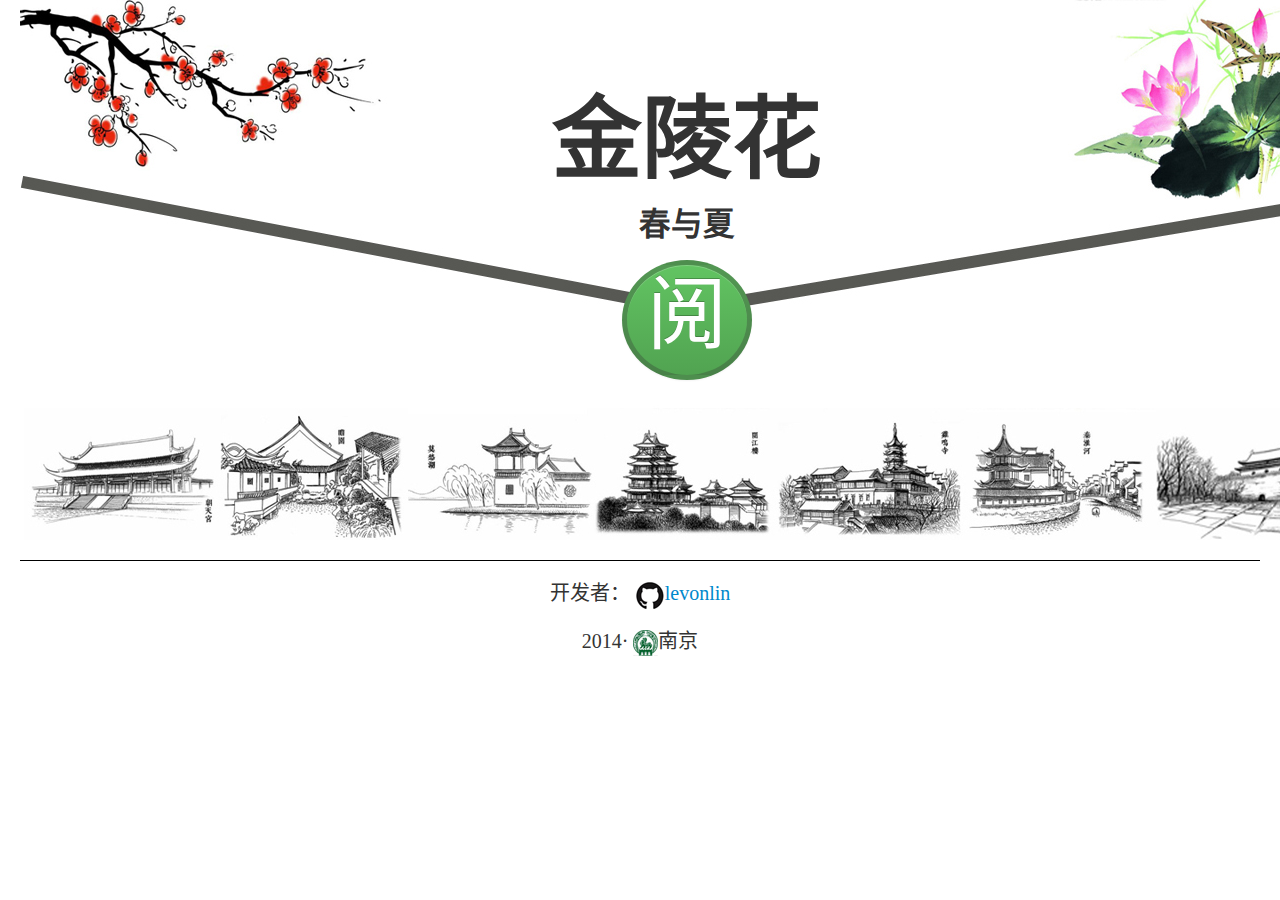
==== commit a265fe1e: "Change the footer" ====
--- a/index.html
+++ b/index.html
@@ -1,5 +1,6 @@
 <!DOCTYPE html>
 <html lang="zh-cn">
+<title>金陵花</title>
 
 <head>
     <meta charset="utf-8">
@@ -1268,15 +1269,18 @@
         <div class="row-fluid" id="footer">
             <div class="span12">
                 <div class="row-fluid">
-                    <div class="span6">
+                    <div class="span4">
+                    </div>
+                    <div class="span4">
                         <p style="text-align:center;font-size:20px;">
-                            开发者：林列欢
+                            开发者：
+                            <a href="https://github.com/levonlin"><img src="img/github.jpg">levonlin</a>
+                            <br/>
+                            <br/> 2014·
+                            <img src="img/footer.jpg">南京
                         </p>
                     </div>
-                    <div class="span3">
-                        email：1518851658@qq.com
-                    </div>
-                    <div class="span3">
+                    <div class="span4">
                     </div>
                 </div>
             </div>
--- a/css/index.css
+++ b/css/index.css
@@ -26,7 +26,6 @@
         margin: 5px 50px;
         width: 60px;
         height: 60px;
-        box-shadow: ;
         border-width: 5px;
         border-color: rgba(51, 51, 51, 0.31);
         border-radius: 100%;
@@ -37,6 +36,10 @@
     .slideimg {
         width: 1086px;
         height: 431px;
+    }
+    #btntop {
+        border-width: 3px;
+        border-color: rgba(51, 51, 51, 0.31);
     }
     .introduce, .info {
         font-size: 18px;
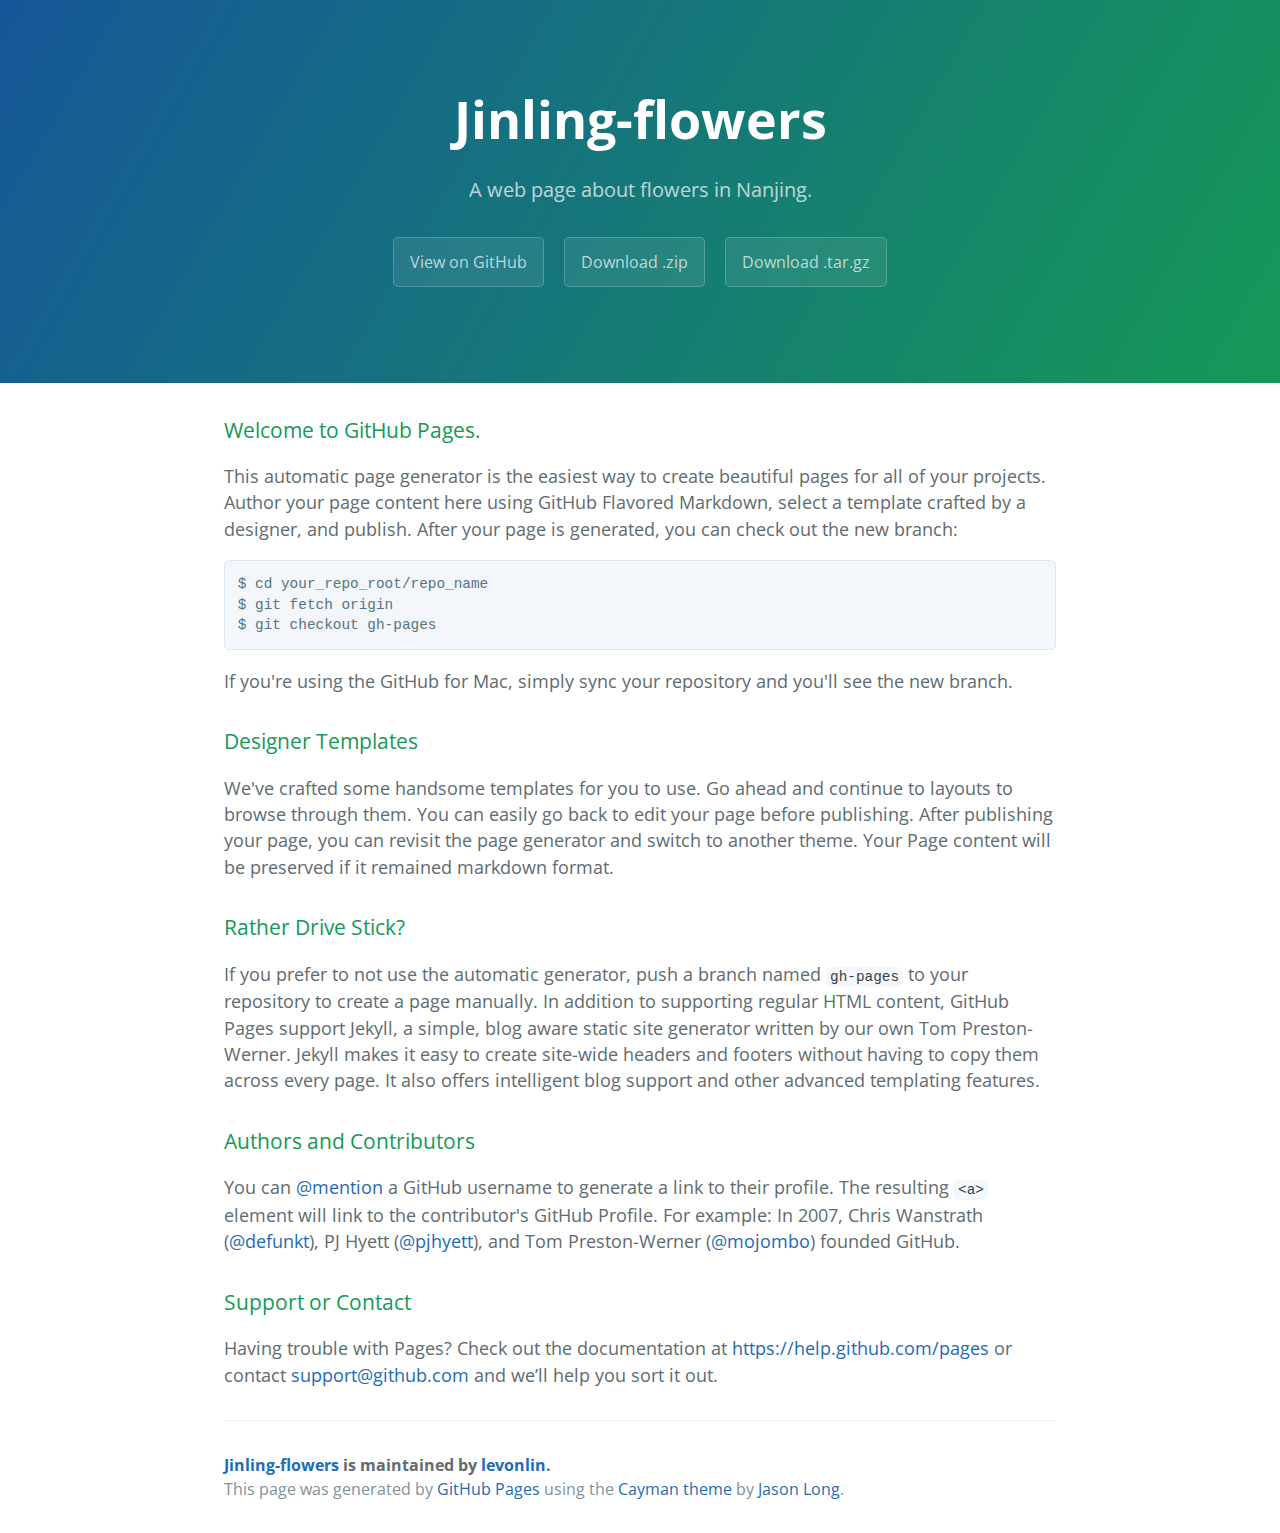
==== commit f8a0079e: "Create gh-pages branch via GitHub" ====
--- a/index.html
+++ b/index.html
@@ -1,1294 +1,65 @@
 <!DOCTYPE html>
-<html lang="zh-cn">
-<title>金陵花</title>
+<html lang="en-us">
+  <head>
+    <meta charset="UTF-8">
+    <title>Jinling-flowers by levonlin</title>
+    <meta name="viewport" content="width=device-width, initial-scale=1">
+    <link rel="stylesheet" type="text/css" href="stylesheets/normalize.css" media="screen">
+    <link href='http://fonts.googleapis.com/css?family=Open+Sans:400,700' rel='stylesheet' type='text/css'>
+    <link rel="stylesheet" type="text/css" href="stylesheets/stylesheet.css" media="screen">
+    <link rel="stylesheet" type="text/css" href="stylesheets/github-light.css" media="screen">
+  </head>
+  <body>
+    <section class="page-header">
+      <h1 class="project-name">Jinling-flowers</h1>
+      <h2 class="project-tagline">A web page about flowers in Nanjing.</h2>
+      <a href="https://github.com/levonlin/Jinling-Flowers" class="btn">View on GitHub</a>
+      <a href="https://github.com/levonlin/Jinling-Flowers/zipball/master" class="btn">Download .zip</a>
+      <a href="https://github.com/levonlin/Jinling-Flowers/tarball/master" class="btn">Download .tar.gz</a>
+    </section>
 
-<head>
-    <meta charset="utf-8">
-    <meta http-equiv="X-UA-Compatible" content="IE=edge,chrome=1">
-    <meta name="viewport" content="width=device-width, initial-scale=1">
-    <link rel="stylesheet" href="css/bootstrap.min.css">
-    <link rel="stylesheet" href="css/index.css">
-</head>
+    <section class="main-content">
+      <h3>
+<a id="welcome-to-github-pages" class="anchor" href="#welcome-to-github-pages" aria-hidden="true"><span class="octicon octicon-link"></span></a>Welcome to GitHub Pages.</h3>
 
-<body data-spy="scroll">
-    <!--初始图片-->
-    <div class="container-fluid" id="step1">
-        <div class="row-fluid" id="hello">
-            <div class="span12">
-                <div id="inhelllo">
-                    <h1 id="helloh1">金陵花</h1>
-                    <h2>春与夏</h2>
-                    <a href="#" class="btn btn-success btn-large btn1" type="button">阅</a>
-                </div>
-            </div>
-        </div>
-    </div>
-    <!--文章内容-->
-    <div class="container-fluid" id="step2">
-        <!--春-->
-        <div class="row-fluid">
-            <div class="span12">
-                <div class="row-fluid">
-                    <!--侧边导航栏-->
-                    <div class="span2">
-                        <ul class="nav nav-list" id="navbar">
-                            <li class="divider"></li>
-                            <li class="nav-header">春</li>
-                            <li id="firstli"><a href="#mei">梅</a>
-                            </li>
-                            <li><a href="#ying">樱</a>
-                            </li>
-                            <li><a href="#haitang">海棠</a>
-                            </li>
-                            <li><a href="#yulan">玉兰</a>
-                            </li>
-                            <li><a href="#dujuan">杜鹃</a>
-                            </li>
-                            <li><a href="#mudan">牡丹</a>
-                            </li>
-                            <li><a href="#qita">其他</a>
-                            </li>
-                            <li class="divider"></li>
-                            <li class="nav-header">夏</li>
-                            <li><a href="#xiuqiu">绣球</a>
-                            </li>
-                            <li><a href="#yuanwei">鸢尾</a>
-                            </li>
-                            <li><a href="#he">荷</a>
-                            </li>
-                            <li><a href="#qita1">其他</a>
-                            </li>
-                            <li class="divider"></li>
-                            <li id="lastli"><a href="#guanshanji"><i class="icon-pencil"></i> 观赏记</a>
-                            </li>
-                            <li class="divider"></li>
-                            <a href="#">
-                                <button class="btn btn-success btn-large" type="button" id="btntop"><i class="icon-arrow-up"></i> 回顶部 <i class="icon-arrow-up"></i>
-                                </button>
-                            </a>
-                        </ul>
-                    </div>
-                    <div class="span10">
-                        <h1>
-              春
-            </h1>
-                        <hr style="border:0;background-color:#000000;height:1px;" />
-                        <div class="row-fluid" id="mei">
-                            <div class="span12">
-                                <h2>
-                  梅
-                </h2>
-                                <div class="carousel slide" id="carousel-717917">
-                                    <ol class="carousel-indicators">
-                                        <li class="active" data-slide-to="0" data-target="#carousel-717917">
-                                        </li>
-                                        <li data-slide-to="1" data-target="#carousel-717917">
-                                        </li>
-                                        <li data-slide-to="2" data-target="#carousel-717917">
-                                        </li>
-                                    </ol>
-                                    <div class="carousel-inner">
-                                        <div class="item active">
-                                            <img alt="" src="img/meihua1.jpeg" class="slideimg" />
-                                            <div class="carousel-caption">
-                                                <h4>
-                梅花山
-              </h4>
-                                                <p>
-                                                    梅花山原名孙陵岗，也叫吴王坟，因东吴的孙权葬在这里而得名。梅花山植梅面积410亩，品种230个，总株数达13000余株，规模堪居全国之首。
-                                                </p>
-                                            </div>
-                                        </div>
-                                        <div class="item">
-                                            <img alt="" src="img/meihua2.jpeg" class="slideimg" />
-                                            <div class="carousel-caption">
-                                                <h4>
-                其他
-              </h4>
-                                                <p>
-                                                    城南：溧水傅家边，城西：古林公园，城北：阅江楼 。
-                                                </p>
-                                            </div>
-                                        </div>
-                                        <div class="item">
-                                            <img alt="" src="img/meihua3.jpg" class="slideimg" />
-                                            <div class="carousel-caption">
-                                                <h4>
-                梅
-              </h4>
-                                                <p>
-                                                    驿外断桥边，寂寞开无主。 　　 已是黄昏独自愁，更著风和雨。 　　 无意苦争春，一任群芳妒。 　　 零落成泥碾作尘，只有香如故。 ——【宋】陆 游 《卜算子·咏梅》
-                                                </p>
-                                            </div>
-                                        </div>
-                                    </div> <a data-slide="prev" href="#carousel-717917" class="left carousel-control">‹</a> <a data-slide="next" href="#carousel-717917" class="right carousel-control">›</a>
-                                </div>
-                                <div class="introduce">
-                                    <p>
-                                        <h4>☆花期：1-2月</h4>
-                                        <h4>☆南京梅花胜景</h4> 　　城东：梅花山原名孙陵岗，也叫吴王坟，因东吴的孙权葬在这里而得名。梅花山植梅面积410亩，品种230个，总株数达13000余株，规模堪居全国之首。南京梅花山是全国著名的赏梅胜地之一。每年的南京国际梅花节也在这里举行。
-                                        </br>
-                                        城南：溧水傅家边 </br>
-                                        城西：古林公园 </br>
-                                        城北：阅江楼</br>
-                                    </p>
-                                </div>
-                                <div class="row-fluid">
-                                    <div class="span12">
-                                        <h3>
-                    景区信息：
-                  </h3>
-                                        <div class="row-fluid info">
-                                            <div class="span4">
-                                                <address> <strong>梅花山 </strong>
-                                                    <br /> ●公交：游2、游3、20路明孝陵下。
-                                                    <br />●早上7：00前和晚上5：30后免费开放
-                                                    <br />
-                                                </address>
-                                            </div>
-                                            <div class="span4">
-                                                <address> <strong>阅江楼</strong>
-                                                    <br />●公交：10路、54路、150路、21路、132路、18路、39路、12路、16路可到。
-                                                    <br /> ●可乘电梯直接上山顶
-                                                    <br />
-                                                </address>
-                                            </div>
-                                            <div class="span4">
-                                                <address> <strong>古林公园</strong>
-                                                    <br />●公交：132路 149路 21路 24路 66路 818路古林公园下
-                                                    <br /> ●免门票
-                                                    <br />
-                                                </address>
-                                            </div>
-                                        </div>
-                                    </div>
-                                </div>
-                                <div class="row-fluid">
-                                    <div class="span12">
-                                        <h3>
-                    花开进度（0~100%）：
-                  </h3>
-                                        <div class="progress progress-success progress-striped active">
-                                            <div class="bar" style="width: 90%;">
-                                            </div>
-                                        </div>
-                                    </div>
-                                </div>
-                            </div>
-                        </div>
-                        <hr style="border:0;background-color:#000000;height:1px;" />
-                        <div class="row-fluid" id="ying">
-                            <div class="span12">
-                                <h2>
-                  樱
-                </h2>
-                                <div class="carousel slide" id="carousel-71791">
-                                    <ol class="carousel-indicators">
-                                        <li class="active" data-slide-to="0" data-target="#carousel-71791">
-                                        </li>
-                                        <li data-slide-to="1" data-target="#carousel-71791">
-                                        </li>
-                                        <li data-slide-to="2" data-target="#carousel-71791">
-                                        </li>
-                                    </ol>
-                                    <div class="carousel-inner">
-                                        <div class="item active">
-                                            <img alt="" src="img/yinghua1.jpg" class="slideimg" />
-                                            <div class="carousel-caption">
-                                                <h4>
-                鸡鸣寺
-              </h4>
-                                                <p>
-                                                    南京的樱花主要种植于市政府前面广场及比邻的鸡鸣寺一带，大概有数百株之多。
-                                                </p>
-                                            </div>
-                                        </div>
-                                        <div class="item">
-                                            <img alt="" src="img/yinghua2.jpg" class="slideimg" />
-                                            <div class="carousel-caption">
-                                                <h4>
-                其他
-              </h4>
-                                                <p>
-                                                    公园：玄武区樱洲、梅花山中日友好樱花园、情侣园樱花路、古林公园，雨花台 　　 道路：莫愁新寓有一条路，进香河路 　　 大学：南京林业大学樱花大道、南京医科大学，东南大学，东南大学浦口校区
-                                                </p>
-                                            </div>
-                                        </div>
-                                        <div class="item">
-                                            <img alt="" src="img/yinghua3.jpg" class="slideimg" />
-                                            <div class="carousel-caption">
-                                                <h4>
-                樱
-              </h4>
-                                                <p>
-                                                    何处哀筝随急管，樱花永苍垂扬岸。 　　樱花烂漫几多时？柳绿桃红两未知。 　　劝君莫问芳菲节，故园风雨正凄其。 ——【唐】李商隐
-                                                </p>
-                                            </div>
-                                        </div>
-                                    </div> <a data-slide="prev" href="#carousel-71791" class="left carousel-control">‹</a> <a data-slide="next" href="#carousel-71791" class="right carousel-control">›</a>
-                                </div>
-                                <div class="introduce">
-                                    <p>
-                                        <h4>☆花期：从2月起就有樱花开放，但是大多数3月底到4月开放</h4>
-                                        <h4>☆赏樱之处 </h4> 　　公园：玄武区樱洲、梅花山中日友好樱花园、情侣园樱花路、古林公园，雨花台
-                                        <br/> 　　道路：鸡鸣寺樱花街、莫愁新寓有一条路，进香河路
-                                        <br/> 　　大学：南京林业大学樱花大道、南京医科大学，东南大学，东南大学浦口校区
-                                        <br/>
-                                    </p>
-                                </div>
-                                <div class="row-fluid">
-                                    <div class="span12">
-                                        <h3>
-                    景区信息：
-                  </h3>
-                                        <div class="row-fluid info">
-                                            <div class="span4">
-                                                <address> <strong>鸡鸣寺</strong>
-                                                    <br />●公交：游1、3、31、15、48、70路可达；3路、20路、15路、31路、52路到北极会堂下；11、24到鸡鸣寺下304到鸡鸣寺站下；途经公交有140、44、802、游1路
-                                                    <br />●一般每日白天开放。晚上仅在农历2月19日，6月19日、9月19日的前一天和除夕开放。
-                                                    <br />
-                                                </address>
-                                            </div>
-                                            <div class="span4">
-                                                <address> <strong>玄武湖</strong>
-                                                    <br />●公交：游1、1路、3路、8路、15路、22路、25路、28路、30路、33路、35路、38路、47路、52路、56路、74路或地铁1号线到玄武湖公园站下
-                                                    <br />●免门票
-                                                    <br />
-                                                </address>
-                                            </div>
-                                            <div class="span4">
-                                                <address> <strong>南京林业大学</strong>
-                                                    <br />●地址： 江苏省南京市龙蟠路159号
-                                                    <br />●电话：(025)85427206
-                                                    <br />
-                                                </address>
-                                            </div>
-                                        </div>
-                                    </div>
-                                </div>
-                                <div class="row-fluid">
-                                    <div class="span12">
-                                        <h3>
-                    花开进度（0~100%）：
-                  </h3>
-                                        <div class="progress progress-success progress-striped active">
-                                            <div class="bar" style="width: 40%;">
-                                            </div>
-                                        </div>
-                                    </div>
-                                </div>
-                            </div>
-                        </div>
-                        <hr style="border:0;background-color:#000000;height:1px;" />
-                        <div class="row-fluid" id="haitang">
-                            <div class="span12">
-                                <h2>
-                  海棠
-                </h2>
-                                <div class="carousel slide" id="carousel-71792">
-                                    <ol class="carousel-indicators">
-                                        <li class="active" data-slide-to="0" data-target="#carousel-71792">
-                                        </li>
-                                        <li data-slide-to="1" data-target="#carousel-71792">
-                                        </li>
-                                        <li data-slide-to="2" data-target="#carousel-71792">
-                                        </li>
-                                    </ol>
-                                    <div class="carousel-inner">
-                                        <div class="item active">
-                                            <img alt="" src="img/haitang1.jpg" class="slideimg" />
-                                            <div class="carousel-caption">
-                                                <h4>
-                莫愁湖
-              </h4>
-                                                <p>
-                                                    莫愁湖公园里有大量海棠树，每年也会举行一年一度的海棠花会。
-                                                </p>
-                                            </div>
-                                        </div>
-                                        <div class="item">
-                                            <img alt="" src="img/haitang2.jpg" class="slideimg" />
-                                            <div class="carousel-caption">
-                                                <h4>
-                其他
-              </h4>
-                                                <p>
-                                                    玄武区樱洲
-                                                </p>
-                                            </div>
-                                        </div>
-                                        <div class="item">
-                                            <img alt="" src="img/haitang3.jpg" class="slideimg" />
-                                            <div class="carousel-caption">
-                                                <h4>
-                海棠
-              </h4>
-                                                <p>
-                                                    昨夜雨疏风骤，浓睡不消残酒，试问卷帘人，却道海棠依旧。 ——【宋】李清照
-                                                </p>
-                                            </div>
-                                        </div>
-                                    </div> <a data-slide="prev" href="#carousel-71792" class="left carousel-control">‹</a> <a data-slide="next" href="#carousel-71792" class="right carousel-control">›</a>
-                                </div>
-                                <div class="introduce">
-                                    <p>
-                                        <h4>☆花期：3月—5月</h4>
-                                        <h4>☆海棠观赏处 </h4> 　　莫愁湖公园、瞻园、总统府等各大公园。
-                                        <br/> 　　玄武湖解放门、南艺
-                                        <br/>
-                                    </p>
-                                </div>
-                                <div class="row-fluid">
-                                    <div class="span12">
-                                        <h3>
-                    景区信息：
-                  </h3>
-                                        <div class="row-fluid info">
-                                            <div class="span4">
-                                                <address> <strong>莫愁湖</strong>
-                                                    <br />●乘7，13，19，37，41，48，83，306路到南门，莫愁湖公园站；乘游4，5，9，29，68，82，92，307路到北门，莫愁新寓站下车
-                                                    <br />●门票：27元/人
-                                                    <br />
-                                                </address>
-                                            </div>
-                                            <div class="span4">
-                                                <address> <strong>玄武湖</strong>
-                                                    <br />●公交：游1、1路、3路、8路、15路、22路、25路、28路、30路、33路、35路、38路、47路、52路、56路、74路或地铁1号线到玄武湖公园站下
-                                                    <br />●免门票
-                                                    <br />
-                                                </address>
-                                            </div>
-                                        </div>
-                                    </div>
-                                </div>
-                                <div class="row-fluid">
-                                    <div class="span12">
-                                        <h3>
-                    花开进度（0~100%）：
-                  </h3>
-                                        <div class="progress progress-success progress-striped active">
-                                            <div class="bar" style="width: 30%;">
-                                            </div>
-                                        </div>
-                                    </div>
-                                </div>
-                            </div>
-                        </div>
-                        <hr style="border:0;background-color:#000000;height:1px;" />
-                        <div class="row-fluid" id="yulan">
-                            <div class="span12">
-                                <h2>
-                  玉兰
-                </h2>
-                                <div class="carousel slide" id="carousel-71793">
-                                    <ol class="carousel-indicators">
-                                        <li class="active" data-slide-to="0" data-target="#carousel-71793">
-                                        </li>
-                                        <li data-slide-to="1" data-target="#carousel-71793">
-                                        </li>
-                                        <li data-slide-to="2" data-target="#carousel-71793">
-                                        </li>
-                                    </ol>
-                                    <div class="carousel-inner">
-                                        <div class="item active">
-                                            <img alt="" src="img/yulan1.jpeg" class="slideimg" />
-                                            <div class="carousel-caption">
-                                                <h4>
-                中山植物园
-              </h4>
-                                                <p>
-                                                    南京中山植物园是中国第一座国立植物园，建于1929年，前身是“中山先生纪念植物园”。木兰园内种植了许多玉兰、木兰、二乔玉兰、天目木兰等16种木兰科植物，素雅的白色花和娇艳的粉色花在这早春时节交相辉映，云蒸霞蔚，令人叹为观止。
-                                                </p>
-                                            </div>
-                                        </div>
-                                        <div class="item">
-                                            <img alt="" src="img/yulan2.jpg" class="slideimg" />
-                                            <div class="carousel-caption">
-                                                <h4>
-                其他
-              </h4>
-                                                <p>
-                                                    玉兰路、各个小区
-                                                </p>
-                                            </div>
-                                        </div>
-                                        <div class="item">
-                                            <img alt="" src="img/yulan3.jpg" class="slideimg" />
-                                            <div class="carousel-caption">
-                                                <h4>
-                玉兰
-              </h4>
-                                                <p>
-                                                    木末芙蓉花，山中发红萼。涧户寂无人，纷纷开且落。 ——【唐】王维
-                                                </p>
-                                            </div>
-                                        </div>
-                                    </div> <a data-slide="prev" href="#carousel-71793" class="left carousel-control">‹</a> <a data-slide="next" href="#carousel-71793" class="right carousel-control">›</a>
-                                </div>
-                                <div class="introduce">
-                                    <p>
-                                        <h4>☆花期：3月中旬—4月</h4>
-                                        <h4>☆玉兰观赏处 </h4> 　　中山植物园
-                                        <br/> 　　玉兰路、各个小区
-                                        <br/>
-                                    </p>
-                                </div>
-                                <div class="row-fluid">
-                                    <div class="span12">
-                                        <h3>
-                    景区信息：
-                  </h3>
-                                        <div class="row-fluid info">
-                                            <div class="span4">
-                                                <address> <strong>中山植物园</strong>
-                                                    <br />●乘游3，20路车到中山植物园
-                                                    <br />●门票：北园15元/人，南园50元/人
-                                                    <br />
-                                                </address>
-                                            </div>
-                                        </div>
-                                    </div>
-                                </div>
-                                <div class="row-fluid">
-                                    <div class="span12">
-                                        <h3>
-                    花开进度（0~100%）：
-                  </h3>
-                                        <div class="progress progress-success progress-striped active">
-                                            <div class="bar" style="width: 40%;">
-                                            </div>
-                                        </div>
-                                    </div>
-                                </div>
-                            </div>
-                        </div>
-                        <hr style="border:0;background-color:#000000;height:1px;" />
-                        <div class="row-fluid" id="dujuan">
-                            <div class="span12">
-                                <h2>
-                  杜鹃
-                </h2>
-                                <div class="carousel slide" id="carousel-71794">
-                                    <ol class="carousel-indicators">
-                                        <li class="active" data-slide-to="0" data-target="#carousel-71794">
-                                        </li>
-                                        <li data-slide-to="1" data-target="#carousel-71794">
-                                        </li>
-                                        <li data-slide-to="2" data-target="#carousel-71794">
-                                        </li>
-                                    </ol>
-                                    <div class="carousel-inner">
-                                        <div class="item active">
-                                            <img alt="" src="img/dujuan1.jpg" class="slideimg" />
-                                            <div class="carousel-caption">
-                                                <h4>
-                玄武湖
-              </h4>
-                                                <p>
-                                                    玄武湖公园位于南京城中，钟山脚下的国家级风景区、江南三大名湖玄武湖之中，是江南最大的城内公园。巍峨的明城墙、秀美的九华山、古色古香的鸡鸣寺环抱其右。
-                                                </p>
-                                            </div>
-                                        </div>
-                                        <div class="item">
-                                            <img alt="" src="img/dujuan2.jpg" class="slideimg" />
-                                            <div class="carousel-caption">
-                                                <h4>
-                其他
-              </h4>
-                                                <p>
-                                                    石头城公园
-                                                </p>
-                                            </div>
-                                        </div>
-                                        <div class="item">
-                                            <img alt="" src="img/dujuan3.jpg" class="slideimg" />
-                                            <div class="carousel-caption">
-                                                <h4>
-                杜鹃
-              </h4>
-                                                <p>
-                                                    蜀国曾闻子规鸟，宣城还见杜鹃花。一叫一回肠一断，三春三月忆三巴。 ——【唐】李白
-                                                </p>
-                                            </div>
-                                        </div>
-                                    </div> <a data-slide="prev" href="#carousel-71794" class="left carousel-control">‹</a> <a data-slide="next" href="#carousel-71794" class="right carousel-control">›</a>
-                                </div>
-                                <div class="introduce">
-                                    <p>
-                                        <h4>☆花期：4月—5月</h4>
-                                        <h4>☆杜鹃观赏处 </h4> 　　玄武湖、石头城公园
-                                        <br/>
-                                    </p>
-                                </div>
-                                <div class="row-fluid">
-                                    <div class="span12">
-                                        <h3>
-                    景区信息：
-                  </h3>
-                                        <div class="row-fluid info">
-                                            <div class="span4">
-                                                <address> <strong>玄武湖</strong>
-                                                    <br />●乘1，游1，8，15，22，25，28，30，33，35，38，114路到公交总公司 (玄武湖公园)站，乘地铁1号线到玄武门
-                                                    <br />●免门票
-                                                    <br />
-                                                </address>
-                                            </div>
-                                        </div>
-                                    </div>
-                                </div>
-                                <div class="row-fluid">
-                                    <div class="span12">
-                                        <h3>
-                    花开进度（0~100%）：
-                  </h3>
-                                        <div class="progress progress-success progress-striped active">
-                                            <div class="bar" style="width: 20%;">
-                                            </div>
-                                        </div>
-                                    </div>
-                                </div>
-                            </div>
-                        </div>
-                        <hr style="border:0;background-color:#000000;height:1px;" />
-                        <div class="row-fluid" id="mudan">
-                            <div class="span12">
-                                <h2>
-                  牡丹
-                </h2>
-                                <div class="carousel slide" id="carousel-71795">
-                                    <ol class="carousel-indicators">
-                                        <li class="active" data-slide-to="0" data-target="#carousel-71795">
-                                        </li>
-                                        <li data-slide-to="1" data-target="#carousel-71795">
-                                        </li>
-                                        <li data-slide-to="2" data-target="#carousel-71795">
-                                        </li>
-                                    </ol>
-                                    <div class="carousel-inner">
-                                        <div class="item active">
-                                            <img alt="" src="img/mudan1.jpg" class="slideimg" />
-                                            <div class="carousel-caption">
-                                                <h4>
-                古林公园
-              </h4>
-                                                <p>
-                                                    古林公园园内拥有3000多株牡丹，300多个品种，是南京规模最大的牡丹园。
-                                                </p>
-                                            </div>
-                                        </div>
-                                        <div class="item">
-                                            <img alt="" src="img/mudan2.jpg" class="slideimg" />
-                                            <div class="carousel-caption">
-                                                <h4>
-                其他
-              </h4>
-                                                <p>
-                                                    溧水牡丹园基地
-                                                </p>
-                                            </div>
-                                        </div>
-                                        <div class="item">
-                                            <img alt="" src="img/mudan3.jpg" class="slideimg" />
-                                            <div class="carousel-caption">
-                                                <h4>
-                牡丹
-              </h4>
-                                                <p>
-                                                    庭前芍药妖无格，池上芙蕖净少情。 　　惟有牡丹真国色，开花时节动京城。 ——【唐】刘禹锡
-                                                </p>
-                                            </div>
-                                        </div>
-                                    </div> <a data-slide="prev" href="#carousel-71795" class="left carousel-control">‹</a> <a data-slide="next" href="#carousel-71795" class="right carousel-control">›</a>
-                                </div>
-                                <div class="introduce">
-                                    <p>
-                                        <h4>☆花期：3月底—5月底</h4>
-                                        <h4>☆牡丹观赏处 </h4> 　　古林公园、溧水牡丹园基地
-                                        <br/>
-                                    </p>
-                                </div>
-                                <div class="row-fluid">
-                                    <div class="span12">
-                                        <h3>
-                    景区信息：
-                  </h3>
-                                        <div class="row-fluid info">
-                                            <div class="span4">
-                                                <address> <strong>古林公园</strong>
-                                                    <br />●乘21，24，66，132，149路至古林公园站
-                                                    <br />●门票：5元/人（3.1-5.15：8元/人）
-                                                    <br />
-                                                </address>
-                                            </div>
-                                        </div>
-                                    </div>
-                                </div>
-                                <div class="row-fluid">
-                                    <div class="span12">
-                                        <h3>
-                    花开进度（0~100%）：
-                  </h3>
-                                        <div class="progress progress-success progress-striped active">
-                                            <div class="bar" style="width: 30%;">
-                                            </div>
-                                        </div>
-                                    </div>
-                                </div>
-                            </div>
-                        </div>
-                        <hr style="border:0;background-color:#000000;height:1px;" />
-                        <div class="row-fluid" id="qita">
-                            <div class="span12">
-                                <h2>
-                  其他
-                </h2>
-                                <div class="carousel slide" id="carousel-71796">
-                                    <ol class="carousel-indicators">
-                                        <li class="active" data-slide-to="0" data-target="#carousel-71796">
-                                        </li>
-                                        <li data-slide-to="1" data-target="#carousel-71796">
-                                        </li>
-                                        <li data-slide-to="2" data-target="#carousel-71796">
-                                        </li>
-                                    </ol>
-                                    <div class="carousel-inner">
-                                        <div class="item active">
-                                            <img alt="" src="img/qita1.jpg" class="slideimg" />
-                                            <div class="carousel-caption">
-                                                <h4>
-                南理工二月兰
-              </h4>
-                                                <p>
-                                                    进入校园不久，就能看到水杉林间，二月兰满满地簇拥在树下，将往日的翠绿色度上了一层淡紫色的花边。
-                                                </p>
-                                            </div>
-                                        </div>
-                                        <div class="item">
-                                            <img alt="" src="img/qita2.jpg" class="slideimg" />
-                                            <div class="carousel-caption">
-                                                <h4>
-                白马公园桃花
-              </h4>
-                                                <p>
-                                                    白马公园的桃花有它的特别之处1，花是多层形的复合花瓣；2，一棵树上开出红白两色桃花；3，花形大，一朵花上也是双色。
-                                                </p>
-                                            </div>
-                                        </div>
-                                        <div class="item">
-                                            <img alt="" src="img/qita3.jpg" class="slideimg" />
-                                            <div class="carousel-caption">
-                                                <h4>
-                油菜花
-              </h4>
-                                                <p>
-                                                    金云飘动之处
-                                                </p>
-                                            </div>
-                                        </div>
-                                    </div> <a data-slide="prev" href="#carousel-71796" class="left carousel-control">‹</a> <a data-slide="next" href="#carousel-71796" class="right carousel-control">›</a>
-                                </div>
-                                <div class="row-fluid introduce">
-                                    <div class="span4">
-                                        <p>
-                                            <h4>二月兰</h4>
-                                            <h4>☆花期：3月—5月中旬</h4>
-                                            <h4>☆观赏处</h4> 　　 南理工
-                                            <br/>
-                                        </p>
-                                    </div>
-                                    <div class="span4">
-                                        <p>
-                                            <h4>桃花</h4>
-                                            <h4>☆花期：3月—4月</h4>
-                                            <h4>☆观赏处</h4>白马公园
-                                            <br/>
-                                        </p>
-                                    </div>
-                                    <div class="span4">
-                                        <p>
-                                            <h4>油菜花</h4>
-                                            <h4>☆花期：3月—4月</h4>
-                                            <h4>☆观赏处</h4>南京周边农田
-                                            <br/>
-                                        </p>
-                                    </div>
-                                </div>
-                                <div class="row-fluid">
-                                    <div class="span12">
-                                        <h3>
-                    景区信息：
-                  </h3>
-                                        <div class="row-fluid info">
-                                            <div class="span4">
-                                                <address> <strong>南理工 </strong>
-                                                    <br /> ●公交：乘5，51，163，36，49，84路到南京理工大学站
-                                                    <br />●免费开放
-                                                    <br />
-                                                </address>
-                                            </div>
-                                            <div class="span4">
-                                                <address> <strong>白马公园</strong>
-                                                    <br />●公交：乘125，125路区间，143，20，308，315，67，游3路至白马公园站
-                                                    <br /> ●门票10元/人
-                                                    <br />
-                                                </address>
-                                            </div>
-                                            <div class="span4">
-                                                <address> <strong>油菜花田</strong>
-                                                    <br />●江宁（横溪镇、方山、将军大道）
-                                                    <br/>浦口（602路红太阳装饰城—> 花旗村、珍珠泉的路上）
-                                                    <br/> 六合（金牛湖边）
-                                                    <br/> 江心洲、溧水、高淳等</address>
-                                            </div>
-                                        </div>
-                                    </div>
-                                </div>
-                            </div>
-                        </div>
-                    </div>
-                </div>
-            </div>
-        </div>
-        <!--夏-->
-        <div class="row-fluid">
-            <div class="span2">
-            </div>
-            <div class="span10">
-                <h1>
-              夏
-            </h1>
-                <hr style="border:0;background-color:#000000;height:1px;" />
-                <div class="row-fluid" id="xiuqiu">
-                    <div class="span12">
-                        <h2>
-                  绣球
-                </h2>
-                        <div class="carousel slide" id="carousel-71797">
-                            <ol class="carousel-indicators">
-                                <li class="active" data-slide-to="0" data-target="#carousel-71797">
-                                </li>
-                                <li data-slide-to="1" data-target="#carousel-71797">
-                                </li>
-                                <li data-slide-to="2" data-target="#carousel-71797">
-                                </li>
-                            </ol>
-                            <div class="carousel-inner">
-                                <div class="item active">
-                                    <img alt="" src="img/xiuqiu1.jpg" class="slideimg" />
-                                    <div class="carousel-caption">
-                                        <h4>
-                绣球公园
-              </h4>
-                                        <p>
-                                            不是因为绣球花而得名。据说是狮子山的余脉，因与狮子山形成 “狮子盘绣球”之势而名，公园也由此得名。
-                                        </p>
-                                    </div>
-                                </div>
-                                <div class="item">
-                                    <img alt="" src="img/xiuqiu2.jpeg" class="slideimg" />
-                                    <div class="carousel-caption">
-                                        <h4>
-                其他
-              </h4>
-                                        <p>
-                                            莫愁湖公园、南京博物院
-                                        </p>
-                                    </div>
-                                </div>
-                                <div class="item">
-                                    <img alt="" src="img/xiuqiu3.jpg" class="slideimg" />
-                                    <div class="carousel-caption">
-                                        <h4>
-                绣球花
-              </h4>
-                                        <p>
-                                            谁掷流苏满小园，无心花萼密相联。 　　唐宫玉蝶团风软，后土琼花簇月圆。 　　妖态欲来裀上舞，异香宜在帐中悬。 　　试看有物浑成处，如在东风太素天。 ——【元】汤炳龙
-                                        </p>
-                                    </div>
-                                </div>
-                            </div> <a data-slide="prev" href="#carousel-71797" class="left carousel-control">‹</a> <a data-slide="next" href="#carousel-71797" class="right carousel-control">›</a>
-                        </div>
-                        <div class="introduce">
-                            <p>
-                                <h4>☆花期：5月-7月</h4>
-                                <h4>☆观赏处</h4> 　　绣球公园、莫愁湖公园
-                                </br>
-                                南京博物院</br>
-                            </p>
-                        </div>
-                        <div class="row-fluid">
-                            <div class="span12">
-                                <h3>
-                    景区信息：
-                  </h3>
-                                <div class="row-fluid info">
-                                    <div class="span4">
-                                        <address> <strong>绣球公园 </strong>
-                                            <br /> ●公交：乘100，57路到挹江门；乘12，149，16，18，39，游4路到热河路
-                                            <br />● 免费开放
-                                            <br />
-                                        </address>
-                                    </div>
-                                    <div class="span4">
-                                        <address> <strong>莫愁湖</strong>
-                                            <br />●乘7，13，19，37，41，48，83，306路到南门，莫愁湖公园站；乘游4，5，9，29，68，82，92，307路到北门，莫愁新寓站下车
-                                            <br />●门票：27元/人
-                                            <br />
-                                        </address>
-                                    </div>
-                                </div>
-                            </div>
-                        </div>
-                        <div class="row-fluid">
-                            <div class="span12">
-                                <h3>
-                    花开进度（0~100%）：
-                  </h3>
-                                <div class="progress progress-success progress-striped active">
-                                    <div class="bar" style="width: 5%;">
-                                    </div>
-                                </div>
-                            </div>
-                        </div>
-                    </div>
-                </div>
-                <hr style="border:0;background-color:#000000;height:1px;" />
-                <div class="row-fluid" id="yuanwei">
-                    <div class="span12">
-                        <h2>
-                  鸢尾
-                </h2>
-                        <div class="carousel slide" id="carousel-71798">
-                            <ol class="carousel-indicators">
-                                <li class="active" data-slide-to="0" data-target="#carousel-71798">
-                                </li>
-                                <li data-slide-to="1" data-target="#carousel-71798">
-                                </li>
-                                <li data-slide-to="2" data-target="#carousel-71798">
-                                </li>
-                            </ol>
-                            <div class="carousel-inner">
-                                <div class="item active">
-                                    <img alt="" src="img/yuanwei1.jpg" class="slideimg" />
-                                    <div class="carousel-caption">
-                                        <h4>
-                莫愁湖
-              </h4>
-                                        <p>
-                                            莫愁湖公园中日友好鸢尾园由日本顶尖设计师设计，园中遍植鸢尾，是典型的日式园林。目前鸢尾园的品种有四百多种，一万多株。
-                                        </p>
-                                    </div>
-                                </div>
-                                <div class="item">
-                                    <img alt="" src="img/yuanwei2.jpg" class="slideimg" />
-                                    <div class="carousel-caption">
-                                        <h4>
-                其他
-              </h4>
-                                        <p>
-                                            中山植物园
-                                        </p>
-                                    </div>
-                                </div>
-                                <div class="item">
-                                    <img alt="" src="img/yuanwei3.jpg" class="slideimg" />
-                                    <div class="carousel-caption">
-                                        <h4>
-                鸢尾花
-              </h4>
-                                        <p>
-                                            到了最后我之于你 ， 一如深紫色的鸢尾花之于这个春季 ， 终究仍要互相背弃 。 ——席慕容
-                                        </p>
-                                    </div>
-                                </div>
-                            </div> <a data-slide="prev" href="#carousel-71798" class="left carousel-control">‹</a> <a data-slide="next" href="#carousel-71798" class="right carousel-control">›</a>
-                        </div>
-                        <div class="introduce">
-                            <p>
-                                <h4>☆花期：5-6月</h4>
-                                <h4>☆观赏处 </h4> 莫愁湖公园、中山植物园
-                            </p>
-                        </div>
-                        <div class="row-fluid">
-                            <div class="span12">
-                                <h3>
-                    景区信息：
-                  </h3>
-                                <div class="row-fluid info">
-                                    <div class="span4">
-                                        <address> <strong>莫愁湖</strong>
-                                            <br />●乘7，13，19，37，41，48，83，306路到南门，莫愁湖公园站；乘游4，5，9，29，68，82，92，307路到北门，莫愁新寓站下车
-                                            <br />●门票：27元/人
-                                            <br />
-                                        </address>
-                                    </div>
-                                    <div class="span4">
-                                        <address> <strong>中山植物园</strong>
-                                            <br />●乘游3，20路车到中山植物园
-                                            <br />●门票：北园15元/人，南园50元/人
-                                            <br />
-                                        </address>
-                                    </div>
-                                </div>
-                            </div>
-                            <div class="row-fluid">
-                                <div class="span12">
-                                    <h3>
-                    花开进度（0~100%）：
-                  </h3>
-                                    <div class="progress progress-success progress-striped active">
-                                        <div class="bar" style="width: 7%;">
-                                        </div>
-                                    </div>
-                                </div>
-                            </div>
-                        </div>
-                    </div>
-                </div>
-                <hr style="border:0;background-color:#000000;height:1px;" />
-                <div class="row-fluid" id="he">
-                    <div class="span12">
-                        <h2>
-                  荷
-                </h2>
-                        <div class="carousel slide" id="carousel-71799">
-                            <ol class="carousel-indicators">
-                                <li class="active" data-slide-to="0" data-target="#carousel-71799">
-                                </li>
-                                <li data-slide-to="1" data-target="#carousel-71799">
-                                </li>
-                                <li data-slide-to="2" data-target="#carousel-71799">
-                                </li>
-                            </ol>
-                            <div class="carousel-inner">
-                                <div class="item active">
-                                    <img alt="" src="img/he1.jpg" class="slideimg" />
-                                    <div class="carousel-caption">
-                                        <h4>
-                玄武湖
-              </h4>
-                                        <p>
-                                            玄武湖水面种植荷花500多亩，品种主要有玄武红莲、金湖红莲、云龙湖红莲、白莲等。荷花观赏点主要有：玄武门主入口左侧、内湖、莲花广场附近、翠梁堤两侧、新庄广场、情侣园、太平 门附近、和平门附近。
-                                        </p>
-                                    </div>
-                                </div>
-                                <div class="item">
-                                    <img alt="" src="img/he2.jpg" class="slideimg" />
-                                    <div class="carousel-caption">
-                                        <h4>
-                莫愁湖
-              </h4>
-                                        <p>
-                                            莫愁荷历史悠久，至今已有上千年的历史。现有200多个荷花品种、8000多缸盆栽荷花、400余亩观赏荷花。
-                                        </p>
-                                    </div>
-                                </div>
-                                <div class="item">
-                                    <img alt="" src="img/he3.jpg" class="slideimg" />
-                                    <div class="carousel-caption">
-                                        <h4>
-                荷
-              </h4>
-                                        <p>
-                                            接天莲叶无穷碧，映日荷花别样红。 ——【宋】杨万里
-                                        </p>
-                                    </div>
-                                </div>
-                            </div> <a data-slide="prev" href="#carousel-71799" class="left carousel-control">‹</a> <a data-slide="next" href="#carousel-71799" class="right carousel-control">›</a>
-                        </div>
-                        <div class="introduce">
-                            <p>
-                                <h4>☆花期：6月—8月</h4>
-                                <h4>☆赏荷处 </h4> 　　玄武湖、莫愁湖公园
-                                <br/>
-                            </p>
-                        </div>
-                        <div class="row-fluid">
-                            <div class="span12">
-                                <h3>
-                    景区信息：
-                  </h3>
-                                <div class="row-fluid info">
-                                    <div class="span4">
-                                        <address> <strong>玄武湖</strong>
-                                            <br />●公交：游1、1路、3路、8路、15路、22路、25路、28路、30路、33路、35路、38路、47路、52路、56路、74路或地铁1号线到玄武湖公园站下
-                                            <br />●免门票
-                                            <br />
-                                        </address>
-                                    </div>
-                                    <div class="span4">
-                                        <address> <strong>莫愁湖</strong>
-                                            <br />●乘7，13，19，37，41，48，83，306路到南门，莫愁湖公园站；乘游4，5，9，29，68，82，92，307路到北门，莫愁新寓站下车
-                                            <br />●门票：27元/人
-                                            <br />
-                                        </address>
-                                    </div>
-                                </div>
-                            </div>
-                        </div>
-                        <div class="row-fluid">
-                            <div class="span12">
-                                <h3>
-                    花开进度（0~100%）：
-                  </h3>
-                                <div class="progress progress-success progress-striped active">
-                                    <div class="bar" style="width: 1%;">
-                                    </div>
-                                </div>
-                            </div>
-                        </div>
-                    </div>
-                </div>
-                <hr style="border:0;background-color:#000000;height:1px;" />
-                <div class="row-fluid" id="qita1">
-                    <div class="span12">
-                        <h2>
-                  其他
-                </h2>
-                        <div class="carousel slide" id="carousel-7179">
-                            <ol class="carousel-indicators">
-                                <li class="active" data-slide-to="0" data-target="#carousel-7179">
-                                </li>
-                                <li data-slide-to="1" data-target="#carousel-7179">
-                                </li>
-                                <li data-slide-to="2" data-target="#carousel-7179">
-                                </li>
-                            </ol>
-                            <div class="carousel-inner">
-                                <div class="item active">
-                                    <img alt="" src="img/qita4.jpg" class="slideimg" />
-                                    <div class="carousel-caption">
-                                        <h4>
-                南信院向日葵
-              </h4>
-                                        <p>
-                                            看60亩数万株向日葵，和他们一起向着太阳微笑。
-                                        </p>
-                                    </div>
-                                </div>
-                                <div class="item">
-                                    <img alt="" src="img/qita5.jpg" class="slideimg" />
-                                    <div class="carousel-caption">
-                                        <h4>
-                江宁马场山格桑花
-              </h4>
-                                        <p>
-                                            江宁马场山的格桑花占地近百亩，一到盛花期，整个村里都是它们美丽的身影。
-                                        </p>
-                                    </div>
-                                </div>
-                                <div class="item">
-                                    <img alt="" src="img/qita6.jpg" class="slideimg" />
-                                    <div class="carousel-caption">
-                                        <h4>
-                大塘金香草谷马鞭草
-              </h4>
-                                        <p>
-                                            马鞭草的盛开着紫色的花朵，大面积的绽放如紫色的海洋，十分绮丽，如诗如画。
-                                        </p>
-                                    </div>
-                                </div>
-                            </div> <a data-slide="prev" href="#carousel-7179" class="left carousel-control">‹</a> <a data-slide="next" href="#carousel-7179" class="right carousel-control">›</a>
-                        </div>
-                        <div class="row-fluid introduce">
-                            <div class="span4">
-                                <p>
-                                    <h4>向日葵</h4>
-                                    <h4>☆花期：6月</h4>
-                                    <h4>☆观赏处</h4>南信院
-                                    <br/>
-                                </p>
-                            </div>
-                            <div class="span4">
-                                <p>
-                                    <h4>格桑花</h4>
-                                    <h4>☆花期：6月</h4>
-                                    <h4>☆观赏处</h4>江宁区淳化街道滨淮社区马场山村
-                                    <br/> 六合茉莉花园长江渔村
-                                </p>
-                            </div>
-                            <div class="span4">
-                                <p>
-                                    <h4>马鞭草</h4>
-                                    <h4>☆花期：6月</h4>
-                                    <h4>☆观赏处</h4>大塘金香草谷
-                                    <br/>
-                                </p>
-                            </div>
-                        </div>
-                        <div class="row-fluid">
-                            <div class="span12">
-                                <h3>
-                    景区信息：
-                  </h3>
-                                <div class="row-fluid info">
-                                    <div class="span4">
-                                        <address> <strong>南信院 </strong>
-                                            <br /> ●地铁：2号线仙鹤门站下转165，310，138路到信息学院站
-                                            <br/>公交：坐区8或者区10转东上线
-                                            <br />●免费开放
-                                            <br />
-                                        </address>
-                                    </div>
-                                    <div class="span4">
-                                        <address> <strong>马场山村</strong>
-                                            <br />●　绕城高速—东麒线—上高路—104国道(新)—滨周路—马场山
-                                            <br /> ●旁边还有景天生态园、三国文化园、古戏台、亲子乐园、旅游 服务中心等
-                                            <br />
-                                        </address>
-                                    </div>
-                                    <div class="span4">
-                                        <address> <strong>大塘金香草谷</strong>
-                                            <br />●公交：
-                                            <br/> 　　 1、雨花台南 大门乘坐雨谷线到底站下，再乘谷里当地车辆。
-                                            <br/> 　　 2、金陆线到牛首大道新民花苑下，再乘谷里当地车辆。
-                                            <br/> 　　 3、东谷线到底站下，再乘谷里当地车辆。
-                                    </div>
-                                </div>
-                            </div>
-                        </div>
-                    </div>
-                </div>
-            </div>
-        </div>
-        <!--观赏记-->
-        <div class="row-fluid">
-            <div class="span2">
-            </div>
-            <div class="span10">
-                <div class="page-header" id="guanshanji">
-                    <h1>
-              观赏记
-            </h1>
-                </div>
-                <ul class="thumbnails">
-                    <li class="span4">
-                        <div class="thumbnail">
-                            <img alt="300x200" src="img/meihua3.jpg" />
-                            <div class="caption">
-                                <h3>
-                    南京赏花指南~
-                  </h3>
-                                <p>
-                                    春季赏花的一份详细指南
-                                </p>
-                                <p>
-                                    <a class="btn btn-primary" href="http://www.douban.com/group/topic/6542414/">浏览</a>
-                                </p>
-                            </div>
-                        </div>
-                    </li>
-                    <li class="span4">
-                        <div class="thumbnail">
-                            <img alt="300x200" src="img/yinghua1.jpg" />
-                            <div class="caption">
-                                <h3>
-                    南京樱花
-                  </h3>
-                                <p>
-                                    南京的两天一夜，最美不过樱花烂。
-                                </p>
-                                <p>
-                                    <a class="btn btn-primary" href="http://www.douban.com/note/143754680/">浏览</a>
-                                </p>
-                            </div>
-                        </div>
-                    </li>
-                    <li class="span4">
-                        <div class="thumbnail">
-                            <img alt="300x200" src="img/haitang2.jpg" />
-                            <div class="caption">
-                                <h3>
-                    春暖正是赏花时
-                  </h3>
-                                <p>
-                                    春天是大好的赏花季节，跟着我们的脚步，带上你的相机，我们一起去南京城内、郊外探花去吧。
-                                </p>
-                                <p>
-                                    <a class="btn btn-primary" href="#http://www.tuniu.com/static/njshanghua/">浏览</a>
-                                </p>
-                            </div>
-                        </div>
-                    </li>
-                </ul>
-                <ul class="thumbnails">
-                    <li class="span4">
-                        <div class="thumbnail">
-                            <img alt="300x200" src="img/mudan2.jpg" />
-                            <div class="caption">
-                                <h3>
-                    南京赏花全攻略
-                  </h3>
-                                <p>
-                                    全年的攻略
-                                </p>
-                                <p>
-                                    <a class="btn btn-primary" href="http://www.xici.net/d199520715.htm">浏览</a>
-                                </p>
-                            </div>
-                        </div>
-                    </li>
-                    <li class="span4">
-                        <div class="thumbnail">
-                            <img alt="300x200" src="img/yuanwei1.jpg" />
-                            <div class="caption">
-                                <h3>
-                    南京莫愁湖畔鸢尾花特摄
-                  </h3>
-                                <p>
-                                    鸢尾花为蓝紫色，花形似翩翩起舞的蝴蝶。五月，鸢尾花开的季节，你就可以看见一只只蓝色蝴蝶飞舞于绿叶之间，仿佛要将春的消息传到远方去。
-                                </p>
-                                <p>
-                                    <a class="btn btn-primary" href="http://lvyou.elong.com/5065102/tour/a0a3k2v0.html">浏览</a>
-                            </div>
-                        </div>
-                    </li>
-                    <li class="span4">
-                        <div class="thumbnail">
-                            <img alt="300x200" src="img/he2.jpg" />
-                            <div class="caption">
-                                <h3>
-                    南京夏季赏花攻略
-                  </h3>
-                                <p>
-                                    荷花格桑花向日葵薰衣草
-                                </p>
-                                <p>
-                                    <a class="btn btn-primary" href="http://www.lvmama.com/info/chinalife/2014-0625-241369.html">浏览</a>
-                                </p>
-                            </div>
-                        </div>
-                    </li>
-                </ul>
-            </div>
-        </div>
-    </div>
-    <!--页脚-->
-    <div class="container-fluid" id="step3">
-        <hr style="border:0;background-color:#000000;height:1px;" />
-        <div class="row-fluid" id="footer">
-            <div class="span12">
-                <div class="row-fluid">
-                    <div class="span4">
-                    </div>
-                    <div class="span4">
-                        <p style="text-align:center;font-size:20px;">
-                            开发者：
-                            <a href="https://github.com/levonlin"><img src="img/github.jpg">levonlin</a>
-                            <br/>
-                            <br/> 2014·
-                            <img src="img/footer.jpg">南京
-                        </p>
-                    </div>
-                    <div class="span4">
-                    </div>
-                </div>
-            </div>
-        </div>
-    </div>
-    <script type="text/javascript" src="js/jquery.min.js"></script>
-    <script type="text/javascript" src="js/bootstrap.min.js"></script>
-    <script type="text/javascript" src="js/index.js"></script>
-</body>
+<p>This automatic page generator is the easiest way to create beautiful pages for all of your projects. Author your page content here using GitHub Flavored Markdown, select a template crafted by a designer, and publish. After your page is generated, you can check out the new branch:</p>
 
+<pre><code>$ cd your_repo_root/repo_name
+$ git fetch origin
+$ git checkout gh-pages
+</code></pre>
+
+<p>If you're using the GitHub for Mac, simply sync your repository and you'll see the new branch.</p>
+
+<h3>
+<a id="designer-templates" class="anchor" href="#designer-templates" aria-hidden="true"><span class="octicon octicon-link"></span></a>Designer Templates</h3>
+
+<p>We've crafted some handsome templates for you to use. Go ahead and continue to layouts to browse through them. You can easily go back to edit your page before publishing. After publishing your page, you can revisit the page generator and switch to another theme. Your Page content will be preserved if it remained markdown format.</p>
+
+<h3>
+<a id="rather-drive-stick" class="anchor" href="#rather-drive-stick" aria-hidden="true"><span class="octicon octicon-link"></span></a>Rather Drive Stick?</h3>
+
+<p>If you prefer to not use the automatic generator, push a branch named <code>gh-pages</code> to your repository to create a page manually. In addition to supporting regular HTML content, GitHub Pages support Jekyll, a simple, blog aware static site generator written by our own Tom Preston-Werner. Jekyll makes it easy to create site-wide headers and footers without having to copy them across every page. It also offers intelligent blog support and other advanced templating features.</p>
+
+<h3>
+<a id="authors-and-contributors" class="anchor" href="#authors-and-contributors" aria-hidden="true"><span class="octicon octicon-link"></span></a>Authors and Contributors</h3>
+
+<p>You can <a href="https://github.com/blog/821" class="user-mention">@mention</a> a GitHub username to generate a link to their profile. The resulting <code>&lt;a&gt;</code> element will link to the contributor's GitHub Profile. For example: In 2007, Chris Wanstrath (<a href="https://github.com/defunkt" class="user-mention">@defunkt</a>), PJ Hyett (<a href="https://github.com/pjhyett" class="user-mention">@pjhyett</a>), and Tom Preston-Werner (<a href="https://github.com/mojombo" class="user-mention">@mojombo</a>) founded GitHub.</p>
+
+<h3>
+<a id="support-or-contact" class="anchor" href="#support-or-contact" aria-hidden="true"><span class="octicon octicon-link"></span></a>Support or Contact</h3>
+
+<p>Having trouble with Pages? Check out the documentation at <a href="https://help.github.com/pages">https://help.github.com/pages</a> or contact <a href="mailto:support@github.com">support@github.com</a> and we’ll help you sort it out.</p>
+
+      <footer class="site-footer">
+        <span class="site-footer-owner"><a href="https://github.com/levonlin/Jinling-Flowers">Jinling-flowers</a> is maintained by <a href="https://github.com/levonlin">levonlin</a>.</span>
+
+        <span class="site-footer-credits">This page was generated by <a href="https://pages.github.com">GitHub Pages</a> using the <a href="https://github.com/jasonlong/cayman-theme">Cayman theme</a> by <a href="https://twitter.com/jasonlong">Jason Long</a>.</span>
+      </footer>
+
+    </section>
+
+  
+  </body>
 </html>
+
--- a/stylesheets/stylesheet.css
+++ b/stylesheets/stylesheet.css
@@ -0,0 +1,245 @@
+* {
+  box-sizing: border-box; }
+
+body {
+  padding: 0;
+  margin: 0;
+  font-family: "Open Sans", "Helvetica Neue", Helvetica, Arial, sans-serif;
+  font-size: 16px;
+  line-height: 1.5;
+  color: #606c71; }
+
+a {
+  color: #1e6bb8;
+  text-decoration: none; }
+  a:hover {
+    text-decoration: underline; }
+
+.btn {
+  display: inline-block;
+  margin-bottom: 1rem;
+  color: rgba(255, 255, 255, 0.7);
+  background-color: rgba(255, 255, 255, 0.08);
+  border-color: rgba(255, 255, 255, 0.2);
+  border-style: solid;
+  border-width: 1px;
+  border-radius: 0.3rem;
+  transition: color 0.2s, background-color 0.2s, border-color 0.2s; }
+  .btn + .btn {
+    margin-left: 1rem; }
+
+.btn:hover {
+  color: rgba(255, 255, 255, 0.8);
+  text-decoration: none;
+  background-color: rgba(255, 255, 255, 0.2);
+  border-color: rgba(255, 255, 255, 0.3); }
+
+@media screen and (min-width: 64em) {
+  .btn {
+    padding: 0.75rem 1rem; } }
+
+@media screen and (min-width: 42em) and (max-width: 64em) {
+  .btn {
+    padding: 0.6rem 0.9rem;
+    font-size: 0.9rem; } }
+
+@media screen and (max-width: 42em) {
+  .btn {
+    display: block;
+    width: 100%;
+    padding: 0.75rem;
+    font-size: 0.9rem; }
+    .btn + .btn {
+      margin-top: 1rem;
+      margin-left: 0; } }
+
+.page-header {
+  color: #fff;
+  text-align: center;
+  background-color: #159957;
+  background-image: linear-gradient(120deg, #155799, #159957); }
+
+@media screen and (min-width: 64em) {
+  .page-header {
+    padding: 5rem 6rem; } }
+
+@media screen and (min-width: 42em) and (max-width: 64em) {
+  .page-header {
+    padding: 3rem 4rem; } }
+
+@media screen and (max-width: 42em) {
+  .page-header {
+    padding: 2rem 1rem; } }
+
+.project-name {
+  margin-top: 0;
+  margin-bottom: 0.1rem; }
+
+@media screen and (min-width: 64em) {
+  .project-name {
+    font-size: 3.25rem; } }
+
+@media screen and (min-width: 42em) and (max-width: 64em) {
+  .project-name {
+    font-size: 2.25rem; } }
+
+@media screen and (max-width: 42em) {
+  .project-name {
+    font-size: 1.75rem; } }
+
+.project-tagline {
+  margin-bottom: 2rem;
+  font-weight: normal;
+  opacity: 0.7; }
+
+@media screen and (min-width: 64em) {
+  .project-tagline {
+    font-size: 1.25rem; } }
+
+@media screen and (min-width: 42em) and (max-width: 64em) {
+  .project-tagline {
+    font-size: 1.15rem; } }
+
+@media screen and (max-width: 42em) {
+  .project-tagline {
+    font-size: 1rem; } }
+
+.main-content :first-child {
+  margin-top: 0; }
+.main-content img {
+  max-width: 100%; }
+.main-content h1, .main-content h2, .main-content h3, .main-content h4, .main-content h5, .main-content h6 {
+  margin-top: 2rem;
+  margin-bottom: 1rem;
+  font-weight: normal;
+  color: #159957; }
+.main-content p {
+  margin-bottom: 1em; }
+.main-content code {
+  padding: 2px 4px;
+  font-family: Consolas, "Liberation Mono", Menlo, Courier, monospace;
+  font-size: 0.9rem;
+  color: #383e41;
+  background-color: #f3f6fa;
+  border-radius: 0.3rem; }
+.main-content pre {
+  padding: 0.8rem;
+  margin-top: 0;
+  margin-bottom: 1rem;
+  font: 1rem Consolas, "Liberation Mono", Menlo, Courier, monospace;
+  color: #567482;
+  word-wrap: normal;
+  background-color: #f3f6fa;
+  border: solid 1px #dce6f0;
+  border-radius: 0.3rem; }
+  .main-content pre > code {
+    padding: 0;
+    margin: 0;
+    font-size: 0.9rem;
+    color: #567482;
+    word-break: normal;
+    white-space: pre;
+    background: transparent;
+    border: 0; }
+.main-content .highlight {
+  margin-bottom: 1rem; }
+  .main-content .highlight pre {
+    margin-bottom: 0;
+    word-break: normal; }
+.main-content .highlight pre, .main-content pre {
+  padding: 0.8rem;
+  overflow: auto;
+  font-size: 0.9rem;
+  line-height: 1.45;
+  border-radius: 0.3rem; }
+.main-content pre code, .main-content pre tt {
+  display: inline;
+  max-width: initial;
+  padding: 0;
+  margin: 0;
+  overflow: initial;
+  line-height: inherit;
+  word-wrap: normal;
+  background-color: transparent;
+  border: 0; }
+  .main-content pre code:before, .main-content pre code:after, .main-content pre tt:before, .main-content pre tt:after {
+    content: normal; }
+.main-content ul, .main-content ol {
+  margin-top: 0; }
+.main-content blockquote {
+  padding: 0 1rem;
+  margin-left: 0;
+  color: #819198;
+  border-left: 0.3rem solid #dce6f0; }
+  .main-content blockquote > :first-child {
+    margin-top: 0; }
+  .main-content blockquote > :last-child {
+    margin-bottom: 0; }
+.main-content table {
+  display: block;
+  width: 100%;
+  overflow: auto;
+  word-break: normal;
+  word-break: keep-all; }
+  .main-content table th {
+    font-weight: bold; }
+  .main-content table th, .main-content table td {
+    padding: 0.5rem 1rem;
+    border: 1px solid #e9ebec; }
+.main-content dl {
+  padding: 0; }
+  .main-content dl dt {
+    padding: 0;
+    margin-top: 1rem;
+    font-size: 1rem;
+    font-weight: bold; }
+  .main-content dl dd {
+    padding: 0;
+    margin-bottom: 1rem; }
+.main-content hr {
+  height: 2px;
+  padding: 0;
+  margin: 1rem 0;
+  background-color: #eff0f1;
+  border: 0; }
+
+@media screen and (min-width: 64em) {
+  .main-content {
+    max-width: 64rem;
+    padding: 2rem 6rem;
+    margin: 0 auto;
+    font-size: 1.1rem; } }
+
+@media screen and (min-width: 42em) and (max-width: 64em) {
+  .main-content {
+    padding: 2rem 4rem;
+    font-size: 1.1rem; } }
+
+@media screen and (max-width: 42em) {
+  .main-content {
+    padding: 2rem 1rem;
+    font-size: 1rem; } }
+
+.site-footer {
+  padding-top: 2rem;
+  margin-top: 2rem;
+  border-top: solid 1px #eff0f1; }
+
+.site-footer-owner {
+  display: block;
+  font-weight: bold; }
+
+.site-footer-credits {
+  color: #819198; }
+
+@media screen and (min-width: 64em) {
+  .site-footer {
+    font-size: 1rem; } }
+
+@media screen and (min-width: 42em) and (max-width: 64em) {
+  .site-footer {
+    font-size: 1rem; } }
+
+@media screen and (max-width: 42em) {
+  .site-footer {
+    font-size: 0.9rem; } }
--- a/stylesheets/github-light.css
+++ b/stylesheets/github-light.css
@@ -0,0 +1,116 @@
+/*
+   Copyright 2014 GitHub Inc.
+
+   Licensed under the Apache License, Version 2.0 (the "License");
+   you may not use this file except in compliance with the License.
+   You may obtain a copy of the License at
+
+       http://www.apache.org/licenses/LICENSE-2.0
+
+   Unless required by applicable law or agreed to in writing, software
+   distributed under the License is distributed on an "AS IS" BASIS,
+   WITHOUT WARRANTIES OR CONDITIONS OF ANY KIND, either express or implied.
+   See the License for the specific language governing permissions and
+   limitations under the License.
+
+*/
+
+.pl-c /* comment */ {
+  color: #969896;
+}
+
+.pl-c1      /* constant, markup.raw, meta.diff.header, meta.module-reference, meta.property-name, support, support.constant, support.variable, variable.other.constant */,
+.pl-s .pl-v /* string variable */ {
+  color: #0086b3;
+}
+
+.pl-e  /* entity */,
+.pl-en /* entity.name */ {
+  color: #795da3;
+}
+
+.pl-s .pl-s1 /* string source */,
+.pl-smi      /* storage.modifier.import, storage.modifier.package, storage.type.java, variable.other, variable.parameter.function */ {
+  color: #333;
+}
+
+.pl-ent /* entity.name.tag */ {
+  color: #63a35c;
+}
+
+.pl-k /* keyword, storage, storage.type */ {
+  color: #a71d5d;
+}
+
+.pl-pds              /* punctuation.definition.string, string.regexp.character-class */,
+.pl-s                /* string */,
+.pl-s .pl-pse .pl-s1 /* string punctuation.section.embedded source */,
+.pl-sr               /* string.regexp */,
+.pl-sr .pl-cce       /* string.regexp constant.character.escape */,
+.pl-sr .pl-sra       /* string.regexp string.regexp.arbitrary-repitition */,
+.pl-sr .pl-sre       /* string.regexp source.ruby.embedded */ {
+  color: #183691;
+}
+
+.pl-v /* variable */ {
+  color: #ed6a43;
+}
+
+.pl-id /* invalid.deprecated */ {
+  color: #b52a1d;
+}
+
+.pl-ii /* invalid.illegal */ {
+  background-color: #b52a1d;
+  color: #f8f8f8;
+}
+
+.pl-sr .pl-cce /* string.regexp constant.character.escape */ {
+  color: #63a35c;
+  font-weight: bold;
+}
+
+.pl-ml /* markup.list */ {
+  color: #693a17;
+}
+
+.pl-mh        /* markup.heading */,
+.pl-mh .pl-en /* markup.heading entity.name */,
+.pl-ms        /* meta.separator */ {
+  color: #1d3e81;
+  font-weight: bold;
+}
+
+.pl-mq /* markup.quote */ {
+  color: #008080;
+}
+
+.pl-mi /* markup.italic */ {
+  color: #333;
+  font-style: italic;
+}
+
+.pl-mb /* markup.bold */ {
+  color: #333;
+  font-weight: bold;
+}
+
+.pl-md /* markup.deleted, meta.diff.header.from-file */ {
+  background-color: #ffecec;
+  color: #bd2c00;
+}
+
+.pl-mi1 /* markup.inserted, meta.diff.header.to-file */ {
+  background-color: #eaffea;
+  color: #55a532;
+}
+
+.pl-mdr /* meta.diff.range */ {
+  color: #795da3;
+  font-weight: bold;
+}
+
+.pl-mo /* meta.output */ {
+  color: #1d3e81;
+}
+
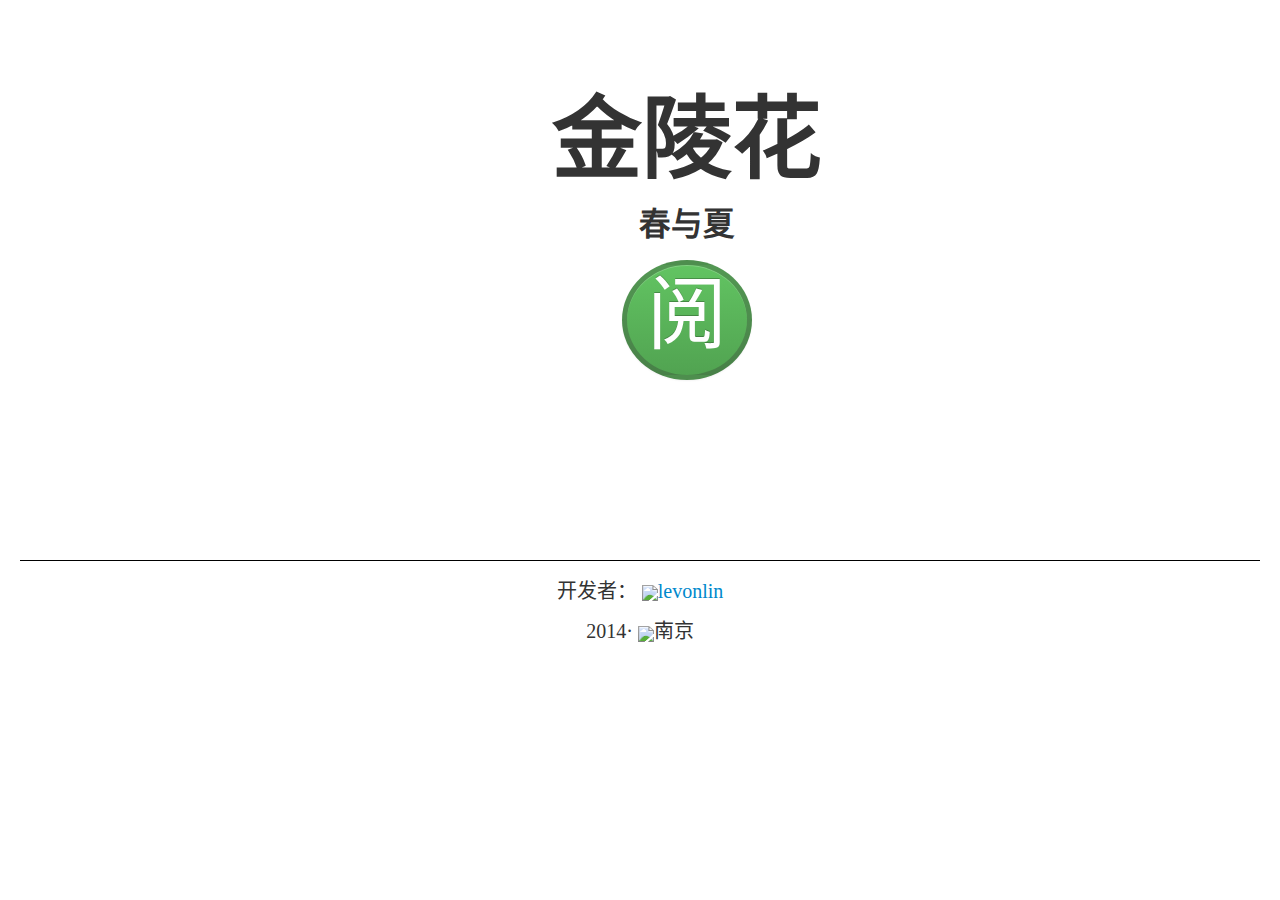
==== commit 75495bbc: "test" ====
--- a/index.html
+++ b/index.html
@@ -1,65 +1,1228 @@
-<!DOCTYPE html>
-<html lang="en-us">
-  <head>
-    <meta charset="UTF-8">
-    <title>Jinling-flowers by levonlin</title>
-    <meta name="viewport" content="width=device-width, initial-scale=1">
-    <link rel="stylesheet" type="text/css" href="stylesheets/normalize.css" media="screen">
-    <link href='http://fonts.googleapis.com/css?family=Open+Sans:400,700' rel='stylesheet' type='text/css'>
-    <link rel="stylesheet" type="text/css" href="stylesheets/stylesheet.css" media="screen">
-    <link rel="stylesheet" type="text/css" href="stylesheets/github-light.css" media="screen">
-  </head>
-  <body>
-    <section class="page-header">
-      <h1 class="project-name">Jinling-flowers</h1>
-      <h2 class="project-tagline">A web page about flowers in Nanjing.</h2>
-      <a href="https://github.com/levonlin/Jinling-Flowers" class="btn">View on GitHub</a>
-      <a href="https://github.com/levonlin/Jinling-Flowers/zipball/master" class="btn">Download .zip</a>
-      <a href="https://github.com/levonlin/Jinling-Flowers/tarball/master" class="btn">Download .tar.gz</a>
-    </section>
-
-    <section class="main-content">
-      <h3>
-<a id="welcome-to-github-pages" class="anchor" href="#welcome-to-github-pages" aria-hidden="true"><span class="octicon octicon-link"></span></a>Welcome to GitHub Pages.</h3>
-
-<p>This automatic page generator is the easiest way to create beautiful pages for all of your projects. Author your page content here using GitHub Flavored Markdown, select a template crafted by a designer, and publish. After your page is generated, you can check out the new branch:</p>
-
-<pre><code>$ cd your_repo_root/repo_name
-$ git fetch origin
-$ git checkout gh-pages
-</code></pre>
-
-<p>If you're using the GitHub for Mac, simply sync your repository and you'll see the new branch.</p>
-
-<h3>
-<a id="designer-templates" class="anchor" href="#designer-templates" aria-hidden="true"><span class="octicon octicon-link"></span></a>Designer Templates</h3>
-
-<p>We've crafted some handsome templates for you to use. Go ahead and continue to layouts to browse through them. You can easily go back to edit your page before publishing. After publishing your page, you can revisit the page generator and switch to another theme. Your Page content will be preserved if it remained markdown format.</p>
-
-<h3>
-<a id="rather-drive-stick" class="anchor" href="#rather-drive-stick" aria-hidden="true"><span class="octicon octicon-link"></span></a>Rather Drive Stick?</h3>
-
-<p>If you prefer to not use the automatic generator, push a branch named <code>gh-pages</code> to your repository to create a page manually. In addition to supporting regular HTML content, GitHub Pages support Jekyll, a simple, blog aware static site generator written by our own Tom Preston-Werner. Jekyll makes it easy to create site-wide headers and footers without having to copy them across every page. It also offers intelligent blog support and other advanced templating features.</p>
-
-<h3>
-<a id="authors-and-contributors" class="anchor" href="#authors-and-contributors" aria-hidden="true"><span class="octicon octicon-link"></span></a>Authors and Contributors</h3>
-
-<p>You can <a href="https://github.com/blog/821" class="user-mention">@mention</a> a GitHub username to generate a link to their profile. The resulting <code>&lt;a&gt;</code> element will link to the contributor's GitHub Profile. For example: In 2007, Chris Wanstrath (<a href="https://github.com/defunkt" class="user-mention">@defunkt</a>), PJ Hyett (<a href="https://github.com/pjhyett" class="user-mention">@pjhyett</a>), and Tom Preston-Werner (<a href="https://github.com/mojombo" class="user-mention">@mojombo</a>) founded GitHub.</p>
-
-<h3>
-<a id="support-or-contact" class="anchor" href="#support-or-contact" aria-hidden="true"><span class="octicon octicon-link"></span></a>Support or Contact</h3>
-
-<p>Having trouble with Pages? Check out the documentation at <a href="https://help.github.com/pages">https://help.github.com/pages</a> or contact <a href="mailto:support@github.com">support@github.com</a> and we’ll help you sort it out.</p>
-
-      <footer class="site-footer">
-        <span class="site-footer-owner"><a href="https://github.com/levonlin/Jinling-Flowers">Jinling-flowers</a> is maintained by <a href="https://github.com/levonlin">levonlin</a>.</span>
-
-        <span class="site-footer-credits">This page was generated by <a href="https://pages.github.com">GitHub Pages</a> using the <a href="https://github.com/jasonlong/cayman-theme">Cayman theme</a> by <a href="https://twitter.com/jasonlong">Jason Long</a>.</span>
-      </footer>
-
-    </section>
-
-  
-  </body>
-</html>
-
+<!DOCTYPE html>
+<html lang="zh-cn">
+<title>金陵花</title>
+
+<head>
+    <meta charset="utf-8">
+    <meta http-equiv="X-UA-Compatible" content="IE=edge,chrome=1">
+    <meta name="viewport" content="width=device-width, initial-scale=1">
+    <link rel="stylesheet" href="css/bootstrap.min.css">
+    <link rel="stylesheet" href="css/index.css">
+</head>
+
+<body data-spy="scroll">
+    <!--初始图片-->
+    <div class="container-fluid" id="step1">
+        <div class="row-fluid" id="hello">
+            <div class="span12">
+                <div id="inhelllo">
+                    <h1 id="helloh1">金陵花</h1>
+                    <h2>春与夏</h2>
+                    <a href="#" class="btn btn-success btn-large btn1" type="button">阅</a>
+                </div>
+            </div>
+        </div>
+    </div>
+    <!--文章内容-->
+    <div class="container-fluid" id="step2">
+        <!--春-->
+        <div class="row-fluid">
+            <div class="span12">
+                <div class="row-fluid">
+                    <!--侧边导航栏-->
+                    <div class="span2">
+                        <ul class="nav nav-list" id="navbar">
+                            <li class="divider"></li>
+                            <li class="nav-header">春</li>
+                            <li id="firstli"><a href="#mei">梅</a>
+                            </li>
+                            <li><a href="#ying">樱</a>
+                            </li>
+                            <li><a href="#haitang">海棠</a>
+                            </li>
+                            <li><a href="#yulan">玉兰</a>
+                            </li>
+                            <li><a href="#dujuan">杜鹃</a>
+                            </li>
+                            <li><a href="#mudan">牡丹</a>
+                            </li>
+                            <li><a href="#qita">其他</a>
+                            </li>
+                            <li class="divider"></li>
+                            <li class="nav-header">夏</li>
+                            <li><a href="#xiuqiu">绣球</a>
+                            </li>
+                            <li><a href="#yuanwei">鸢尾</a>
+                            </li>
+                            <li><a href="#he">荷</a>
+                            </li>
+                            <li><a href="#qita1">其他</a>
+                            </li>
+                            <li class="divider"></li>
+                            <li class="lastli"><a href="#guanshanji
+"><i class="icon-pencil"></i> 观赏记</a>
+                            </li>
+                            <li class="lastli"><a href="#tucao"><i class="icon-user"></i> 吐槽与建议</a>
+                            </li>
+                            <li class="divider"></li>
+                            <a href="#">
+                                <button class="btn btn-success btn-large" type="button" id="btntop"><i class="icon-arrow-up"></i> 回顶部 <i class="icon-arrow-up"></i>
+                                </button>
+                            </a>
+                        </ul>
+                    </div>
+                    <div class="span10">
+                        <h1>
+              春
+            </h1>
+                        <hr style="border:0;background-color:#000000;height:1px;" />
+                        <div class="row-fluid" id="mei">
+                            <div class="span12">
+                                <h2>
+                  梅
+                </h2>
+                                <div class="carousel slide" id="carousel-717917">
+                                    <ol class="carousel-indicators">
+                                        <li class="active" data-slide-to="0" data-target="#carousel-717917">
+                                        </li>
+                                        <li data-slide-to="1" data-target="#carousel-717917">
+                                        </li>
+                                        <li data-slide-to="2" data-target="#carousel-717917">
+                                        </li>
+                                    </ol>
+                                    <div class="carousel-inner">
+                                        <div class="item active">
+                                            <img alt="" src="http://ww1.sinaimg.cn/large/85ad0d9cgw1eqftdznfadj21kw0qab29.jpg" class="slideimg" />
+                                            <div class="carousel-caption">
+                                                <h4>
+                梅花山
+              </h4>
+                                                <p>
+                                                    梅花山原名孙陵岗，也叫吴王坟，因东吴的孙权葬在这里而得名。梅花山植梅面积410亩，品种230个，总株数达13000余株，规模堪居全国之首。
+                                                </p>
+                                            </div>
+                                        </div>
+                                        <div class="item">
+                                            <img alt="" src="http://ww3.sinaimg.cn/large/85ad0d9cgw1eqfteivkwoj21kw0w24qp.jpg" class="slideimg" />
+                                            <div class="carousel-caption">
+                                                <h4>
+                其他
+              </h4>
+                                                <p>
+                                                    城南：溧水傅家边，城西：古林公园，城北：阅江楼 。
+                                                </p>
+                                            </div>
+                                        </div>
+                                        <div class="item">
+                                            <img alt="" src="http://ww1.sinaimg.cn/large/85ad0d9cgw1eqftexj8p9j20rs0ijdl1.jpg" class="slideimg" />
+                                            <div class="carousel-caption">
+                                                <h4>
+                梅
+              </h4>
+                                                <p>
+                                                    驿外断桥边，寂寞开无主。 　　 已是黄昏独自愁，更著风和雨。 　　 无意苦争春，一任群芳妒。 　　 零落成泥碾作尘，只有香如故。 ——【宋】陆 游 《卜算子·咏梅》
+                                                </p>
+                                            </div>
+                                        </div>
+                                    </div> <a data-slide="prev" href="#carousel-717917" class="left carousel-control">‹</a> <a data-slide="next" href="#carousel-717917" class="right carousel-control">›</a>
+                                </div>
+                                <div class="introduce">
+                                    <p>
+                                        <h4>☆花期：1-2月</h4>
+                                        <h4>☆南京梅花胜景</h4>城东：梅花山原名孙陵岗，也叫吴王坟，因东吴的孙权葬在这里而得名。梅花山植梅面积410亩，品种230个，总株数达13000余株，规模堪居全国之首。南京梅花山是全国著名的赏梅胜地之一。每年的南京国际梅花节也在这里举行。
+                                        </br>
+                                        城南：溧水傅家边 </br>
+                                        城西：古林公园 </br>
+                                        城北：阅江楼</br>
+                                    </p>
+                                </div>
+                                <div class="row-fluid">
+                                    <div class="span12">
+                                        <h3>
+                    景区信息：
+                  </h3>
+                                        <div class="row-fluid info">
+                                            <div class="span4">
+                                                <address> <strong>梅花山 </strong>
+                                                    <br /> ●公交：游2、游3、20路明孝陵下。
+                                                    <br />●早上7：00前和晚上5：30后免费开放
+                                                    <br />
+                                                </address>
+                                            </div>
+                                            <div class="span4">
+                                                <address> <strong>阅江楼</strong>
+                                                    <br />●公交：10路、54路、150路、21路、132路、18路、39路、12路、16路可到。
+                                                    <br /> ●可乘电梯直接上山顶
+                                                    <br />
+                                                </address>
+                                            </div>
+                                            <div class="span4">
+                                                <address> <strong>古林公园</strong>
+                                                    <br />●公交：132路 149路 21路 24路 66路 818路古林公园下
+                                                    <br /> ●免门票
+                                                    <br />
+                                                </address>
+                                            </div>
+                                        </div>
+                                    </div>
+                                </div>
+                            </div>
+                        </div>
+                        <hr style="border:0;background-color:#000000;height:1px;" />
+                        <div class="row-fluid" id="ying">
+                            <div class="span12">
+                                <h2>
+                  樱
+                </h2>
+                                <div class="carousel slide" id="carousel-71791">
+                                    <ol class="carousel-indicators">
+                                        <li class="active" data-slide-to="0" data-target="#carousel-71791">
+                                        </li>
+                                        <li data-slide-to="1" data-target="#carousel-71791">
+                                        </li>
+                                        <li data-slide-to="2" data-target="#carousel-71791">
+                                        </li>
+                                    </ol>
+                                    <div class="carousel-inner">
+                                        <div class="item active">
+                                            <img alt="" src="http://ww4.sinaimg.cn/large/85ad0d9cgw1eqftoff850j20p00gqwmg.jpg" class="slideimg" />
+                                            <div class="carousel-caption">
+                                                <h4>
+                鸡鸣寺
+              </h4>
+                                                <p>
+                                                    南京的樱花主要种植于市政府前面广场及比邻的鸡鸣寺一带，大概有数百株之多。
+                                                </p>
+                                            </div>
+                                        </div>
+                                        <div class="item">
+                                            <img alt="" src="http://ww1.sinaimg.cn/large/85ad0d9cgw1eqftp7ms5aj20m80g545z.jpg" class="slideimg" />
+                                            <div class="carousel-caption">
+                                                <h4>
+                其他
+              </h4>
+                                                <p>
+                                                    公园：玄武区樱洲、梅花山中日友好樱花园、情侣园樱花路、古林公园，雨花台 　　 道路：莫愁新寓有一条路，进香河路 　　 大学：南京林业大学樱花大道、南京医科大学，东南大学，东南大学浦口校区
+                                                </p>
+                                            </div>
+                                        </div>
+                                        <div class="item">
+                                            <img alt="" src="http://ww3.sinaimg.cn/large/85ad0d9cgw1eqftpl2krsj20p00gon1v.jpg" class="slideimg" />
+                                            <div class="carousel-caption">
+                                                <h4>
+                樱
+              </h4>
+                                                <p>
+                                                    何处哀筝随急管，樱花永苍垂扬岸。 　　樱花烂漫几多时？柳绿桃红两未知。 　　劝君莫问芳菲节，故园风雨正凄其。 ——【唐】李商隐
+                                                </p>
+                                            </div>
+                                        </div>
+                                    </div> <a data-slide="prev" href="#carousel-71791" class="left carousel-control">‹</a> <a data-slide="next" href="#carousel-71791" class="right carousel-control">›</a>
+                                </div>
+                                <div class="introduce">
+                                    <p>
+                                        <h4>☆花期：从2月起就有樱花开放，但是大多数3月底到4月开放</h4>
+                                        <h4>☆赏樱之处 </h4>公园：玄武区樱洲、梅花山中日友好樱花园、情侣园樱花路、古林公园，雨花台
+                                        <br/>道路：鸡鸣寺樱花街、莫愁新寓有一条路，进香河路
+                                        <br/>大学：南京林业大学樱花大道、南京医科大学，东南大学，东南大学浦口校区
+                                        <br/>
+                                    </p>
+                                </div>
+                                <div class="row-fluid">
+                                    <div class="span12">
+                                        <h3>
+                    景区信息：
+                  </h3>
+                                        <div class="row-fluid info">
+                                            <div class="span4">
+                                                <address> <strong>鸡鸣寺</strong>
+                                                    <br />●公交：游1、3、31、15、48、70路可达；3路、20路、15路、31路、52路到北极会堂下；11、24到鸡鸣寺下304到鸡鸣寺站下；途经公交有140、44、802、游1路
+                                                    <br />●一般每日白天开放。晚上仅在农历2月19日，6月19日、9月19日的前一天和除夕开放。
+                                                    <br />
+                                                </address>
+                                            </div>
+                                            <div class="span4">
+                                                <address> <strong>玄武湖</strong>
+                                                    <br />●公交：游1、1路、3路、8路、15路、22路、25路、28路、30路、33路、35路、38路、47路、52路、56路、74路或地铁1号线到玄武湖公园站下
+                                                    <br />●免门票
+                                                    <br />
+                                                </address>
+                                            </div>
+                                            <div class="span4">
+                                                <address> <strong>南京林业大学</strong>
+                                                    <br />●地址： 江苏省南京市龙蟠路159号
+                                                    <br />●电话：(025)85427206
+                                                    <br />
+                                                </address>
+                                            </div>
+                                        </div>
+                                    </div>
+                                </div>
+                            </div>
+                        </div>
+                        <hr style="border:0;background-color:#000000;height:1px;" />
+                        <div class="row-fluid" id="haitang">
+                            <div class="span12">
+                                <h2>
+                  海棠
+                </h2>
+                                <div class="carousel slide" id="carousel-71792">
+                                    <ol class="carousel-indicators">
+                                        <li class="active" data-slide-to="0" data-target="#carousel-71792">
+                                        </li>
+                                        <li data-slide-to="1" data-target="#carousel-71792">
+                                        </li>
+                                        <li data-slide-to="2" data-target="#carousel-71792">
+                                        </li>
+                                    </ol>
+                                    <div class="carousel-inner">
+                                        <div class="item active">
+                                            <img alt="" src="http://ww2.sinaimg.cn/large/85ad0d9cgw1eqftamelmwj21go130aqq.jpg" class="slideimg" />
+                                            <div class="carousel-caption">
+                                                <h4>
+                莫愁湖
+              </h4>
+                                                <p>
+                                                    莫愁湖公园里有大量海棠树，每年也会举行一年一度的海棠花会。
+                                                </p>
+                                            </div>
+                                        </div>
+                                        <div class="item">
+                                            <img alt="" src="http://ww3.sinaimg.cn/large/85ad0d9cgw1eqftbezh1mj20p00godie.jpg" class="slideimg" />
+                                            <div class="carousel-caption">
+                                                <h4>
+                其他
+              </h4>
+                                                <p>
+                                                    玄武区樱洲
+                                                </p>
+                                            </div>
+                                        </div>
+                                        <div class="item">
+                                            <img alt="" src="http://ww1.sinaimg.cn/large/85ad0d9cgw1eqftbo4jovj20xc0jsqbd.jpg" class="slideimg" />
+                                            <div class="carousel-caption">
+                                                <h4>
+                海棠
+              </h4>
+                                                <p>
+                                                    昨夜雨疏风骤，浓睡不消残酒，试问卷帘人，却道海棠依旧。 ——【宋】李清照
+                                                </p>
+                                            </div>
+                                        </div>
+                                    </div> <a data-slide="prev" href="#carousel-71792" class="left carousel-control">‹</a> <a data-slide="next" href="#carousel-71792" class="right carousel-control">›</a>
+                                </div>
+                                <div class="introduce">
+                                    <p>
+                                        <h4>☆花期：3月—5月</h4>
+                                        <h4>☆海棠观赏处 </h4>莫愁湖公园、瞻园、总统府等各大公园。
+                                        <br/>玄武湖解放门、南艺
+                                        <br/>
+                                    </p>
+                                </div>
+                                <div class="row-fluid">
+                                    <div class="span12">
+                                        <h3>
+                    景区信息：
+                  </h3>
+                                        <div class="row-fluid info">
+                                            <div class="span4">
+                                                <address> <strong>莫愁湖</strong>
+                                                    <br />●乘7，13，19，37，41，48，83，306路到南门，莫愁湖公园站；乘游4，5，9，29，68，82，92，307路到北门，莫愁新寓站下车
+                                                    <br />●门票：27元/人
+                                                    <br />
+                                                </address>
+                                            </div>
+                                            <div class="span4">
+                                                <address> <strong>玄武湖</strong>
+                                                    <br />●公交：游1、1路、3路、8路、15路、22路、25路、28路、30路、33路、35路、38路、47路、52路、56路、74路或地铁1号线到玄武湖公园站下
+                                                    <br />●免门票
+                                                    <br />
+                                                </address>
+                                            </div>
+                                        </div>
+                                    </div>
+                                </div>
+                            </div>
+                        </div>
+                        <hr style="border:0;background-color:#000000;height:1px;" />
+                        <div class="row-fluid" id="yulan">
+                            <div class="span12">
+                                <h2>
+                  玉兰
+                </h2>
+                                <div class="carousel slide" id="carousel-71793">
+                                    <ol class="carousel-indicators">
+                                        <li class="active" data-slide-to="0" data-target="#carousel-71793">
+                                        </li>
+                                        <li data-slide-to="1" data-target="#carousel-71793">
+                                        </li>
+                                        <li data-slide-to="2" data-target="#carousel-71793">
+                                        </li>
+                                    </ol>
+                                    <div class="carousel-inner">
+                                        <div class="item active">
+                                            <img alt="" src="http://ww3.sinaimg.cn/large/85ad0d9cgw1eqftrnw43dj215o0rsk65.jpg" class="slideimg" />
+                                            <div class="carousel-caption">
+                                                <h4>
+                中山植物园
+              </h4>
+                                                <p>
+                                                    南京中山植物园是中国第一座国立植物园，建于1929年，前身是“中山先生纪念植物园”。木兰园内种植了许多玉兰、木兰、二乔玉兰、天目木兰等16种木兰科植物，素雅的白色花和娇艳的粉色花在这早春时节交相辉映，云蒸霞蔚，令人叹为观止。
+                                                </p>
+                                            </div>
+                                        </div>
+                                        <div class="item">
+                                            <img alt="" src="http://ww1.sinaimg.cn/large/85ad0d9cgw1eqftrvhck7j20p00gq76c.jpg" class="slideimg" />
+                                            <div class="carousel-caption">
+                                                <h4>
+                其他
+              </h4>
+                                                <p>
+                                                    玉兰路、各个小区
+                                                </p>
+                                            </div>
+                                        </div>
+                                        <div class="item">
+                                            <img alt="" src="http://ww4.sinaimg.cn/large/85ad0d9cgw1eqftsjmwv1j20p00gkncd.jpg" class="slideimg" />
+                                            <div class="carousel-caption">
+                                                <h4>
+                玉兰
+              </h4>
+                                                <p>
+                                                    木末芙蓉花，山中发红萼。涧户寂无人，纷纷开且落。 ——【唐】王维
+                                                </p>
+                                            </div>
+                                        </div>
+                                    </div> <a data-slide="prev" href="#carousel-71793" class="left carousel-control">‹</a> <a data-slide="next" href="#carousel-71793" class="right carousel-control">›</a>
+                                </div>
+                                <div class="introduce">
+                                    <p>
+                                        <h4>☆花期：3月中旬—4月</h4>
+                                        <h4>☆玉兰观赏处 </h4>中山植物园
+                                        <br/>玉兰路、各个小区
+                                        <br/>
+                                    </p>
+                                </div>
+                                <div class="row-fluid">
+                                    <div class="span12">
+                                        <h3>
+                    景区信息：
+                  </h3>
+                                        <div class="row-fluid info">
+                                            <div class="span4">
+                                                <address> <strong>中山植物园</strong>
+                                                    <br />●乘游3，20路车到中山植物园
+                                                    <br />●门票：北园15元/人，南园50元/人
+                                                    <br />
+                                                </address>
+                                            </div>
+                                        </div>
+                                    </div>
+                                </div>
+                            </div>
+                        </div>
+                        <hr style="border:0;background-color:#000000;height:1px;" />
+                        <div class="row-fluid" id="dujuan">
+                            <div class="span12">
+                                <h2>
+                  杜鹃
+                </h2>
+                                <div class="carousel slide" id="carousel-71794">
+                                    <ol class="carousel-indicators">
+                                        <li class="active" data-slide-to="0" data-target="#carousel-71794">
+                                        </li>
+                                        <li data-slide-to="1" data-target="#carousel-71794">
+                                        </li>
+                                        <li data-slide-to="2" data-target="#carousel-71794">
+                                        </li>
+                                    </ol>
+                                    <div class="carousel-inner">
+                                        <div class="item active">
+                                            <img alt="" src="http://ww2.sinaimg.cn/large/85ad0d9cgw1eqft7njffaj21e00yidkl.jpg" class="slideimg" />
+                                            <div class="carousel-caption">
+                                                <h4>
+                玄武湖
+              </h4>
+                                                <p>
+                                                    玄武湖公园位于南京城中，钟山脚下的国家级风景区、江南三大名湖玄武湖之中，是江南最大的城内公园。巍峨的明城墙、秀美的九华山、古色古香的鸡鸣寺环抱其右。
+                                                </p>
+                                            </div>
+                                        </div>
+                                        <div class="item">
+                                            <img alt="" src="http://ww2.sinaimg.cn/large/85ad0d9cgw1eqft9b6qmdj20p00gotky.jpg" class="slideimg" />
+                                            <div class="carousel-caption">
+                                                <h4>
+                其他
+              </h4>
+                                                <p>
+                                                    石头城公园
+                                                </p>
+                                            </div>
+                                        </div>
+                                        <div class="item">
+                                            <img alt="" src="http://ww2.sinaimg.cn/large/85ad0d9cgw1eqft9tvkknj20p00gogta.jpg" class="slideimg" />
+                                            <div class="carousel-caption">
+                                                <h4>
+                杜鹃
+              </h4>
+                                                <p>
+                                                    蜀国曾闻子规鸟，宣城还见杜鹃花。一叫一回肠一断，三春三月忆三巴。 ——【唐】李白
+                                                </p>
+                                            </div>
+                                        </div>
+                                    </div> <a data-slide="prev" href="#carousel-71794" class="left carousel-control">‹</a> <a data-slide="next" href="#carousel-71794" class="right carousel-control">›</a>
+                                </div>
+                                <div class="introduce">
+                                    <p>
+                                        <h4>☆花期：4月—5月</h4>
+                                        <h4>☆杜鹃观赏处 </h4>玄武湖、石头城公园
+                                        <br/>
+                                    </p>
+                                </div>
+                                <div class="row-fluid">
+                                    <div class="span12">
+                                        <h3>
+                    景区信息：
+                  </h3>
+                                        <div class="row-fluid info">
+                                            <div class="span4">
+                                                <address> <strong>玄武湖</strong>
+                                                    <br />●乘1，游1，8，15，22，25，28，30，33，35，38，114路到公交总公司 (玄武湖公园)站，乘地铁1号线到玄武门
+                                                    <br />●免门票
+                                                    <br />
+                                                </address>
+                                            </div>
+                                        </div>
+                                    </div>
+                                </div>
+                            </div>
+                        </div>
+                        <hr style="border:0;background-color:#000000;height:1px;" />
+                        <div class="row-fluid" id="mudan">
+                            <div class="span12">
+                                <h2>
+                  牡丹
+                </h2>
+                                <div class="carousel slide" id="carousel-71795">
+                                    <ol class="carousel-indicators">
+                                        <li class="active" data-slide-to="0" data-target="#carousel-71795">
+                                        </li>
+                                        <li data-slide-to="1" data-target="#carousel-71795">
+                                        </li>
+                                        <li data-slide-to="2" data-target="#carousel-71795">
+                                        </li>
+                                    </ol>
+                                    <div class="carousel-inner">
+                                        <div class="item active">
+                                            <img alt="" src="http://ww3.sinaimg.cn/large/85ad0d9cgw1eqftgd6hghj20iw0c2gmt.jpg" class="slideimg" />
+                                            <div class="carousel-caption">
+                                                <h4>
+                古林公园
+              </h4>
+                                                <p>
+                                                    古林公园园内拥有3000多株牡丹，300多个品种，是南京规模最大的牡丹园。
+                                                </p>
+                                            </div>
+                                        </div>
+                                        <div class="item">
+                                            <img alt="" src="http://ww1.sinaimg.cn/large/85ad0d9cgw1eqftgs5qdij20ku0dwq71.jpg" class="slideimg" />
+                                            <div class="carousel-caption">
+                                                <h4>
+                其他
+              </h4>
+                                                <p>
+                                                    溧水牡丹园基地
+                                                </p>
+                                            </div>
+                                        </div>
+                                        <div class="item">
+                                            <img alt="" src="http://ww2.sinaimg.cn/large/85ad0d9cgw1eqftha8navj20dw0afjvc.jpg" class="slideimg" />
+                                            <div class="carousel-caption">
+                                                <h4>
+                牡丹
+              </h4>
+                                                <p>
+                                                    庭前芍药妖无格，池上芙蕖净少情。 　　惟有牡丹真国色，开花时节动京城。 ——【唐】刘禹锡
+                                                </p>
+                                            </div>
+                                        </div>
+                                    </div> <a data-slide="prev" href="#carousel-71795" class="left carousel-control">‹</a> <a data-slide="next" href="#carousel-71795" class="right carousel-control">›</a>
+                                </div>
+                                <div class="introduce">
+                                    <p>
+                                        <h4>☆花期：3月底—5月底</h4>
+                                        <h4>☆牡丹观赏处 </h4>古林公园、溧水牡丹园基地
+                                        <br/>
+                                    </p>
+                                </div>
+                                <div class="row-fluid">
+                                    <div class="span12">
+                                        <h3>
+                    景区信息：
+                  </h3>
+                                        <div class="row-fluid info">
+                                            <div class="span4">
+                                                <address> <strong>古林公园</strong>
+                                                    <br />●乘21，24，66，132，149路至古林公园站
+                                                    <br />●门票：5元/人（3.1-5.15：8元/人）
+                                                    <br />
+                                                </address>
+                                            </div>
+                                        </div>
+                                    </div>
+                                </div>
+                            </div>
+                        </div>
+                        <hr style="border:0;background-color:#000000;height:1px;" />
+                        <div class="row-fluid" id="qita">
+                            <div class="span12">
+                                <h2>
+                  其他
+                </h2>
+                                <div class="carousel slide" id="carousel-71796">
+                                    <ol class="carousel-indicators">
+                                        <li class="active" data-slide-to="0" data-target="#carousel-71796">
+                                        </li>
+                                        <li data-slide-to="1" data-target="#carousel-71796">
+                                        </li>
+                                        <li data-slide-to="2" data-target="#carousel-71796">
+                                        </li>
+                                    </ol>
+                                    <div class="carousel-inner">
+                                        <div class="item active">
+                                            <img alt="" src="http://ww3.sinaimg.cn/large/85ad0d9cgw1eqfthqebcvj20p00e2dor.jpg" class="slideimg" />
+                                            <div class="carousel-caption">
+                                                <h4>
+                南理工二月兰
+              </h4>
+                                                <p>
+                                                    进入校园不久，就能看到水杉林间，二月兰满满地簇拥在树下，将往日的翠绿色度上了一层淡紫色的花边。
+                                                </p>
+                                            </div>
+                                        </div>
+                                        <div class="item">
+                                            <img alt="" src="http://ww4.sinaimg.cn/large/85ad0d9cgw1eqftian7yzj20jq0caq7t.jpg" class="slideimg" />
+                                            <div class="carousel-caption">
+                                                <h4>
+                白马公园桃花
+              </h4>
+                                                <p>
+                                                    白马公园的桃花有它的特别之处1，花是多层形的复合花瓣；2，一棵树上开出红白两色桃花；3，花形大，一朵花上也是双色。
+                                                </p>
+                                            </div>
+                                        </div>
+                                        <div class="item">
+                                            <img alt="" src="http://ww4.sinaimg.cn/large/85ad0d9cgw1eqftis7a71j20sg0j1wkm.jpg" class="slideimg" />
+                                            <div class="carousel-caption">
+                                                <h4>
+                油菜花
+              </h4>
+                                                <p>
+                                                    金云飘动之处
+                                                </p>
+                                            </div>
+                                        </div>
+                                    </div> <a data-slide="prev" href="#carousel-71796" class="left carousel-control">‹</a> <a data-slide="next" href="#carousel-71796" class="right carousel-control">›</a>
+                                </div>
+                                <div class="row-fluid introduce">
+                                    <div class="span4">
+                                        <p>
+                                            <h4>二月兰</h4>
+                                            <h4>☆花期：3月—5月中旬</h4>
+                                            <h4>☆观赏处</h4>南理工
+                                            <br/>
+                                        </p>
+                                    </div>
+                                    <div class="span4">
+                                        <p>
+                                            <h4>桃花</h4>
+                                            <h4>☆花期：3月—4月</h4>
+                                            <h4>☆观赏处</h4>白马公园
+                                            <br/>
+                                        </p>
+                                    </div>
+                                    <div class="span4">
+                                        <p>
+                                            <h4>油菜花</h4>
+                                            <h4>☆花期：3月—4月</h4>
+                                            <h4>☆观赏处</h4>南京周边农田
+                                            <br/>
+                                        </p>
+                                    </div>
+                                </div>
+                                <div class="row-fluid">
+                                    <div class="span12">
+                                        <h3>
+                    景区信息：
+                  </h3>
+                                        <div class="row-fluid info">
+                                            <div class="span4">
+                                                <address> <strong>南理工 </strong>
+                                                    <br /> ●公交：乘5，51，163，36，49，84路到南京理工大学站
+                                                    <br />●免费开放
+                                                    <br />
+                                                </address>
+                                            </div>
+                                            <div class="span4">
+                                                <address> <strong>白马公园</strong>
+                                                    <br />●公交：乘125，125路区间，143，20，308，315，67，游3路至白马公园站
+                                                    <br /> ●门票10元/人
+                                                    <br />
+                                                </address>
+                                            </div>
+                                            <div class="span4">
+                                                <address> <strong>油菜花田</strong>
+                                                    <br />●江宁（横溪镇、方山、将军大道）
+                                                    <br/>浦口（602路红太阳装饰城—> 花旗村、珍珠泉的路上）
+                                                    <br/> 六合（金牛湖边）
+                                                    <br/> 江心洲、溧水、高淳等</address>
+                                            </div>
+                                        </div>
+                                    </div>
+                                </div>
+                            </div>
+                        </div>
+                    </div>
+                </div>
+            </div>
+        </div>
+        <!--夏-->
+        <div class="row-fluid">
+            <div class="span2">
+            </div>
+            <div class="span10">
+                <h1>
+              夏
+            </h1>
+                <hr style="border:0;background-color:#000000;height:1px;" />
+                <div class="row-fluid" id="xiuqiu">
+                    <div class="span12">
+                        <h2>
+                  绣球
+                </h2>
+                        <div class="carousel slide" id="carousel-71797">
+                            <ol class="carousel-indicators">
+                                <li class="active" data-slide-to="0" data-target="#carousel-71797">
+                                </li>
+                                <li data-slide-to="1" data-target="#carousel-71797">
+                                </li>
+                                <li data-slide-to="2" data-target="#carousel-71797">
+                                </li>
+                            </ol>
+                            <div class="carousel-inner">
+                                <div class="item active">
+                                    <img alt="" src="http://ww4.sinaimg.cn/large/85ad0d9cgw1eqftn9ljjbj20dm0a7wga.jpg" class="slideimg" />
+                                    <div class="carousel-caption">
+                                        <h4>
+                绣球公园
+              </h4>
+                                        <p>
+                                            不是因为绣球花而得名。据说是狮子山的余脉，因与狮子山形成 “狮子盘绣球”之势而名，公园也由此得名。
+                                        </p>
+                                    </div>
+                                </div>
+                                <div class="item">
+                                    <img alt="" src="http://ww4.sinaimg.cn/large/85ad0d9cgw1eqftnqa5d5j20sg0lcdqo.jpg" class="slideimg" />
+                                    <div class="carousel-caption">
+                                        <h4>
+                其他
+              </h4>
+                                        <p>
+                                            莫愁湖公园、南京博物院
+                                        </p>
+                                    </div>
+                                </div>
+                                <div class="item">
+                                    <img alt="" src="http://ww4.sinaimg.cn/large/85ad0d9cgw1eqfto3f9a5j20hs0dc76g.jpg" class="slideimg" />
+                                    <div class="carousel-caption">
+                                        <h4>
+                绣球花
+              </h4>
+                                        <p>
+                                            谁掷流苏满小园，无心花萼密相联。 　　唐宫玉蝶团风软，后土琼花簇月圆。 　　妖态欲来裀上舞，异香宜在帐中悬。 　　试看有物浑成处，如在东风太素天。 ——【元】汤炳龙
+                                        </p>
+                                    </div>
+                                </div>
+                            </div> <a data-slide="prev" href="#carousel-71797" class="left carousel-control">‹</a> <a data-slide="next" href="#carousel-71797" class="right carousel-control">›</a>
+                        </div>
+                        <div class="introduce">
+                            <p>
+                                <h4>☆花期：5月-7月</h4>
+                                <h4>☆观赏处</h4>绣球公园、莫愁湖公园
+                                </br>
+                                南京博物院</br>
+                            </p>
+                        </div>
+                        <div class="row-fluid">
+                            <div class="span12">
+                                <h3>
+                    景区信息：
+                  </h3>
+                                <div class="row-fluid info">
+                                    <div class="span4">
+                                        <address> <strong>绣球公园 </strong>
+                                            <br /> ●公交：乘100，57路到挹江门；乘12，149，16，18，39，游4路到热河路
+                                            <br />● 免费开放
+                                            <br />
+                                        </address>
+                                    </div>
+                                    <div class="span4">
+                                        <address> <strong>莫愁湖</strong>
+                                            <br />●乘7，13，19，37，41，48，83，306路到南门，莫愁湖公园站；乘游4，5，9，29，68，82，92，307路到北门，莫愁新寓站下车
+                                            <br />●门票：27元/人
+                                            <br />
+                                        </address>
+                                    </div>
+                                </div>
+                            </div>
+                        </div>
+                    </div>
+                </div>
+                <hr style="border:0;background-color:#000000;height:1px;" />
+                <div class="row-fluid" id="yuanwei">
+                    <div class="span12">
+                        <h2>
+                  鸢尾
+                </h2>
+                        <div class="carousel slide" id="carousel-71798">
+                            <ol class="carousel-indicators">
+                                <li class="active" data-slide-to="0" data-target="#carousel-71798">
+                                </li>
+                                <li data-slide-to="1" data-target="#carousel-71798">
+                                </li>
+                                <li data-slide-to="2" data-target="#carousel-71798">
+                                </li>
+                            </ol>
+                            <div class="carousel-inner">
+                                <div class="item active">
+                                    <img alt="" src="http://ww1.sinaimg.cn/large/85ad0d9cgw1eqftq4kulqj20p00gowii.jpg" class="slideimg" />
+                                    <div class="carousel-caption">
+                                        <h4>
+                莫愁湖
+              </h4>
+                                        <p>
+                                            莫愁湖公园中日友好鸢尾园由日本顶尖设计师设计，园中遍植鸢尾，是典型的日式园林。目前鸢尾园的品种有四百多种，一万多株。
+                                        </p>
+                                    </div>
+                                </div>
+                                <div class="item">
+                                    <img alt="" src="http://ww3.sinaimg.cn/large/85ad0d9cgw1eqftqmuyssj20p00h7tc3.jpg" class="slideimg" />
+                                    <div class="carousel-caption">
+                                        <h4>
+                其他
+              </h4>
+                                        <p>
+                                            中山植物园
+                                        </p>
+                                    </div>
+                                </div>
+                                <div class="item">
+                                    <img alt="" src="http://ww4.sinaimg.cn/large/85ad0d9cgw1eqftqz2y4ij20p00gmmzh.jpg" class="slideimg" />
+                                    <div class="carousel-caption">
+                                        <h4>
+                鸢尾花
+              </h4>
+                                        <p>
+                                            到了最后我之于你 ， 一如深紫色的鸢尾花之于这个春季 ， 终究仍要互相背弃 。 ——席慕容
+                                        </p>
+                                    </div>
+                                </div>
+                            </div> <a data-slide="prev" href="#carousel-71798" class="left carousel-control">‹</a> <a data-slide="next" href="#carousel-71798" class="right carousel-control">›</a>
+                        </div>
+                        <div class="introduce">
+                            <p>
+                                <h4>☆花期：5-6月</h4>
+                                <h4>☆观赏处 </h4> 莫愁湖公园、中山植物园
+                            </p>
+                        </div>
+                        <div class="row-fluid">
+                            <div class="span12">
+                                <h3>
+                    景区信息：
+                  </h3>
+                                <div class="row-fluid info">
+                                    <div class="span4">
+                                        <address> <strong>莫愁湖</strong>
+                                            <br />●乘7，13，19，37，41，48，83，306路到南门，莫愁湖公园站；乘游4，5，9，29，68，82，92，307路到北门，莫愁新寓站下车
+                                            <br />●门票：27元/人
+                                            <br />
+                                        </address>
+                                    </div>
+                                    <div class="span4">
+                                        <address> <strong>中山植物园</strong>
+                                            <br />●乘游3，20路车到中山植物园
+                                            <br />●门票：北园15元/人，南园50元/人
+                                            <br />
+                                        </address>
+                                    </div>
+                                </div>
+                            </div>
+                        </div>
+                    </div>
+                </div>
+                <hr style="border:0;background-color:#000000;height:1px;" />
+                <div class="row-fluid" id="he">
+                    <div class="span12">
+                        <h2>
+                  荷
+                </h2>
+                        <div class="carousel slide" id="carousel-71799">
+                            <ol class="carousel-indicators">
+                                <li class="active" data-slide-to="0" data-target="#carousel-71799">
+                                </li>
+                                <li data-slide-to="1" data-target="#carousel-71799">
+                                </li>
+                                <li data-slide-to="2" data-target="#carousel-71799">
+                                </li>
+                            </ol>
+                            <div class="carousel-inner">
+                                <div class="item active">
+                                    <img alt="" src="http://ww4.sinaimg.cn/large/85ad0d9cgw1eqftcj5d9ej20fa09u0uk.jpg" class="slideimg" />
+                                    <div class="carousel-caption">
+                                        <h4>
+                玄武湖
+              </h4>
+                                        <p>
+                                            玄武湖水面种植荷花500多亩，品种主要有玄武红莲、金湖红莲、云龙湖红莲、白莲等。荷花观赏点主要有：玄武门主入口左侧、内湖、莲花广场附近、翠梁堤两侧、新庄广场、情侣园、太平 门附近、和平门附近。
+                                        </p>
+                                    </div>
+                                </div>
+                                <div class="item">
+                                    <img alt="" src="http://ww1.sinaimg.cn/large/85ad0d9cgw1eqftd1bqf0j20m80ew46y.jpg" class="slideimg" />
+                                    <div class="carousel-caption">
+                                        <h4>
+                莫愁湖
+              </h4>
+                                        <p>
+                                            莫愁荷历史悠久，至今已有上千年的历史。现有200多个荷花品种、8000多缸盆栽荷花、400余亩观赏荷花。
+                                        </p>
+                                    </div>
+                                </div>
+                                <div class="item">
+                                    <img alt="" src="http://ww3.sinaimg.cn/large/85ad0d9cgw1eqftdeasr8j20p00go42g.jpg" class="slideimg" />
+                                    <div class="carousel-caption">
+                                        <h4>
+                荷
+              </h4>
+                                        <p>
+                                            接天莲叶无穷碧，映日荷花别样红。 ——【宋】杨万里
+                                        </p>
+                                    </div>
+                                </div>
+                            </div> <a data-slide="prev" href="#carousel-71799" class="left carousel-control">‹</a> <a data-slide="next" href="#carousel-71799" class="right carousel-control">›</a>
+                        </div>
+                        <div class="introduce">
+                            <p>
+                                <h4>☆花期：6月—8月</h4>
+                                <h4>☆赏荷处 </h4>玄武湖、莫愁湖公园
+                                <br/>
+                            </p>
+                        </div>
+                        <div class="row-fluid">
+                            <div class="span12">
+                                <h3>
+                    景区信息：
+                  </h3>
+                                <div class="row-fluid info">
+                                    <div class="span4">
+                                        <address> <strong>玄武湖</strong>
+                                            <br />●公交：游1、1路、3路、8路、15路、22路、25路、28路、30路、33路、35路、38路、47路、52路、56路、74路或地铁1号线到玄武湖公园站下
+                                            <br />●免门票
+                                            <br />
+                                        </address>
+                                    </div>
+                                    <div class="span4">
+                                        <address> <strong>莫愁湖</strong>
+                                            <br />●乘7，13，19，37，41，48，83，306路到南门，莫愁湖公园站；乘游4，5，9，29，68，82，92，307路到北门，莫愁新寓站下车
+                                            <br />●门票：27元/人
+                                            <br />
+                                        </address>
+                                    </div>
+                                </div>
+                            </div>
+                        </div>
+                    </div>
+                </div>
+                <hr style="border:0;background-color:#000000;height:1px;" />
+                <div class="row-fluid" id="qita1">
+                    <div class="span12">
+                        <h2>
+                  其他
+                </h2>
+                        <div class="carousel slide" id="carousel-7179">
+                            <ol class="carousel-indicators">
+                                <li class="active" data-slide-to="0" data-target="#carousel-7179">
+                                </li>
+                                <li data-slide-to="1" data-target="#carousel-7179">
+                                </li>
+                                <li data-slide-to="2" data-target="#carousel-7179">
+                                </li>
+                            </ol>
+                            <div class="carousel-inner">
+                                <div class="item active">
+                                    <img alt="" src="http://ww4.sinaimg.cn/large/85ad0d9cgw1eqftj4muo7j20sg096qe6.jpg" class="slideimg" />
+                                    <div class="carousel-caption">
+                                        <h4>
+                南信院向日葵
+              </h4>
+                                        <p>
+                                            看60亩数万株向日葵，和他们一起向着太阳微笑。
+                                        </p>
+                                    </div>
+                                </div>
+                                <div class="item">
+                                    <img alt="" src="http://ww1.sinaimg.cn/large/85ad0d9cgw1eqftjo3g00j20sg0exn8m.jpg" class="slideimg" />
+                                    <div class="carousel-caption">
+                                        <h4>
+                江宁马场山格桑花
+              </h4>
+                                        <p>
+                                            江宁马场山的格桑花占地近百亩，一到盛花期，整个村里都是它们美丽的身影。
+                                        </p>
+                                    </div>
+                                </div>
+                                <div class="item">
+                                    <img alt="" src="http://ww4.sinaimg.cn/large/85ad0d9cgw1eqftk2p6dfj20sg0i3na6.jpg" class="slideimg" />
+                                    <div class="carousel-caption">
+                                        <h4>
+                大塘金香草谷马鞭草
+              </h4>
+                                        <p>
+                                            马鞭草的盛开着紫色的花朵，大面积的绽放如紫色的海洋，十分绮丽，如诗如画。
+                                        </p>
+                                    </div>
+                                </div>
+                            </div> <a data-slide="prev" href="#carousel-7179" class="left carousel-control">‹</a> <a data-slide="next" href="#carousel-7179" class="right carousel-control">›</a>
+                        </div>
+                        <div class="row-fluid introduce">
+                            <div class="span4">
+                                <p>
+                                    <h4>向日葵</h4>
+                                    <h4>☆花期：6月</h4>
+                                    <h4>☆观赏处</h4>南信院
+                                    <br/>
+                                </p>
+                            </div>
+                            <div class="span4">
+                                <p>
+                                    <h4>格桑花</h4>
+                                    <h4>☆花期：6月</h4>
+                                    <h4>☆观赏处</h4>江宁区淳化街道滨淮社区马场山村
+                                    <br/> 六合茉莉花园长江渔村
+                                </p>
+                            </div>
+                            <div class="span4">
+                                <p>
+                                    <h4>马鞭草</h4>
+                                    <h4>☆花期：6月</h4>
+                                    <h4>☆观赏处</h4>大塘金香草谷
+                                    <br/>
+                                </p>
+                            </div>
+                        </div>
+                        <div class="row-fluid">
+                            <div class="span12">
+                                <h3>
+                    景区信息：
+                  </h3>
+                                <div class="row-fluid info">
+                                    <div class="span4">
+                                        <address> <strong>南信院 </strong>
+                                            <br /> ●地铁：2号线仙鹤门站下转165，310，138路到信息学院站
+                                            <br/>公交：坐区8或者区10转东上线
+                                            <br />●免费开放
+                                            <br />
+                                        </address>
+                                    </div>
+                                    <div class="span4">
+                                        <address> <strong>马场山村</strong>
+                                            <br />●　绕城高速—东麒线—上高路—104国道(新)—滨周路—马场山
+                                            <br /> ●旁边还有景天生态园、三国文化园、古戏台、亲子乐园、旅游 服务中心等
+                                            <br />
+                                        </address>
+                                    </div>
+                                    <div class="span4">
+                                        <address> <strong>大塘金香草谷</strong>
+                                            <br />●公交：
+                                            <br/> 　　 1、雨花台南 大门乘坐雨谷线到底站下，再乘谷里当地车辆。
+                                            <br/> 　　 2、金陆线到牛首大道新民花苑下，再乘谷里当地车辆。
+                                            <br/> 　　 3、东谷线到底站下，再乘谷里当地车辆。
+                                    </div>
+                                </div>
+                            </div>
+                        </div>
+                    </div>
+                </div>
+            </div>
+        </div>
+        <!--观赏记-->
+        <div class="row-fluid">
+            <div class="span2">
+            </div>
+            <div class="span10">
+                <div class="page-header" id="guanshanji">
+                    <h1>
+              观赏记
+            </h1>
+                </div>
+                <ul class="thumbnails">
+                    <li class="span4">
+                        <div class="thumbnail">
+                            <img alt="300x200" src="http://ww1.sinaimg.cn/large/85ad0d9cgw1eqftexj8p9j20rs0ijdl1.jpg" />
+                            <div class="caption">
+                                <h3>
+                    南京赏花指南~
+                  </h3>
+                                <p>
+                                    春季赏花的一份详细指南
+                                </p>
+                                <p>
+                                    <a class="btn btn-primary" href="http://www.douban.com/group/topic/6542414/">浏览</a>
+                                </p>
+                            </div>
+                        </div>
+                    </li>
+                    <li class="span4">
+                        <div class="thumbnail">
+                            <img alt="300x200" src="http://ww4.sinaimg.cn/large/85ad0d9cgw1eqftoff850j20p00gqwmg.jpg" />
+                            <div class="caption">
+                                <h3>
+                    南京樱花
+                  </h3>
+                                <p>
+                                    南京的两天一夜，最美不过樱花烂。
+                                </p>
+                                <p>
+                                    <a class="btn btn-primary" href="http://www.douban.com/note/143754680/">浏览</a>
+                                </p>
+                            </div>
+                        </div>
+                    </li>
+                    <li class="span4">
+                        <div class="thumbnail">
+                            <img alt="300x200" src="http://ww3.sinaimg.cn/large/85ad0d9cgw1eqftbezh1mj20p00godie.jpg" />
+                            <div class="caption">
+                                <h3>
+                    春暖正是赏花时
+                  </h3>
+                                <p>
+                                    春天是大好的赏花季节，跟着我们的脚步，带上你的相机，我们一起去南京城内、郊外探花去吧。
+                                </p>
+                                <p>
+                                    <a class="btn btn-primary" href="#http://www.tuniu.com/static/njshanghua/">浏览</a>
+                                </p>
+                            </div>
+                        </div>
+                    </li>
+                </ul>
+                <ul class="thumbnails">
+                    <li class="span4">
+                        <div class="thumbnail">
+                            <img alt="300x200" src="http://ww1.sinaimg.cn/large/85ad0d9cgw1eqftgs5qdij20ku0dwq71.jpg" />
+                            <div class="caption">
+                                <h3>
+                    南京赏花全攻略
+                  </h3>
+                                <p>
+                                    全年的攻略
+                                </p>
+                                <p>
+                                    <a class="btn btn-primary" href="http://www.xici.net/d199520715.htm">浏览</a>
+                                </p>
+                            </div>
+                        </div>
+                    </li>
+                    <li class="span4">
+                        <div class="thumbnail">
+                            <img alt="300x200" src="http://ww1.sinaimg.cn/large/85ad0d9cgw1eqftq4kulqj20p00gowii.jpg" />
+                            <div class="caption">
+                                <h3>
+                    南京莫愁湖畔鸢尾花特摄
+                  </h3>
+                                <p>
+                                    鸢尾花为蓝紫色，花形似翩翩起舞的蝴蝶。五月，鸢尾花开的季节，你就可以看见一只只蓝色蝴蝶飞舞于绿叶之间，仿佛要将春的消息传到远方去。
+                                </p>
+                                <p>
+                                    <a class="btn btn-primary" href="http://lvyou.elong.com/5065102/tour/a0a3k2v0.html">浏览</a>
+                            </div>
+                        </div>
+                    </li>
+                    <li class="span4">
+                        <div class="thumbnail">
+                            <img alt="300x200" src="http://ww1.sinaimg.cn/large/85ad0d9cgw1eqftd1bqf0j20m80ew46y.jpg" />
+                            <div class="caption">
+                                <h3>
+                    南京夏季赏花攻略
+                  </h3>
+                                <p>
+                                    荷花格桑花向日葵薰衣草
+                                </p>
+                                <p>
+                                    <a class="btn btn-primary" href="http://www.lvmama.com/info/chinalife/2014-0625-241369.html">浏览</a>
+                                </p>
+                            </div>
+                        </div>
+                    </li>
+                </ul>
+            </div>
+        </div>
+        <!--吐槽与建议-->
+        <div class="row-fluid">
+            <div class="span2">
+            </div>
+            <div class="span10">
+                <div class="page-header" id="tucao">
+                    <h1>
+              吐槽与建议
+            </h1>
+                </div>
+                <!-- 多说评论框 start -->
+                <div class="ds-thread" data-thread-key="jinlingflowers" data-title="金陵花" data-url="http://jinlingflowers.levonlin.info"></div>
+                <!-- 多说评论框 end -->
+                <!-- 多说公共JS代码 start (一个网页只需插入一次) -->
+                <script type="text/javascript">
+                var duoshuoQuery = {
+                    short_name: "jinlingflowers"
+                };
+                (function() {
+                    var ds = document.createElement('script');
+                    ds.type = 'text/javascript';
+                    ds.async = true;
+                    ds.src = (document.location.protocol == 'https:' ? 'https:' : 'http:') + '//static.duoshuo.com/embed.js';
+                    ds.charset = 'UTF-8';
+                    (document.getElementsByTagName('head')[0] || document.getElementsByTagName('body')[0]).appendChild(ds);
+                })();
+                </script>
+                <!-- 多说公共JS代码 end -->
+            </div>
+        </div>
+    </div>
+    <!--页脚-->
+    <div class="container-fluid" id="step3">
+        <hr style="border:0;background-color:#000000;height:1px;" />
+        <div class="row-fluid" id="footer">
+            <div class="span12">
+                <div class="row-fluid">
+                    <div class="span4">
+                    </div>
+                    <div class="span4">
+                        <p style="text-align:center;font-size:20px;">
+                            开发者：
+                            <a href="https://github.com/levonlin"><img src="http://ww4.sinaimg.cn/large/85ad0d9cgw1eqfxvqsm93j200u00t0sh.jpg">levonlin</a>
+                            <br/>
+                            <br/> 2014·
+                            <img src="http://ww2.sinaimg.cn/large/85ad0d9cgw1eqfxv80nmvj200p00qa9t.jpg">南京
+                        </p>
+                    </div>
+                    <div class="span4">
+                    </div>
+                </div>
+            </div>
+        </div>
+    </div>
+    <script type="text/javascript" src="js/jquery.min.js"></script>
+    <script type="text/javascript" src="js/bootstrap.min.js"></script>
+    <script type="text/javascript" src="js/index.js"></script>
+</body>
+
+</html>
--- a/css/index.css
+++ b/css/index.css
@@ -0,0 +1,56 @@
+    body {
+        font-family: 微软雅黑;
+    }
+    .container-fluid {
+        position: relative;
+    }
+    .btn {
+        font-family: 微软雅黑;
+    }
+    #hello {
+        background: url(http://ww2.sinaimg.cn/large/85ad0d9cgw1eqftki538oj21110f4juy.jpg);
+        width: 1333px;
+        height: 540px;
+    }
+    #inhelllo {
+        margin: 120px;
+        text-align: center;
+    }
+    #helloh1 {
+        font-size: 90px;
+        height: 75px;
+    }
+    .btn1 {
+        font-size: 80px;
+        padding: 40px 40px 10px 20px;
+        margin: 5px 50px;
+        width: 60px;
+        height: 60px;
+        border-width: 5px;
+        border-color: rgba(51, 51, 51, 0.31);
+        border-radius: 100%;
+    }
+    #hellobtn1, #hellobtn2 {
+        margin: 0px 30px;
+    }
+    .slideimg {
+        width: 1086px;
+        height: 431px;
+    }
+    #btntop {
+        border-width: 3px;
+        border-color: rgba(51, 51, 51, 0.31);
+    }
+    .introduce, .info {
+        font-size: 18px;
+    }
+    .nav-header {
+        font-size: 25px;
+    }
+    .nav-list {
+        font-size: 18px;
+    }
+    #navbar {
+        width: 143px;
+        height: 462px;
+    }
